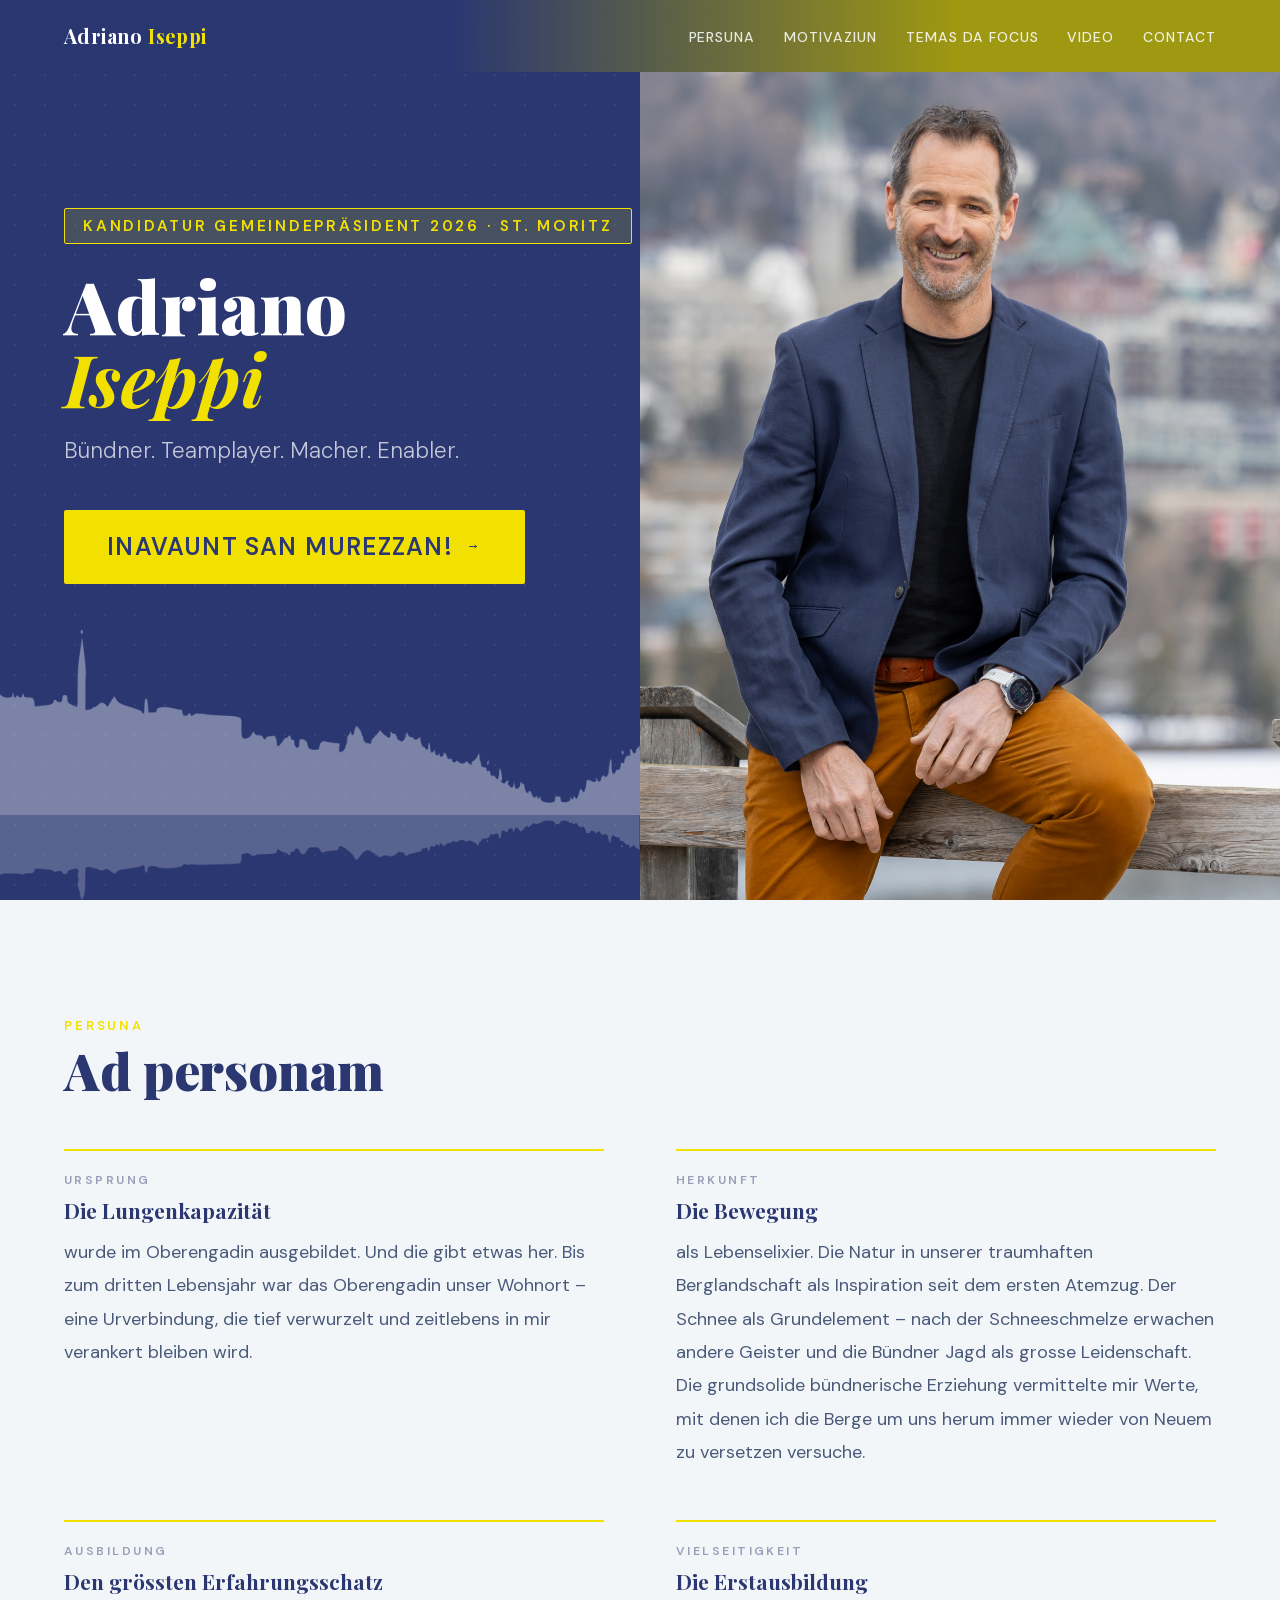
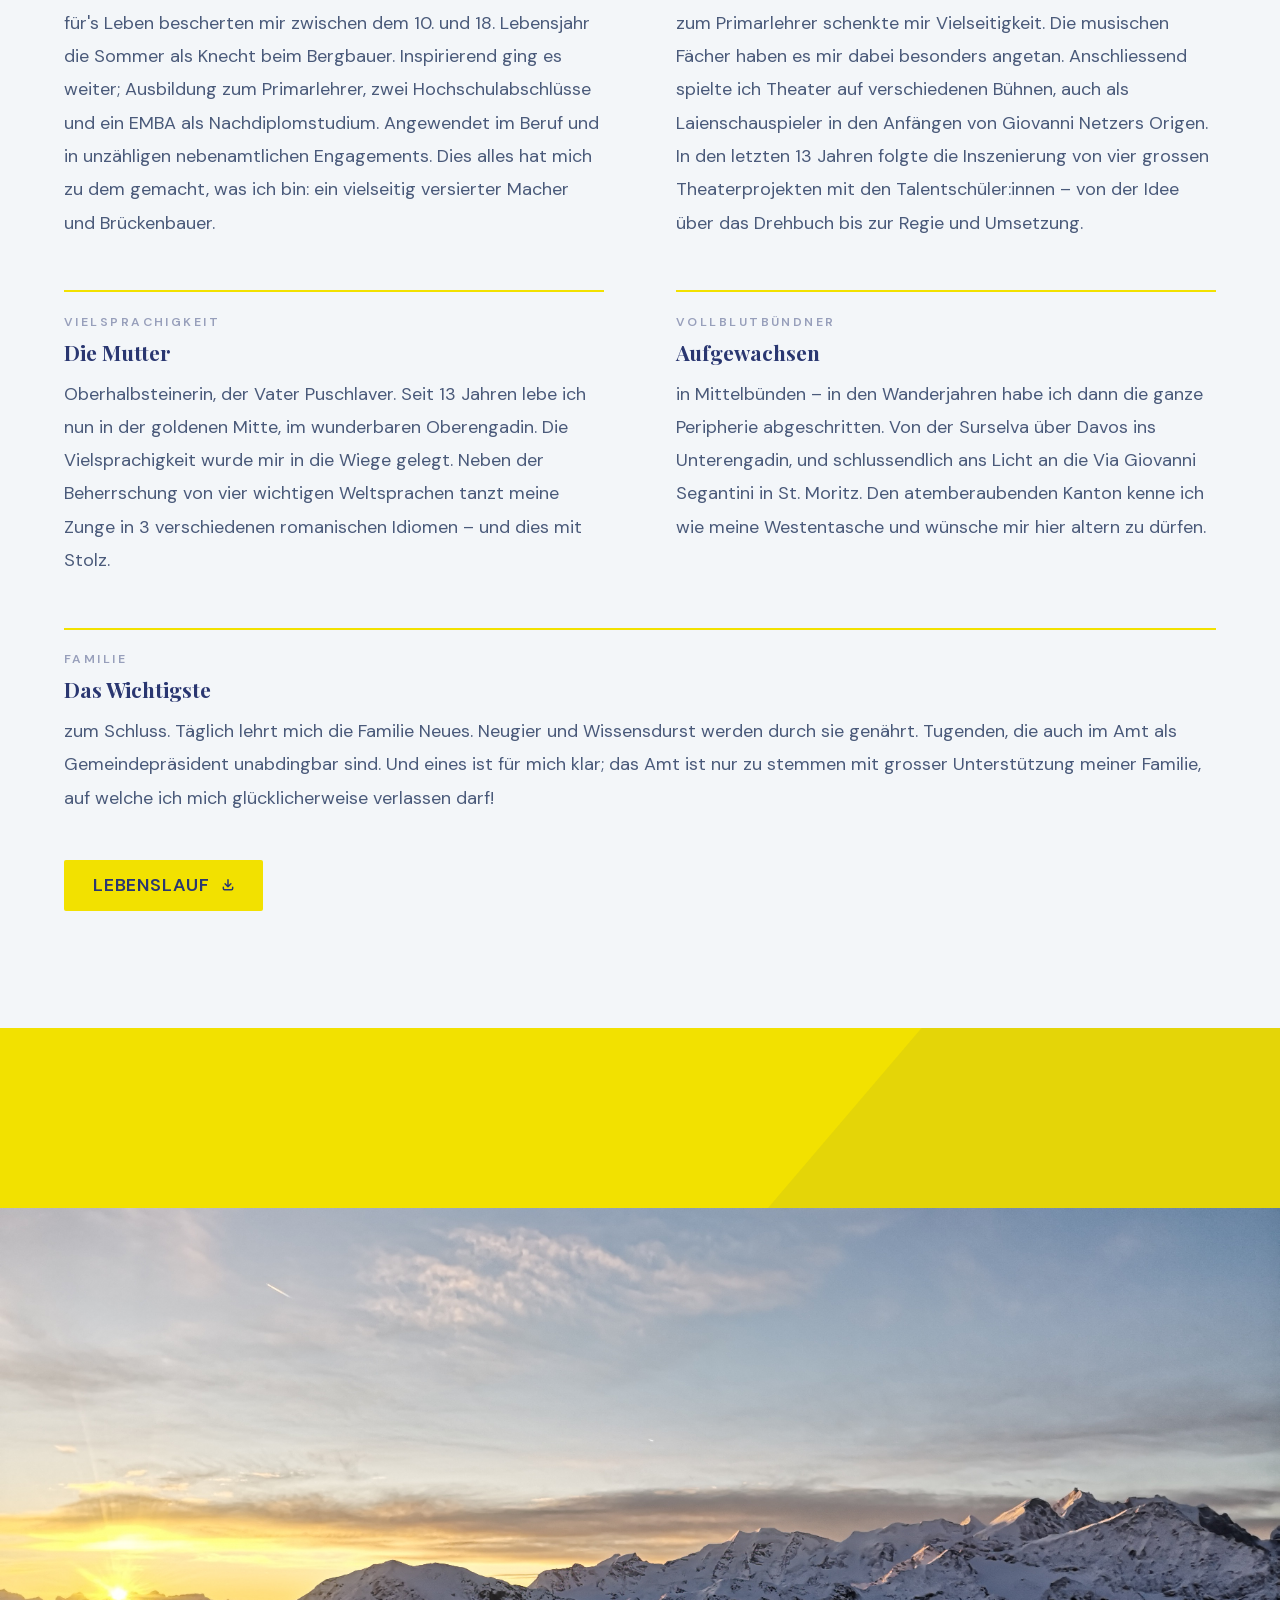
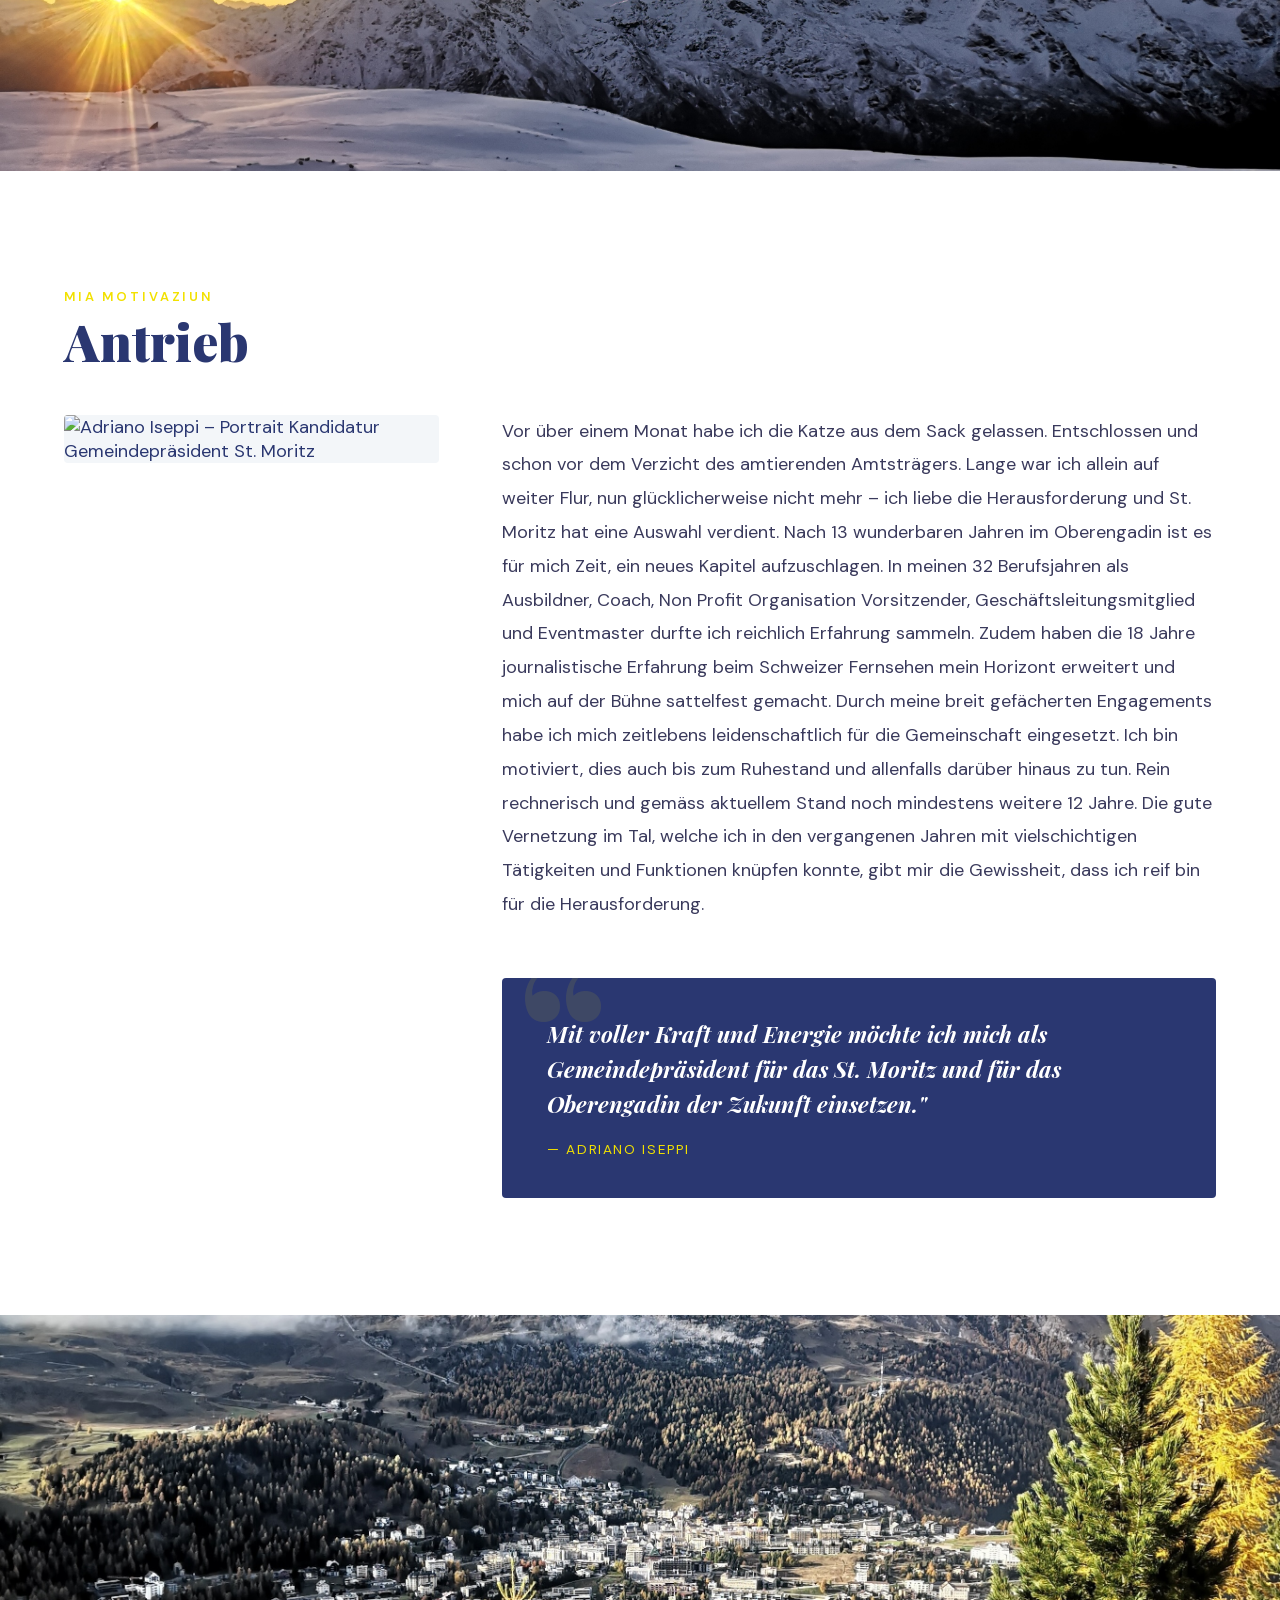
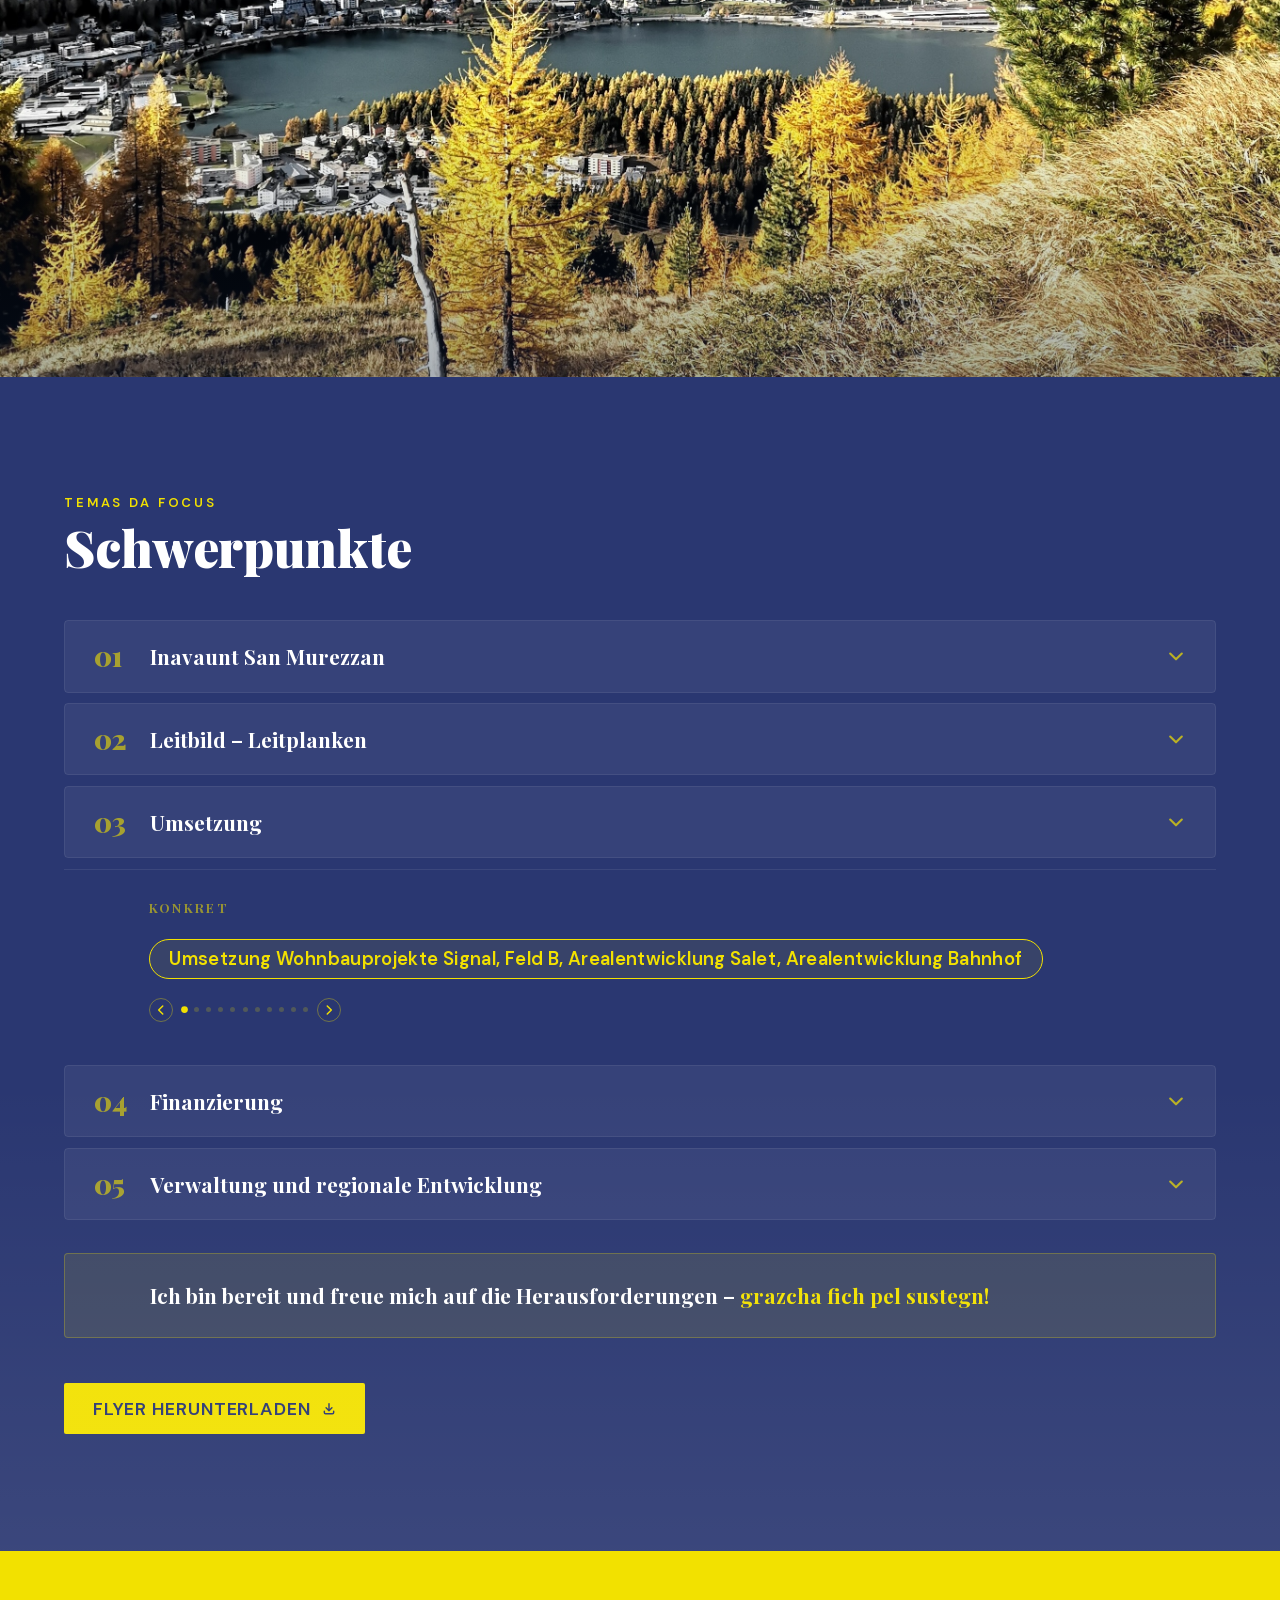
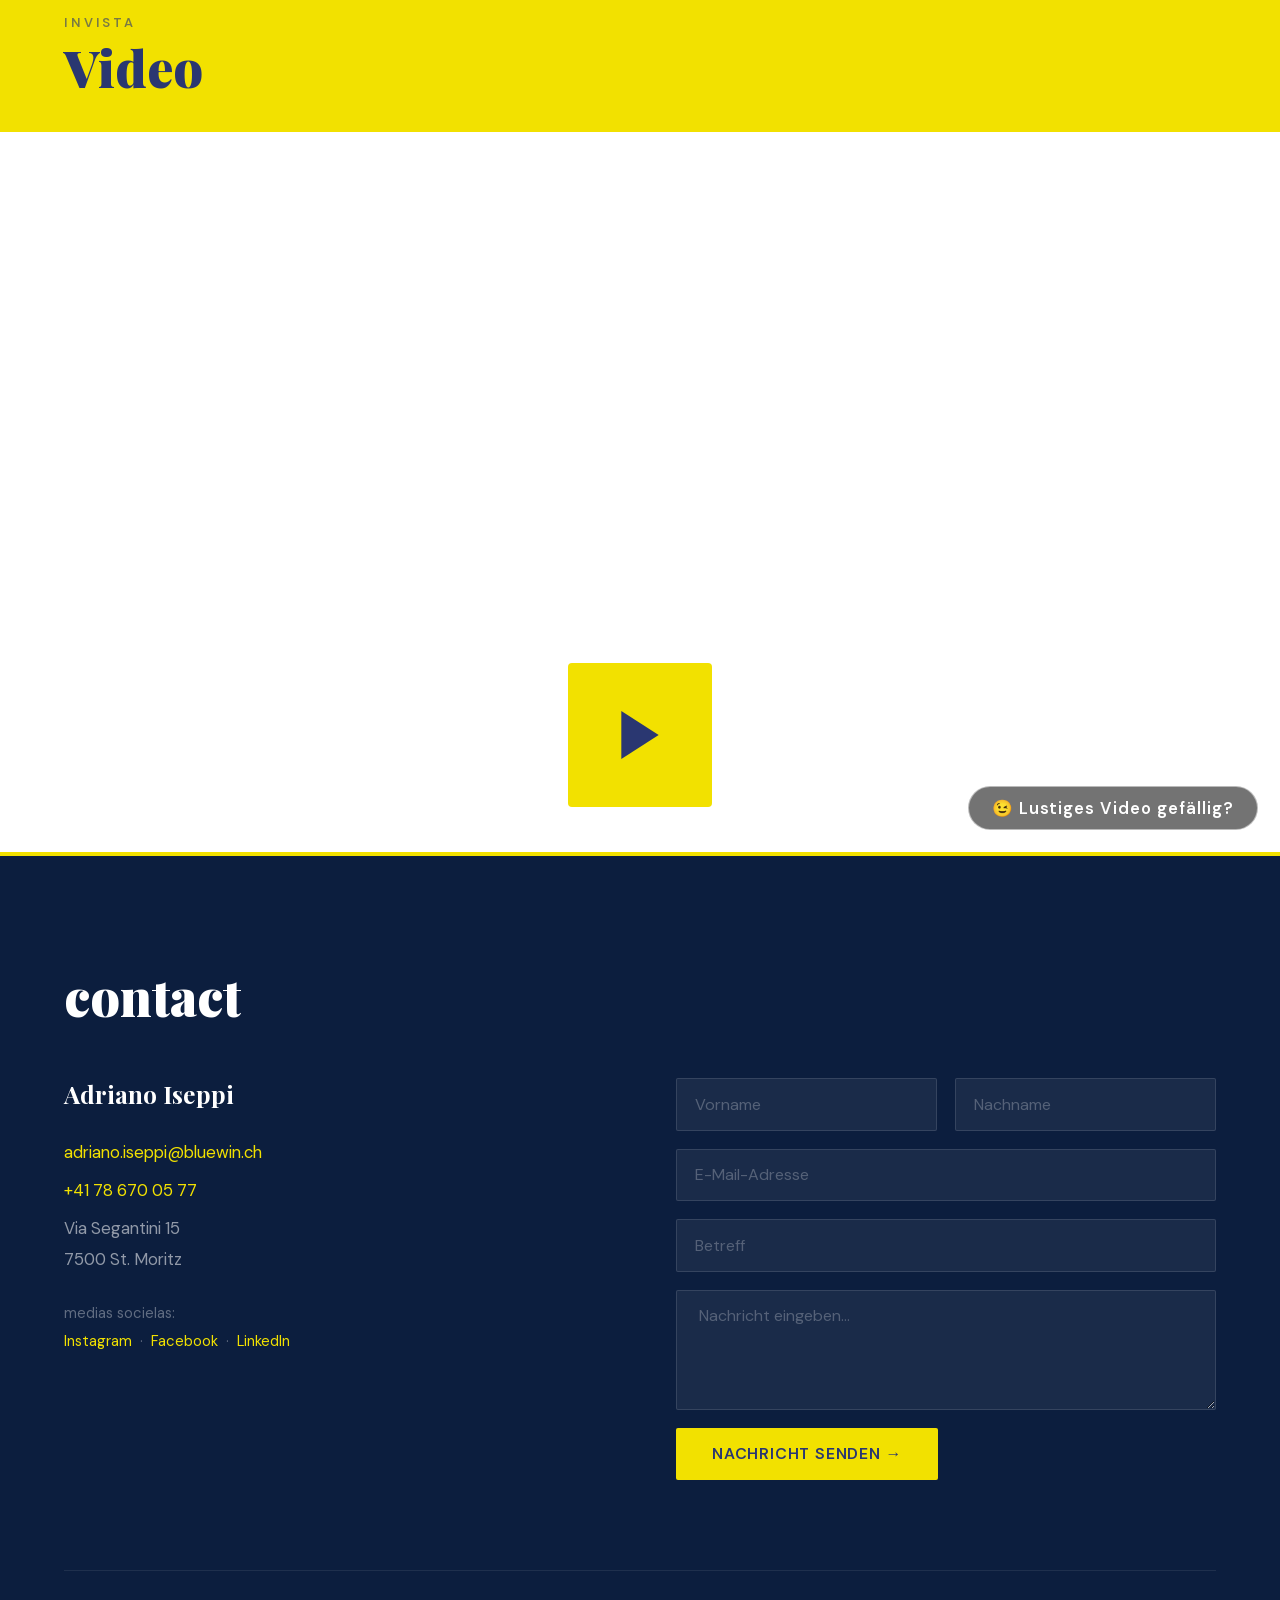
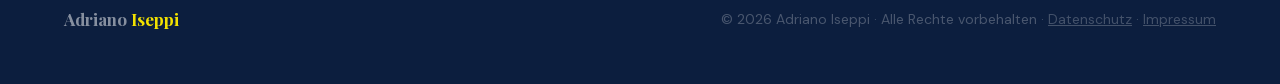
==== index.html @ b0c992b4 "Add SEO text to H1 to reinforce Google title Co-Authored-By: Claude Sonnet 4.6 <noreply@anthropic.co" ====
<!DOCTYPE html>
<html lang="de">
<head>
  <meta charset="UTF-8" />
  <meta name="viewport" content="width=device-width, initial-scale=1.0, viewport-fit=cover" />
  <meta name="theme-color" content="#2A3771">
  <title>Adriano Iseppi – Kandidat Gemeindepräsident St. Moritz</title>
  <meta name="description" content="Adriano Iseppi kandidiert als Gemeindepräsident St. Moritz 2026. Bündner, Teamplayer, Macher. Inavaunt San Murezzan!">
  <meta name="robots" content="index, follow">
  <link rel="canonical" href="https://adrianoiseppi.ch/">
  <!-- Open Graph -->
  <meta property="og:type" content="website">
  <meta property="og:url" content="https://adrianoiseppi.ch/">
  <meta property="og:title" content="Adriano Iseppi – Kandidat Gemeindepräsident St. Moritz 2026">
  <meta property="og:description" content="Adriano Iseppi kandidiert als Gemeindepräsident St. Moritz 2026. Bündner, Teamplayer, Macher. Inavaunt San Murezzan!">
  <meta property="og:image" content="https://adrianoiseppi.ch/IMG_9830_2.jpg">
  <meta name="twitter:card" content="summary_large_image">
  <link rel="icon" href="favicon.ico" sizes="any">
  <link rel="icon" href="favicon-32.png" type="image/png" sizes="32x32">
  <link rel="icon" href="favicon-192.png" type="image/png" sizes="192x192">
  <link rel="apple-touch-icon" href="apple-touch-icon.png">
  <link rel="icon" href="favicon.svg" type="image/svg+xml">
  <script type="application/ld+json">
  {
    "@context": "https://schema.org",
    "@type": "Person",
    "name": "Adriano Iseppi",
    "url": "https://adrianoiseppi.ch",
    "image": "https://adrianoiseppi.ch/IMG_9830_2.jpg",
    "jobTitle": "Kandidat Gemeindepräsident St. Moritz 2026",
    "description": "Adriano Iseppi kandidiert als Gemeindepräsident der Gemeinde St. Moritz im Kanton Graubünden, Schweiz.",
    "address": {
      "@type": "PostalAddress",
      "streetAddress": "Via Segantini 15",
      "postalCode": "7500",
      "addressLocality": "St. Moritz",
      "addressCountry": "CH"
    },
    "email": "adriano.iseppi@bluewin.ch",
    "telephone": "+41786700577",
    "sameAs": [
      "https://www.instagram.com/iseppiadriano/",
      "https://www.facebook.com/adriano.iseppi",
      "https://ch.linkedin.com/in/adriano-iseppi-3020b26a"
    ]
  }
  </script>
  <link rel="stylesheet" href="style.css">
</head>
<body>

<!-- NAV -->
<nav id="mainNav">
  <div class="container nav-inner">
    <a href="#hero" class="nav-logo">Adriano <span>Iseppi</span></a>
    <button class="nav-burger" id="navBurger" aria-label="Menü öffnen">
      <span></span><span></span><span></span>
    </button>
    <ul class="nav-links" id="navLinks">
      <li><a href="#person"     onclick="closeMenu()">persuna</a></li>
      <li><a href="#motivation" onclick="closeMenu()">motivaziun</a></li>
      <li><a href="#fokus"      onclick="closeMenu()">temas da focus</a></li>
      <li><a href="#media"      onclick="closeMenu()">video</a></li>
      <li><a href="#kontakt"    onclick="closeMenu()">contact</a></li>
    </ul>
  </div>
</nav>

<!-- HERO — Video anstelle Portrait -->
<section id="hero">
  <div class="container hero-content">
    <div class="hero-text reveal">
      <div class="hero-badge">Kandidatur Gemeindepräsident<br class="mobile-br"> 2026 · St. Moritz</div>
      <h1 class="hero-name">Adriano<br><em>Iseppi</em><span class="hero-name-seo"> – Kandidat Gemeindepräsident St. Moritz</span></h1>
      <p class="hero-subtitle">
        Bündner. Teamplayer. Macher. Enabler.
      </p>
      <a href="#fokus" class="hero-cta">
        Inavaunt San Murezzan!
        <svg width="16" height="9" fill="none" viewBox="0 0 24 24" stroke="currentColor" stroke-width="2.5">
          <path stroke-linecap="round" stroke-linejoin="round" d="M17 8l4 4m0 0l-4 4m4-4H3"/>
        </svg>
      </a>
    </div>
  </div>

  <!-- Portrait — direkt in #hero, hinter Silhouette -->
  <div class="hero-portrait-box">
    <img src="IMG_9830_2.jpg" alt="Adriano Iseppi – Kandidat Gemeindepräsident St. Moritz 2026">
  </div>

  <!-- CTA nach Portrait nur mobile -->
  <div class="container hero-cta-mobile-wrap">
    <a href="#fokus" class="hero-cta">
      Inavaunt San Murezzan!
      <svg width="16" height="9" fill="none" viewBox="0 0 24 24" stroke="currentColor" stroke-width="2.5">
        <path stroke-linecap="round" stroke-linejoin="round" d="M17 8l4 4m0 0l-4 4m4-4H3"/>
      </svg>
    </a>
  </div>

  <!-- Silhouette Dekoration unten -->
  <div class="hero-skyline-bar">
    <img src="skyline1.png" alt="" class="skyline-top">
    <img src="skyline2.png" alt="" class="skyline-bottom">
  </div>
</section>

<!-- ZUR PERSON -->
<section id="person">
  <div class="container">
    <p class="section-label reveal">persuna</p>
    <h2 class="section-title reveal reveal-delay-1">Ad personam</h2>
    <div class="person-categories">

      <div class="person-cat reveal">
        <span class="person-cat-label">Ursprung</span> <!--bigger-->
        <h3 class="person-cat-key">Die Lungenkapazität</h3>
        <p>wurde im Oberengadin ausgebildet. Und die gibt etwas her. Bis zum dritten Lebensjahr war das Oberengadin unser Wohnort – eine Urverbindung, die tief verwurzelt und zeitlebens in mir verankert bleiben wird.</p>
      </div>

      <div class="person-cat reveal reveal-delay-1">
        <span class="person-cat-label">Herkunft</span>
        <h3 class="person-cat-key">Die Bewegung</h3>
        <p>als Lebenselixier. Die Natur in unserer traumhaften Berglandschaft als Inspiration seit dem ersten Atemzug. Der Schnee als Grundelement – nach der Schneeschmelze erwachen andere Geister und die Bündner Jagd als grosse Leidenschaft. Die grundsolide bündnerische Erziehung vermittelte mir Werte, mit denen ich die Berge um uns herum immer wieder von Neuem zu versetzen versuche.</p>
      </div>

      <div class="person-cat reveal">
        <span class="person-cat-label">Ausbildung</span>
        <h3 class="person-cat-key">Den grössten Erfahrungsschatz</h3>
        <p>für's Leben bescherten mir zwischen dem 10. und 18. Lebensjahr die Sommer als Knecht beim Bergbauer. Inspirierend ging es weiter; Ausbildung zum Primarlehrer, zwei Hochschulabschlüsse und ein EMBA als Nachdiplomstudium. Angewendet im Beruf und in unzähligen nebenamtlichen Engagements. Dies alles hat mich zu dem gemacht, was ich bin: ein vielseitig versierter Macher und Brückenbauer.</p>
      </div>

      <div class="person-cat reveal reveal-delay-1">
        <span class="person-cat-label">Vielseitigkeit</span>
        <h3 class="person-cat-key">Die Erstausbildung</h3>
        <p>zum Primarlehrer schenkte mir Vielseitigkeit. Die musischen Fächer haben es mir dabei besonders angetan. Anschliessend spielte ich Theater auf verschiedenen Bühnen, auch als Laienschauspieler in den Anfängen von Giovanni Netzers Origen. In den letzten 13 Jahren folgte die Inszenierung von vier grossen Theaterprojekten mit den Talentschüler:innen – von der Idee über das Drehbuch bis zur Regie und Umsetzung.</p>
      </div>

      <div class="person-cat reveal">
        <span class="person-cat-label">Vielsprachigkeit</span>
        <h3 class="person-cat-key">Die Mutter</h3>
        <p>Oberhalbsteinerin, der Vater Puschlaver. Seit 13 Jahren lebe ich nun in der goldenen Mitte, im wunderbaren Oberengadin. Die Vielsprachigkeit wurde mir in die Wiege gelegt. Neben der Beherrschung von vier wichtigen Weltsprachen tanzt meine Zunge in 3 verschiedenen romanischen Idiomen – und dies mit Stolz.</p>
      </div>

      <div class="person-cat reveal reveal-delay-1">
        <span class="person-cat-label">Vollblutbündner</span>
        <h3 class="person-cat-key">Aufgewachsen</h3>
        <p>in Mittelbünden – in den Wanderjahren habe ich dann die ganze Peripherie abgeschritten. Von der Surselva über Davos ins Unterengadin, und schlussendlich ans Licht an die Via Giovanni Segantini in St. Moritz. Den atemberaubenden Kanton kenne ich wie meine Westentasche und wünsche mir hier altern zu dürfen.</p>
      </div>

      <div class="person-cat person-cat--full reveal">
        <span class="person-cat-label">Familie</span>
        <h3 class="person-cat-key">Das Wichtigste</h3>
        <p>zum Schluss. Täglich lehrt mich die Familie Neues. Neugier und Wissensdurst werden durch sie genährt. Tugenden, die auch im Amt als Gemeindepräsident unabdingbar sind. Und eines ist für mich klar; das Amt ist nur zu stemmen mit grosser Unterstützung meiner Familie, auf welche ich mich glücklicherweise verlassen darf!</p>
      </div>

    </div>
    <div class="person-cv-link reveal reveal-delay-1">
      <a href="CV Adriano Iseppi.pdf" target="_blank" class="cta-secondary">
        Lebenslauf
        <svg width="14" height="14" fill="none" viewBox="0 0 24 24" stroke="currentColor" stroke-width="2.5"><path stroke-linecap="round" stroke-linejoin="round" d="M4 16v2a2 2 0 002 2h12a2 2 0 002-2v-2M7 10l5 5 5-5M12 15V3"/></svg>
      </a>
    </div>
  </div>
</section>

<!-- ZITAT BANNER -->
<div class="quote-banner">
  <div class="container">
    <div class="quote-banner-inner reveal">
      <!--<svg class="quote-mark" viewBox="0 0 52 40" fill="none" aria-hidden="true">
        <path d="M0 40V24C0 10.2 7.5 2.7 22.5 0L25 4.4C19 5.7 15 9.3 14 15H22.5V40H0ZM29.5 40V24C29.5 10.2 37 2.7 52 0L54.5 4.4C48.5 5.7 44.5 9.3 43.5 15H52V40H29.5Z" fill="currentColor"/>
      </svg>
      <blockquote class="quote-banner-text">
        „Lorem ipsum dolor sit amet, consectetur adipiscing elit, sed do eiusmod tempor incididunt ut labore et dolore magna aliqua."
      </blockquote>
      <cite class="quote-banner-cite">— Person</cite>-->
    </div>
  </div>
</div>

<!-- INLINE FOTO BANNER -->
<div class="inline-photo-banner">
  <img src="Piz Mezdi 5.jpg" alt="Panorama Piz Mezdi – Oberengadin Graubünden" id="bannerPhoto" class="banner-img">
  <!--<div class="photo-banner-placeholder">
    <span class="ph-icon">📷</span>
    <span>Panoramafoto<br><small>Querformat, min. 1400 × 600 px</small></span>
  </div>
  <div class="photo-banner-overlay">
    <div class="container">
      <p class="photo-banner-caption">Adriano Iseppi · Engadin</p>
    </div>
  </div>-->
</div>


<!-- MOTIVATION -->
<section id="motivation">
  <div class="container">
    <p class="section-label reveal">Mia motivaziun</p>
    <h2 class="section-title reveal reveal-delay-1">Antrieb</h2>

    <div class="motivation-main reveal">
      <!-- Grosses Portraitfoto links -->
      <div class="motivation-portrait">
        <!-- src="fotos/portrait.jpg" einfügen -->
        <img src="IMG_9864_2_1.jpg" alt="Adriano Iseppi – Portrait Kandidatur Gemeindepräsident St. Moritz" id="motivPortrait">
        <!--<div class="ph-placeholder">
          <span class="ph-icon">🖼</span>
          <span>Portraitfoto hier einfügen</span>
        </div>-->
      </div>

      <!-- Text + Zitat rechts -->
      <div class="motivation-right">
        <div class="motivation-text">
          <p>Vor über einem Monat habe ich die Katze aus dem Sack gelassen. Entschlossen und schon vor dem Verzicht des amtierenden Amtsträgers. Lange war ich allein auf weiter Flur, nun glücklicherweise nicht mehr – ich liebe die Herausforderung und St. Moritz hat eine Auswahl verdient. 
            Nach 13 wunderbaren Jahren im Oberengadin ist es für mich Zeit, ein neues Kapitel aufzuschlagen. 
            In meinen 32 Berufsjahren als Ausbildner, Coach, Non Profit Organisation Vorsitzender, Geschäftsleitungsmitglied und Eventmaster durfte ich reichlich Erfahrung sammeln. Zudem haben die 18 Jahre journalistische Erfahrung beim Schweizer Fernsehen mein Horizont erweitert und mich auf der Bühne sattelfest gemacht. 
            Durch meine breit gefächerten Engagements habe ich mich zeitlebens leidenschaftlich für die Gemeinschaft eingesetzt. 
            Ich bin motiviert, dies auch bis zum Ruhestand und allenfalls darüber hinaus zu tun. Rein rechnerisch und gemäss aktuellem Stand noch mindestens weitere 12 Jahre. 
            Die gute Vernetzung im Tal, welche ich in den vergangenen Jahren mit vielschichtigen Tätigkeiten und Funktionen knüpfen konnte, gibt mir die Gewissheit, dass ich reif bin für die Herausforderung.
        </p>
        </div>
        <div class="motivation-quote">
          <blockquote>Mit voller Kraft und Energie möchte ich mich als Gemeindepräsident für das St. Moritz und für das Oberengadin der Zukunft einsetzen."</blockquote>
          <cite>— Adriano Iseppi</cite>
        </div>
      </div>
    </div>
  </div>
</section>


<!-- EINZELFOTO -->
<section class="single-photo-section">
  <div class="single-photo-wrap reveal reveal-delay-2">
    <picture>
      <source media="(min-width:768px)" srcset="St.Moritz2.jpg">
      <img src="St.Moritz.jpg" alt="St. Moritz – Gemeinde im Oberengadin, Graubünden" id="singlePhoto">
    </picture>
    <div class="single-photo-overlay"></div>
  </div>
</section>

<!-- FOKUSGEBIETE -->
<section id="fokus">
  <div class="container">
    <p class="section-label reveal">temas da focus</p>
    <h2 class="section-title white reveal reveal-delay-1">Schwerpunkte</h2>
    <div class="fokus-accordion reveal">

      <div class="akk-item">
        <button class="akk-header" aria-expanded="false">
          <span class="akk-num">01</span>
          <span class="akk-title">Inavaunt San Murezzan</span>
          <svg class="akk-icon" viewBox="0 0 24 24" fill="none" stroke="currentColor" stroke-width="2.5"><path stroke-linecap="round" stroke-linejoin="round" d="M19 9l-7 7-7-7"/></svg>
        </button>
        <div class="akk-body">
          <p><strong>St. Moritz hat einen guten Drive.</strong> Angestossene Projekte müssen jetzt umgesetzt und finanziert werden. Weiteres sollen folgen. St. Moritz ist gefordert, um <mark>als Wohn- und Lebensort für die einheimische Bevölkerung und für die Gäste noch attraktiver zu werden.</mark> Mit Leadership, Leidenschaft und Teamwork stehe ich engagiert dafür ein!</p>
        </div>
      </div>

      <div class="akk-item">
        <button class="akk-header" aria-expanded="false">
          <span class="akk-num">02</span>
          <span class="akk-title">Leitbild – Leitplanken</span>
          <svg class="akk-icon" viewBox="0 0 24 24" fill="none" stroke="currentColor" stroke-width="2.5"><path stroke-linecap="round" stroke-linejoin="round" d="M19 9l-7 7-7-7"/></svg>
        </button>
        <div class="akk-body">
          <p><strong>Das kommunale räumliche Leitbild gibt den möglichen Wirkungsbereich der Gemeinde vor.</strong> Darauf basierend muss in den nächsten Jahren nun zuerst die Gesamtrevision der Ortsplanung in trockene Tücher gebracht werden. Nicht mehr, aber vor allem auch nicht weniger. Die Möglichkeiten im klar abgesteckten Bereich müssen ausgeschöpft werden. <mark>Für einen prosperierenden Tourismus und einen starken Wirtschaftsstandort.</mark></p>
        </div>
      </div>

      <div class="akk-item">
        <button class="akk-header" aria-expanded="false">
          <span class="akk-num">03</span>
          <span class="akk-title">Umsetzung</span>
          <svg class="akk-icon" viewBox="0 0 24 24" fill="none" stroke="currentColor" stroke-width="2.5"><path stroke-linecap="round" stroke-linejoin="round" d="M19 9l-7 7-7-7"/></svg>
        </button>
        <div class="akk-body">
          <p>Mit dem <strong>Projekt St. Moritz 2030</strong> hat bereits die vorletzte „Generation" von Legislative und Exekutive mit Mitwirkung von Bevölkerung und Gästen die Stossrichtung definiert. Primär gilt es nun die dort festgelegten Ziele mit Akribie weiterzuverfolgen. <mark>Es wurde einiges angestossen, bestimmte Aufgaben und Visionen aus dem Strategiepapier werden aber noch nicht abschliessend umgesetzt.</mark> Andere liegen noch völlig brach. Es gibt noch sehr viel zu tun.</p>
        </div>
      </div>

      <!-- KONKRET SLIDE CAROUSEL -->
      <div class="konkret-block">
        <p class="konkret-label">Konkret</p>
        <div class="fc-stage" id="fcStage">
          <div class="fc-track" id="fcTrack">
            <div class="fc-slide"><span class="fc-pill">Umsetzung Wohnbauprojekte Signal, Feld B, Arealentwicklung Salet, Arealentwicklung Bahnhof</span></div>
            <div class="fc-slide"><span class="fc-pill">Umsetzung Arealentwicklung Islas</span></div>
            <div class="fc-slide"><span class="fc-pill">Verkehrsberuhigung Via Tinus, Schaffung Aussenparkplätze bei Grossveranstaltungen</span></div>
            <div class="fc-slide"><span class="fc-pill">Entscheid Schule Grevas; Neubau vs. Sanierung</span></div>
            <div class="fc-slide"><span class="fc-pill">Wichtige Events stärken</span></div>
            <div class="fc-slide"><span class="fc-pill">Gestaltung See bis und mit Arealentwicklung Ludains</span></div>
            <div class="fc-slide"><span class="fc-pill">Terrestrische Verlegung Starkstromleitung, Wander-/Bikewege und Loipen (Anbindung Stazerwald)</span></div>
            <div class="fc-slide"><span class="fc-pill">Hotellerie stärken (Hotelzonen), Gewerbe(zonen) ermöglichen</span></div>
            <div class="fc-slide"><span class="fc-pill">Starke Region fördern und unterstützen; Gesundheitswesen/Spital, Flughafen, Entwicklung reg. Deponien</span></div>
            <div class="fc-slide"><span class="fc-pill">St. Moritz Tourismus AG und deren Kooperation mit Engadin Tourismus unterstützen</span></div>
            <div class="fc-slide"><span class="fc-pill">Kultur, Vereine und Zusammenleben in der Gemeinde nachhaltig fördern</span></div>
          </div>
        </div>
        <div class="fc-controls">
          <button class="fc-arrow" id="fcPrev" aria-label="Zurück">
            <svg width="14" height="14" viewBox="0 0 24 24" fill="none" stroke="currentColor" stroke-width="2.5"><path stroke-linecap="round" stroke-linejoin="round" d="M15 19l-7-7 7-7"/></svg>
          </button>
          <div class="sld-dots" id="fcDots"></div>
          <button class="fc-arrow" id="fcNext" aria-label="Weiter">
            <svg width="14" height="14" viewBox="0 0 24 24" fill="none" stroke="currentColor" stroke-width="2.5"><path stroke-linecap="round" stroke-linejoin="round" d="M9 5l7 7-7 7"/></svg>
          </button>
        </div>
      </div>

      <div class="akk-item">
        <button class="akk-header" aria-expanded="false">
          <span class="akk-num">04</span>
          <span class="akk-title">Finanzierung</span>
          <svg class="akk-icon" viewBox="0 0 24 24" fill="none" stroke="currentColor" stroke-width="2.5"><path stroke-linecap="round" stroke-linejoin="round" d="M19 9l-7 7-7-7"/></svg>
        </button>
        <div class="akk-body">
          <p><strong>Sehr grosse Investitionen stehen an.</strong> Es gilt nun, die Projekte mit Umsicht zu realisieren. Mit Weitsicht, um auch nächste Projekte zu ermöglichen. <mark>Um all diese grossen Kisten finanzieren zu können, ist St. Moritz in den nächsten Jahren sehr gefordert.</mark> Luftschlösser sollen andere bauen. <strong>St. Moritz hat gute Voraussetzungen und darf sich mit viel Selbstbewusstsein an die Umsetzung machen.</strong></p>
        </div>
      </div>

      <div class="akk-item">
        <button class="akk-header" aria-expanded="false">
          <span class="akk-num">05</span>
          <span class="akk-title">Verwaltung und regionale Entwicklung</span>
          <svg class="akk-icon" viewBox="0 0 24 24" fill="none" stroke="currentColor" stroke-width="2.5"><path stroke-linecap="round" stroke-linejoin="round" d="M19 9l-7 7-7-7"/></svg>
        </button>
        <div class="akk-body">
          <p>St. Moritz ist gut aufgestellt. <mark>Eine effiziente Gemeindeverwaltung bildet das Fundament für die weitere, erfolgreiche Entwicklung.</mark> Die operative Organisationsstruktur soll weiter optimiert werden. Mit meiner verbindenden Art setze ich mich im Team dafür ein.</p>
          <p>And last, but not least: <mark>In den wichtigen, regionalen Themen muss St. Moritz Verantwortung übernehmen und die Zusammenarbeit fördern!</mark></p>
        </div>
      </div>
      <div class="akk-closing reveal">
        Ich bin bereit und freue mich auf die Herausforderungen – <em>grazcha fich pel sustegn!</em>
      </div>

    </div>


    <div class="person-cv-link reveal reveal-delay-1">
      <a href="Flyer Adriano.pdf" target="_blank" class="cta-secondary">
        Flyer herunterladen
        <svg width="14" height="14" fill="none" viewBox="0 0 24 24" stroke="currentColor" stroke-width="2.5"><path stroke-linecap="round" stroke-linejoin="round" d="M4 16v2a2 2 0 002 2h12a2 2 0 002-2v-2M7 10l5 5 5-5M12 15V3"/></svg>
      </a>
    </div>
  </div>
</section>

<!-- VIDEO SEKTION (Adriano im Gespräch) -->
<section class="video-section" id="media">
  <div class="container">
    <p class="section-label reveal">invista</p>
    <h2 class="section-title reveal reveal-delay-1">Video</h2>
  </div>

  <!-- Video-Bühne: politisch + spassig übereinander, slide-Transition -->
  <div class="video-stage reveal reveal-delay-2">

    <!-- Politisches Video (default sichtbar) -->
    <div class="video-panel" id="panelPolitik">
      <div class="video-wrap video-wrap--bunny">
        <video id="heroVideo"
          src="https://vz-d82cdf0a-23c.b-cdn.net/da1656bb-ef6c-49cc-a04a-54eaffc18ccf/play_720p.mp4"
          muted playsinline loop preload="metadata"></video>
        <iframe id="heroFrame" src="" style="display:none;"
          data-src="https://iframe.mediadelivery.net/embed/642467/da1656bb-ef6c-49cc-a04a-54eaffc18ccf?autoplay=true&loop=false&muted=false&preload=true&responsive=true"
          allow="accelerometer;gyroscope;autoplay;encrypted-media;picture-in-picture;"
          allowfullscreen="true"
          title="Adriano Iseppi – Video"></iframe>
        <div class="video-shield" id="videoShield"></div>
        <button class="video-play-overlay" id="videoPlayBtn" aria-label="Mit Ton abspielen">
          <svg width="32" height="32" viewBox="0 0 24 24" fill="currentColor"><polygon points="5 3 19 12 5 21 5 3"/></svg>
        </button>
      </div>
      <button class="egg-btn" id="eggBtn" title="Lustiges Video gefällig?">
        😉 Lustiges Video gefällig?
      </button>
    </div>

    <!-- Spassvideo (anfangs versteckt) -->
    <div class="video-panel video-panel--fun" id="panelFun">
      <div class="video-wrap video-wrap--fun">
        <video id="funVideo"
          src="https://vz-d82cdf0a-23c.b-cdn.net/777dc199-786b-42d8-b640-aa51d773caea/play_720p.mp4"
          controls playsinline preload="metadata"></video>
      </div>
      <button class="back-btn" id="backBtn">
        ← Zurück zur Politik
      </button>
    </div>

  </div>
</section>



<!-- KONTAKT -->
<section id="kontakt">
  <div class="container">
    <!--<p class="section-label reveal" style="color:var(--stm-yellow)">Nehmen Sie Kontakt auf</p>-->
    <h2 class="section-title white reveal reveal-delay-1">contact</h2>
    <div class="kontakt-inner">
      <div class="kontakt-info reveal">
        <h3>Adriano Iseppi</h3>
        
        <p style="margin-top:1.5rem"><a href="mailto:adriano.iseppi@bluewin.ch">adriano.iseppi@bluewin.ch</a></p>
        <p><a href="tel:+41000000000">+41 78 670 05 77</a></p>
        <p>Via Segantini 15 <br>7500 St. Moritz</p>
        <p class="social-row">
          medias socielas:<br>
          <a href="https://www.instagram.com/iseppiadriano/" target="_blank">Instagram</a> &nbsp;·&nbsp;
          <a href="https://www.facebook.com/adriano.iseppi" target="_blank">Facebook</a> &nbsp;·&nbsp;
          <a href="https://ch.linkedin.com/in/adriano-iseppi-3020b26a" target="_blank">LinkedIn</a>
        </p>
      </div>
      <div class="reveal reveal-delay-2">
        <form class="kontakt-form" id="kontaktForm">
          <div class="form-row">
            <input type="text" id="f-vorname" placeholder="Vorname" required>
            <input type="text" id="f-nachname" placeholder="Nachname" required>
          </div>
          <input type="email" id="f-email" placeholder="E-Mail-Adresse" required>
          <input type="text" id="f-betreff" placeholder="Betreff">
          <textarea id="f-nachricht" placeholder=" Nachricht eingeben…"></textarea>
          <button type="submit" class="btn-submit">Nachricht senden →</button>
        </form>
      </div>
    </div>
    <footer>
      <div class="footer-logo">Adriano <span>Iseppi</span></div>
      <div>© 2026 Adriano Iseppi · Alle Rechte vorbehalten · <a href="datenschutz.html" style="opacity: 0.9;text-decoration:underline;">Datenschutz</a> · <a href="impressum.html" style="opacity:0.9;text-decoration:underline;">Impressum</a></div>
    </footer>
  </div>
</section>

<script>
  const nav = document.getElementById('mainNav');
  window.addEventListener('scroll', () => nav.classList.toggle('scrolled', window.scrollY > 80));

  const burger = document.getElementById('navBurger');
  const navLinks = document.getElementById('navLinks');
  burger.addEventListener('click', () => { navLinks.classList.toggle('open'); burger.classList.toggle('active'); });
  function closeMenu() { navLinks.classList.remove('open'); burger.classList.remove('active'); }
  document.addEventListener('click', (e) => { if (!nav.contains(e.target)) closeMenu(); });

  // Accordion
  document.querySelectorAll('.akk-header').forEach(btn => {
    btn.addEventListener('click', () => {
      const item = btn.closest('.akk-item');
      const isOpen = item.classList.contains('open');
      document.querySelectorAll('.akk-item.open').forEach(el => el.classList.remove('open'));
      document.querySelectorAll('.akk-header').forEach(el => el.setAttribute('aria-expanded','false'));
      if (!isOpen) { item.classList.add('open'); btn.setAttribute('aria-expanded','true'); }
    });
  });

  // Konkret Slide Carousel
  (function() {
    const track  = document.getElementById('fcTrack');
    const stage  = document.getElementById('fcStage');
    const dotsEl = document.getElementById('fcDots');
    const btnPrev = document.getElementById('fcPrev');
    const btnNext = document.getElementById('fcNext');
    if (!track) return;

    const slides = track.querySelectorAll('.fc-slide');
    const total  = slides.length;
    let current  = 0, timer;

    dotsEl.innerHTML = '';
    slides.forEach((_, i) => {
      const d = document.createElement('button');
      d.className = 'sld-dot' + (i === 0 ? ' active' : '');
      d.setAttribute('aria-label', 'Punkt ' + (i + 1));
      d.addEventListener('click', () => goTo(i));
      dotsEl.appendChild(d);
    });

    function goTo(idx) {
      current = (idx + total) % total;
      track.style.transform = `translateX(-${current * 100}%)`;
      dotsEl.querySelectorAll('.sld-dot').forEach((d, i) => d.classList.toggle('active', i === current));
      resetTimer();
    }

    function durationFor(idx) {
      const text = slides[idx].querySelector('.fc-pill').textContent.length;
      return Math.max(3600, text * 120);
    }

    function resetTimer() {
      clearInterval(timer);
      timer = setTimeout(() => { goTo(current + 1); }, durationFor(current));
    }

    btnPrev.addEventListener('click', () => goTo(current - 1));
    btnNext.addEventListener('click', () => goTo(current + 1));

    let tx = 0;
    stage.addEventListener('touchstart', e => { tx = e.touches[0].clientX; }, { passive: true });
    stage.addEventListener('touchend', e => {
      const dx = e.changedTouches[0].clientX - tx;
      if (Math.abs(dx) > 40) goTo(dx < 0 ? current + 1 : current - 1);
    });

    resetTimer();
  })();

  // Kontaktformular → mailto
  document.getElementById('kontaktForm').addEventListener('submit', function(e) {
    e.preventDefault();
    const vorname  = document.getElementById('f-vorname').value.trim();
    const nachname = document.getElementById('f-nachname').value.trim();
    const email    = document.getElementById('f-email').value.trim();
    const betreff  = document.getElementById('f-betreff').value.trim();
    const nachricht= document.getElementById('f-nachricht').value.trim();
    const body = `Von: ${vorname} ${nachname}\nE-Mail: ${email}\n\n${nachricht}`;
    window.location.href = `mailto:adriano.iseppi@bluewin.ch?subject=${encodeURIComponent(betreff || 'Kontaktanfrage')}&body=${encodeURIComponent(body)}`;
  });

  const io = new IntersectionObserver((entries) => {
    entries.forEach(e => { if (e.isIntersecting) { e.target.classList.add('visible'); io.unobserve(e.target); } });
  }, { threshold: 0.08 });
  document.querySelectorAll('.reveal').forEach(el => io.observe(el));

  (function() {
    const heroVideo = document.getElementById('heroVideo');
    const heroFrame = document.getElementById('heroFrame');
    const shield    = document.getElementById('videoShield');
    const btn       = document.getElementById('videoPlayBtn');
    const stage     = document.querySelector('.video-stage');
    const eggBtn    = document.getElementById('eggBtn');
    const backBtn   = document.getElementById('backBtn');
    const funVideo  = document.getElementById('funVideo');
    if (!heroVideo) return;

    const SOUND_SRC = heroFrame ? heroFrame.dataset.src : '';

    // Autoplay stumm wenn Sektion sichtbar, pause wenn nicht
    const section = document.querySelector('.video-section');
    if (section) {
      const obs = new IntersectionObserver(function(entries) {
        entries[0].isIntersecting ? heroVideo.play().catch(function(){}) : heroVideo.pause();
      }, { threshold: 0.25 });
      obs.observe(section);
    }

    // Shield-Klick: im Normal-Zustand → Play mit Ton; nach Zurück → Loop fortsetzen
    if (shield) {
      shield.addEventListener('click', function() {
        if (btn && btn.style.display !== 'none') {
          btn.click();
        } else {
          heroVideo.play().catch(function(){});
          shield.style.display = 'none';
          if (btn) btn.style.display = '';
        }
      });
    }

    // Play-Button: Ton, von vorne
    if (btn) {
      btn.addEventListener('click', function() {
        btn.style.display = 'none';
        if (shield) shield.style.display = 'none';
        heroVideo.pause();
        if (heroFrame) { heroFrame.src = SOUND_SRC; heroFrame.style.display = 'block'; }
      });
    }

    // Egg: Politik einfrieren (aktueller Frame), Fun starten
    if (eggBtn && stage) {
      eggBtn.addEventListener('click', function() {
        heroVideo.pause();
        if (heroFrame) { heroFrame.src = ''; heroFrame.style.display = 'none'; }
        if (btn) btn.style.display = 'none';
        if (shield) shield.style.display = 'none';
        stage.classList.add('show-fun');
        if (funVideo) { funVideo.currentTime = 0; funVideo.play().catch(function(){}); }
      });
    }

    // Zurück: Fun stoppen, Politik mit Ton starten (wie Play-Button)
    if (backBtn && stage) {
      backBtn.addEventListener('click', function() {
        if (funVideo) { funVideo.pause(); funVideo.currentTime = 0; }
        stage.classList.remove('show-fun');
        heroVideo.pause();
        if (heroFrame) { heroFrame.src = SOUND_SRC; heroFrame.style.display = 'block'; }
        if (btn) btn.style.display = 'none';
        if (shield) shield.style.display = 'none';
      });
    }
  })();

  // Show real images / hide placeholder when src is set
  document.querySelectorAll('img').forEach(img => {
    const src = img.getAttribute('src');
    if (src && src !== '' && !src.startsWith('data:')) {
      img.style.display = 'block';
      const next = img.nextElementSibling;
      if (next) next.style.display = 'none';
    }
  });
</script>
<div class="safe-area-bottom"></div>
</body>
</html>
---- style.css ----
/* ══════════════════════════════════════════════════
   Adriano Iseppi – Gemeindepräsident St. Moritz
   style.css  v4
   ══════════════════════════════════════════════════ */

@font-face { font-family:'DM Sans'; font-style:normal; font-weight:300 600; font-display:swap; src:url('fonts/dmsans.woff2') format('woff2'); }
@font-face { font-family:'Playfair Display'; font-style:normal; font-weight:700 900; font-display:swap; src:url('fonts/playfair-normal.woff2') format('woff2'); }
@font-face { font-family:'Playfair Display'; font-style:italic; font-weight:700; font-display:swap; src:url('fonts/playfair-italic.woff2') format('woff2'); }

:root {
  --stm-yellow:     #F2E100;
  --stm-blue:       #2A3771;
  --stm-white:      #ffffff;
  --stm-light-gray: #f3f6f9;
  --stm-dark:       #0c1e3e;
  --font-display:   'Playfair Display', Georgia, serif;
  --font-body:      'DM Sans', sans-serif;
  --max-w:          1320px;
  --nav-h:          72px;
  --tr:             0.35s cubic-bezier(.25,.8,.25,1);
}

*, *::before, *::after { box-sizing: border-box; margin: 0; padding: 0; }
html { scroll-behavior: smooth; font-size: 18px; }
body { font-family: var(--font-body); background: var(--stm-white); color: var(--stm-blue); overflow-x: hidden; }
p, h1, h2, h3, h4, li, blockquote, .fc-pill, .akk-title, .person-cat-key, .hero-subtitle { hyphens: auto; -webkit-hyphens: auto; overflow-wrap: break-word; hyphenate-limit-chars: 12 5 5; hyphenate-limit-lines: 2; }
.fokus-accordion p, .fokus-accordion .akk-title, .fokus-accordion .akk-body { hyphens: none; -webkit-hyphens: none; }
img, video, iframe { display: block; max-width: 100%; }
a { color: inherit; text-decoration: none; }

.container { width: 90%; max-width: var(--max-w); margin-inline: auto; }
.section-label { font-size:.72rem; font-weight:600; letter-spacing:.22em; text-transform:uppercase; color:var(--stm-yellow); }
.section-title { font-family:var(--font-display); font-size:clamp(1.9rem,4vw,2.9rem); font-weight:900; line-height:1.1; color:var(--stm-blue); margin-top:.45rem; }
.section-title.white { color:var(--stm-white); }

.reveal { opacity:0; transform:translateY(24px); transition:opacity .65s ease,transform .65s ease; }
.reveal.visible { opacity:1; transform:translateY(0); }
.reveal-delay-1 { transition-delay:.12s; }
.reveal-delay-2 { transition-delay:.22s; }
.reveal-delay-3 { transition-delay:.34s; }

/* ════ NAV ═══════════════════════════════════════════ */
nav {
  position:fixed; top:0; left:0; right:0; z-index:200;
  height:var(--nav-h);
  background:linear-gradient(to right, rgba(42,55,113,.92) 0%, rgba(42,55,113,.6) 35%, rgba(180,170,0,.85) 75%);
  backdrop-filter:blur(10px);
  -webkit-backdrop-filter:blur(10px);
  transition:background var(--tr), box-shadow var(--tr);
}
nav.scrolled {
  background:linear-gradient(to right, var(--stm-blue) 0%, #36468a 30%, #c8bc00 70%);
  box-shadow:0 4px 24px rgba(0,0,0,.35);
  backdrop-filter:none;
}
.nav-inner { display:flex; align-items:center; justify-content:space-between; height:100%; position:relative; z-index:2; }
.nav-logo { font-family:var(--font-display); font-size:1.1rem; font-weight:700; color:#fff; letter-spacing:.02em; white-space:nowrap; flex-shrink:0; }
.nav-logo span { color:var(--stm-yellow); }

.nav-links { display:flex; gap:1.6rem; list-style:none; position:relative; z-index:2; flex-shrink:0; }
.nav-links a { color:rgba(255,255,255,.85); font-size:.78rem; font-weight:500; letter-spacing:.07em; text-transform:uppercase; transition:color var(--tr); }
.nav-links a:hover { color:var(--stm-yellow); }

.nav-burger { display:none; flex-direction:column; gap:5px; background:none; border:none; cursor:pointer; padding:4px; position:relative; z-index:2; }
.nav-burger span { display:block; width:26px; height:2px; background:#fff; border-radius:2px; transition:transform var(--tr),opacity var(--tr); }
.nav-burger.active span:nth-child(1) { transform:translateY(7px) rotate(45deg); }
.nav-burger.active span:nth-child(2) { opacity:0; }
.nav-burger.active span:nth-child(3) { transform:translateY(-7px) rotate(-45deg); }

/* ════ HERO ══════════════════════════════════════════ */
#hero { min-height:100svh; background:var(--stm-blue); position:relative; display:flex; align-items:center; overflow:hidden; }
#hero::before {
  content:''; position:absolute; inset:0;
  background-image:radial-gradient(circle,rgba(255,255,255,.06) 1px,transparent 1px);
  background-size:30px 30px; z-index:0;
}
.hero-content {
  position:relative; z-index:2;
  display:block;
  padding:calc(var(--nav-h) + 4rem) 0 14rem;
}
.hero-text { color:#fff; max-width:50%; }
.hero-badge {
  display:inline-block; background:rgba(242,225,0,.15);
  border:1px solid var(--stm-yellow); color:var(--stm-yellow);
  font-size:.85rem; font-weight:600; letter-spacing:.18em;
  text-transform:uppercase; padding:.38rem 1rem; border-radius:2px; margin-bottom:1.4rem;
}
.mobile-br { display:none; }
.hero-name { font-family:var(--font-display); font-size:clamp(2.69rem,5.7vw,4.76rem); font-weight:900; line-height:1.0; margin-bottom:.9rem; }
.hero-name-seo { position:absolute; width:1px; height:1px; overflow:hidden; clip:rect(0,0,0,0); white-space:nowrap; }
.hero-name em { font-style:italic; color:var(--stm-yellow); }
.hero-subtitle { font-size:1.23rem; font-weight:300; line-height:1.78; color:rgba(255,255,255,.72); max-width:400px; margin-bottom:2.2rem; }
.hero-cta-mobile-wrap { display:none; }
.hero-cta {
  display:inline-flex; align-items:center; gap:.7rem;
  background:var(--stm-yellow); color:var(--stm-blue);
  font-weight:700; font-size:1.34rem; letter-spacing:.05em;
  text-transform:uppercase; padding:1.2rem 2.4rem; border-radius:2px;
  transition:transform var(--tr),box-shadow var(--tr);
}
.hero-cta:hover { transform:translateY(-2px); box-shadow:0 8px 28px rgba(242,225,0,.4); }
.hero-cta svg { transition:transform var(--tr); }
.hero-cta:hover svg { transform:translateX(4px); }
.cta-secondary {
  display:inline-flex; align-items:center; gap:.6rem;
  background:var(--stm-yellow); color:var(--stm-blue);
  font-weight:700; font-size:1rem; letter-spacing:.05em;
  text-transform:uppercase; padding:.75rem 1.6rem; border-radius:2px;
  transition:transform var(--tr),box-shadow var(--tr);
}
.cta-secondary:hover { transform:translateY(-2px); box-shadow:0 8px 28px rgba(242,225,0,.4); }
.person-cv-link { margin-top:2.5rem; }

/* Portrait — von Bildschirmmitte bis rechter Rand, hinter Silhouette */
.hero-portrait-box {
  position:absolute; top:var(--nav-h); right:0; bottom:0; z-index:0;
  width:50%; overflow:hidden;
}
.hero-portrait-box img { width:100%; height:100%; object-fit:cover; object-position:top center; display:block; min-height:0; }

/* Silhouette strip at bottom of hero */
.hero-skyline-bar { position:absolute; bottom:0; left:0; right:50%; z-index:1; line-height:0; pointer-events:none; }
.hero-skyline-bar img { width:100%; height:auto; filter:brightness(0) invert(1); display:block !important; }
.hero-skyline-bar .skyline-top    { opacity:.38; }
.hero-skyline-bar .skyline-bottom { opacity:.22; }

/* ════ MOTIVATION ════════════════════════════════════ */
#motivation { padding:6.5rem 0; background:var(--stm-white); }
.motivation-main {
  display:grid; grid-template-columns:375px 1fr;
  gap:3.5rem; align-items:start; margin-top:2.5rem;
}
.motivation-portrait {
  position:relative; border-radius:4px; overflow:hidden;
  background:var(--stm-light-gray);
   flex-shrink:0;
}
.motivation-portrait::after {
  content:''; position:absolute; bottom:-10px; right:-10px;
  width:44%; height:5px; background:var(--stm-yellow);
}
.motivation-portrait img { width:100%; height:auto; display:block; }
.motivation-portrait .ph-placeholder {
  position:absolute; inset:0; display:flex; flex-direction:column;
  align-items:center; justify-content:center; gap:.6rem;
  color:#8a9ab5; font-size:.82rem; text-align:center;
}
.motivation-right { display:flex; flex-direction:column; gap:2rem; }
.motivation-text p { font-size:1rem; line-height:1.88; color:#3a3a5c; margin-bottom:1.1rem; }
.motivation-quote { background:var(--stm-blue); color:#fff; padding:2.2rem 2.5rem; border-radius:4px; position:relative; overflow:hidden; }
.motivation-quote::before {
  content:'\201C'; font-family:var(--font-display); font-size:11rem;
  line-height:.65; color:rgba(242,225,0,.1); position:absolute;
  top:-.7rem; left:.8rem; pointer-events:none;
}
.motivation-quote blockquote { font-family:var(--font-display); font-size:1.25rem; font-style:italic; line-height:1.55; position:relative; z-index:1; }
.motivation-quote cite { display:block; margin-top:1rem; font-size:.76rem; font-style:normal; letter-spacing:.12em; text-transform:uppercase; color:var(--stm-yellow); }

/* ════ PHOTO BANNER ══════════════════════════════════ */
.inline-photo-banner { position:relative; width:100%; height:clamp(220px,44vw,780px); background:var(--stm-blue); overflow:hidden; }
.banner-img { position:absolute; inset:0; width:100%; height:100%; object-fit:cover; object-position:left center; }
.photo-banner-placeholder {
  position:absolute; inset:0; display:flex; flex-direction:column;
  align-items:center; justify-content:center; gap:.75rem;
  color:rgba(255,255,255,.3); font-size:.85rem; text-align:center;
  border:2px dashed rgba(255,255,255,.12);
}
.photo-banner-placeholder .ph-icon { font-size:2.5rem; }
.photo-banner-overlay { position:absolute; bottom:0; left:0; right:0; background:linear-gradient(transparent,rgba(12,30,62,.65)); padding:3rem 0 1rem; }
.photo-banner-caption { color:rgba(255,255,255,.6); font-size:.73rem; font-weight:500; letter-spacing:.14em; text-transform:uppercase; }

/* ════ ZUR PERSON ════════════════════════════════════ */
#person { padding:6.5rem 0; background:var(--stm-light-gray); }
.person-categories { display:grid; grid-template-columns:1fr 1fr; gap:2.8rem 4rem; margin-top:2.8rem; }
.person-cat { border-top:2px solid var(--stm-yellow); padding-top:1.2rem; }
.person-cat--full { grid-column:1 / -1; }
.person-cat-label { display:block; font-size:.68rem; font-weight:700; letter-spacing:.2em; text-transform:uppercase; color:var(--stm-blue); opacity:.45; margin-bottom:.5rem; }
.person-cat-key { font-family:var(--font-display); font-size:1.15rem; font-weight:700; color:var(--stm-blue); margin-bottom:.65rem; }
.person-cat p { font-size:1rem; line-height:1.85; color:#4a5a7a; }

/* ════ ZITAT BANNER ══════════════════════════════════ */
.quote-banner { background:var(--stm-yellow); padding:5rem 0; position:relative; overflow:hidden; }
.quote-banner::before { content:''; position:absolute; top:0; right:0; width:40%; height:100%; background:rgba(42,55,113,.07); clip-path:polygon(30% 0%,100% 0%,100% 100%,0% 100%); }
.quote-banner-inner { position:relative; max-width:780px; }
.quote-mark { width:38px; height:auto; color:var(--stm-blue); opacity:.2; margin-bottom:1.25rem; }
.quote-banner-text { font-family:var(--font-display); font-size:clamp(1.45rem,3vw,2.1rem); font-weight:700; font-style:italic; line-height:1.35; color:var(--stm-blue); }
.quote-banner-cite { display:block; margin-top:1.5rem; font-size:.78rem; font-style:normal; font-weight:600; letter-spacing:.14em; text-transform:uppercase; color:var(--stm-blue); opacity:.55; }

/* ════ FOKUS ═════════════════════════════════════════ */
#fokus { padding:6.5rem 0; background:var(--stm-blue); position:relative; overflow:hidden; }
#fokus::after { content:''; position:absolute; bottom:0; left:0; right:0; height:40%; background:linear-gradient(to top,rgba(255,255,255,.08),transparent); pointer-events:none; }

/* Accordion */
.fokus-accordion { margin-top:2.5rem; display:flex; flex-direction:column; gap:.6rem; }
.akk-item { border:1px solid rgba(255,255,255,.12); border-radius:4px; overflow:hidden; }
.akk-header { width:100%; display:flex; align-items:center; gap:1.1rem; background:rgba(255,255,255,.055); border:none; cursor:pointer; padding:1.2rem 1.6rem; color:#fff; text-align:left; transition:background var(--tr); }
.akk-header:hover { background:rgba(242,225,0,.08); }
.akk-item.open .akk-header { background:rgba(242,225,0,.12); border-bottom:1px solid rgba(255,255,255,.1); }
.akk-num { font-family:var(--font-display); font-size:1.5rem; font-weight:900; color:var(--stm-yellow); opacity:.6; min-width:36px; line-height:1; }
.akk-title { font-family:var(--font-display); font-size:1.15rem; font-weight:700; flex:1; }
.akk-icon { width:20px; height:20px; color:var(--stm-yellow); opacity:.7; flex-shrink:0; transition:transform var(--tr); }
.akk-item.open .akk-icon { transform:rotate(180deg); }
.akk-body { display:none; padding:1.5rem 1.6rem 1.5rem calc(36px + 1.1rem + 1.6rem); }
.akk-item.open .akk-body { display:block; }
.akk-body p { font-size:1rem; line-height:1.85; color:rgba(255,255,255,.72); margin-bottom:.9rem; }
.akk-body p:last-child { margin-bottom:0; }
.akk-body strong { color:#fff; font-weight:600; }
.akk-body mark { background:none; color:var(--stm-yellow); font-weight:600; }
.akk-list { list-style:none; margin:0; padding:0; }
.akk-list li { font-size:1rem; line-height:1.75; color:rgba(255,255,255,.72); padding:.45rem 0 .45rem 1.4rem; border-bottom:1px solid rgba(255,255,255,.08); position:relative; }
.akk-list li:last-child { border-bottom:none; }
.akk-list li::before { content:"—"; position:absolute; left:0; color:var(--stm-yellow); opacity:.7; }
.akk-item--konkret { border-top:1px solid rgba(242,225,0,.35); margin-top:.5rem; }
.akk-item--konkret .akk-header { opacity:1; }
.akk-item--konkret .akk-num { opacity:1; color:var(--stm-yellow); }
.akk-item--konkret .akk-title { color:var(--stm-yellow); letter-spacing:.04em; }
.akk-body--tags { padding:1.2rem 1.6rem 1.6rem 1.6rem; }
.akk-tags { display:flex; flex-wrap:wrap; gap:.55rem; }
.akk-tag { display:inline-block; padding:.35rem .85rem; border:1.5px solid var(--stm-yellow); border-radius:999px; font-size:.82rem; font-weight:600; color:var(--stm-yellow); letter-spacing:.03em; background:rgba(242,225,0,.07); transition:background .2s, color .2s; cursor:default; }
.akk-tag:hover { background:var(--stm-yellow); color:#0d1117; }

/* ── Konkret Slide Carousel ──────────────────────────── */
.konkret-block { margin-top:0; border-top:1px solid rgba(255,255,255,.08); padding:1.6rem 1.6rem 1.8rem calc(36px + 1.1rem + 1.6rem); }
.konkret-label { font-family:var(--font-display); font-size:.72rem; font-weight:700; letter-spacing:.18em; text-transform:uppercase; color:var(--stm-yellow); opacity:.55; margin-bottom:1rem; }
.fc-stage { overflow:hidden; }
.fc-track { display:flex; transition:transform .52s cubic-bezier(.4,0,.2,1); }
.fc-slide { flex:0 0 100%; display:flex; align-items:center; min-height:2.8rem; }
.fc-pill { display:inline-block; padding:.4rem 1.1rem; border:1.5px solid var(--stm-yellow); border-radius:999px; font-size:1.02rem; font-weight:600; color:var(--stm-yellow); background:rgba(242,225,0,.07); letter-spacing:.02em; }
.fc-controls { display:flex; align-items:center; gap:.5rem; margin-top:.75rem; }
.fc-arrow { flex-shrink:0; width:24px; height:24px; border-radius:50%; border:1.5px solid rgba(242,225,0,.35); background:transparent; color:var(--stm-yellow); display:flex; align-items:center; justify-content:center; cursor:pointer; transition:border-color .2s, background .2s; padding:0; }
.fc-arrow:hover { border-color:var(--stm-yellow); background:rgba(242,225,0,.1); }
.sld-dots { display:flex; gap:.4rem; align-items:center; }
.sld-dot { width:5px; height:5px; border-radius:50%; background:rgba(242,225,0,.2); border:none; cursor:pointer; padding:0; transition:background .25s, transform .25s; }
.sld-dot.active { background:var(--stm-yellow); transform:scale(1.35); }
@media (max-width:767px) { .konkret-block { padding:1.4rem 1.2rem 1.6rem 1.2rem; } }

.akk-closing { margin-top:1.2rem; padding:1.4rem 1.6rem 1.4rem calc(36px + 1.1rem + 1.6rem); background:rgba(242,225,0,.1); border:1px solid rgba(242,225,0,.25); border-radius:4px; font-family:var(--font-display); font-size:1.15rem; font-weight:600; color:#fff; line-height:1.6; }
.akk-closing em { color:var(--stm-yellow); font-style:normal; }

/* ════ VIDEO SEKTION ═════════════════════════════════ */
.video-section { padding:3.5rem 0 0; background:var(--stm-yellow); }
.video-section .section-title { color:var(--stm-blue); }
.video-section .section-label { color:var(--stm-blue); opacity:.6; }

/* Stage hält beide Panels nebeneinander, overflow versteckt das rechte */
.video-stage { margin-top:2rem; width:100%; overflow:hidden; position:relative; }
.video-panel { width:100%; background:#fff; display:flex; justify-content:center; position:relative; transition:transform .55s cubic-bezier(.4,0,.2,1); }
.video-panel--fun { position:absolute; top:0; left:100%; width:100%; height:100%; }

/* Aktiver Zustand: beide verschieben sich nach links */
.video-stage.show-fun .video-panel:not(.video-panel--fun) { transform:translateX(-100%); }
.video-stage.show-fun .video-panel--fun { transform:translateX(-100%); }

/* Quadratischer Container – schneidet 16:9-Letterbox links/rechts weg */
.video-wrap--bunny {
  position:relative; overflow:hidden; background:#fff; margin:0 auto;
  height:min(56.25vw, 780px); width:min(56.25vw, 780px);
}
.video-wrap--bunny > video {
  position:absolute; top:0; left:50%; transform:translateX(-50%);
  height:100%; width:auto; display:block;
}
.video-wrap--bunny > iframe {
  position:absolute; top:0; left:50%; transform:translateX(-50%);
  height:100%; width:calc(100% * 16 / 9); border:none;
}
.video-shield { position:absolute; inset:0; z-index:2; background:transparent; cursor:pointer; }

/* Fun video: 16:9 normal */
.video-panel--fun { display:flex; align-items:center; flex-direction:column; justify-content:center; }
.video-wrap--fun { width:100%; display:block; }
.video-wrap--fun video { width:100%; height:56.25vw; max-height:780px; display:block; }

/* Easter-egg & Back Buttons */
.egg-btn {
  position:absolute; bottom:1.2rem; right:1.2rem;
  background:rgba(0,0,0,.55); color:#fff;
  border:1.5px solid rgba(255,255,255,.5); border-radius:999px;
  font-family:var(--font-body); font-size:.92rem; font-weight:600;
  letter-spacing:.06em; padding:.58rem 1.28rem; cursor:pointer;
  backdrop-filter:blur(6px); -webkit-backdrop-filter:blur(6px);
  transition:background var(--tr), transform var(--tr);
}
.egg-btn:hover { background:rgba(0,0,0,.75); transform:translateY(-2px); }
.back-btn {
  position:absolute; bottom:1.2rem; left:1.2rem;
  background:var(--stm-blue); color:#fff;
  border:none; border-radius:2px;
  font-family:var(--font-body); font-size:.92rem; font-weight:700;
  letter-spacing:.07em; text-transform:uppercase; padding:.7rem 1.4rem; cursor:pointer;
  transition:background var(--tr), transform var(--tr);
}
.back-btn:hover { background:#36468a; transform:translateY(-2px); }
.video-play-overlay {
  position:absolute; bottom:2.5rem; left:50%; transform:translateX(-50%);
  width:144px; height:144px; z-index:3;
  display:flex; align-items:center; justify-content:center;
  background:var(--stm-yellow); color:var(--stm-blue);
  border:none; border-radius:4px; cursor:pointer;
  transition:transform var(--tr), box-shadow var(--tr);
}
.video-play-overlay:hover { transform:translateX(-50%) translateY(-3px); box-shadow:0 8px 28px rgba(242,225,0,.5); }
.video-play-overlay svg { width:64px; height:64px; }
.vp-play-btn svg { width:70px; height:70px; opacity:.7; }

/* ════ EINZELFOTO ════════════════════════════════════ */
.single-photo-section { padding:0; background:var(--stm-dark); display:flex; justify-content:center; }
.single-photo-wrap { position:relative; display:block; width:100%; }
.single-photo-wrap img { width:100%; height:auto; max-height:780px; object-fit:contain; display:block; }
.single-photo-overlay { position:absolute; inset:0; background:linear-gradient(to top,rgba(12,30,62,.35) 0%,transparent 40%); pointer-events:none; }

/* ════ KONTAKT ═══════════════════════════════════════ */
#kontakt { padding:6rem 0 calc(3rem + env(safe-area-inset-bottom)); background:var(--stm-dark); position:relative; }
#kontakt::before { content:''; position:absolute; top:0; left:0; right:0; height:4px; background:var(--stm-yellow); }
.kontakt-inner { display:grid; grid-template-columns:1fr 1fr; gap:4rem; align-items:start; margin-top:3rem; }
.kontakt-info h3 { font-family:var(--font-display); font-size:1.35rem; color:#fff; margin-bottom:.9rem; }
.kontakt-info p { color:rgba(255,255,255,.55); line-height:1.85; font-size:.93rem; margin-bottom:.4rem; }
.kontakt-info a { color:var(--stm-yellow); }
.social-row { margin-top:1.4rem !important; color:rgba(255,255,255,.35) !important; font-size:.82rem !important; }
.social-row a { color:var(--stm-yellow); }
.kontakt-form { display:flex; flex-direction:column; gap:1rem; }
.form-row { display:grid; grid-template-columns:1fr 1fr; gap:1rem; }
.kontakt-form input, .kontakt-form textarea { width:100%; background:rgba(255,255,255,.06); border:1px solid rgba(255,255,255,.12); border-radius:2px; padding:.82rem 1rem; color:#fff; font-family:var(--font-body); font-size:.9rem; outline:none; transition:border-color var(--tr); }
.kontakt-form input:focus, .kontakt-form textarea:focus { border-color:var(--stm-yellow); }
.kontakt-form textarea { resize:vertical; min-height:120px; }
.kontakt-form ::placeholder { color:rgba(255,255,255,.26); }
.btn-submit { background:var(--stm-yellow); color:var(--stm-blue); border:none; padding:.88rem 2rem; font-family:var(--font-body); font-weight:700; font-size:.88rem; letter-spacing:.05em; text-transform:uppercase; cursor:pointer; border-radius:2px; align-self:flex-start; transition:transform var(--tr),box-shadow var(--tr); }
.btn-submit:hover { transform:translateY(-2px); box-shadow:0 6px 18px rgba(242,225,0,.38); }
footer { margin-top:5rem; padding-top:2rem; border-top:1px solid rgba(255,255,255,.08); display:flex; flex-wrap:wrap; justify-content:space-between; align-items:center; gap:1rem; color:rgba(255,255,255,.25); font-size:.78rem; }
.footer-logo { font-family:var(--font-display); font-size:.95rem; font-weight:700; color:rgba(255,255,255,.5); }
.footer-logo span { color:var(--stm-yellow); }

/* ════ RESPONSIVE TABLET ≤900px ══════════════════════ */
@media (max-width:900px) {
  .nav-burger { display:flex; }
  .nav-links { display:none; flex-direction:column; gap:0; position:fixed; top:0; right:0; bottom:0; width:min(280px,80vw); background:var(--stm-dark); padding:5rem 2rem 2rem; box-shadow:-8px 0 32px rgba(0,0,0,.4); z-index:5; }
  .nav-links.open { display:flex; }
  .nav-links li { border-bottom:1px solid rgba(255,255,255,.07); }
  .nav-links a { display:block; padding:1rem 0; font-size:.95rem; }
  #hero { display:block; }
  .hero-content { max-width:100%; padding:calc(var(--nav-h) + 3rem) 0 2.5rem; }
  .hero-text { max-width:100%; }
  .hero-portrait-box { position:relative; top:auto; right:auto; bottom:auto; width:100%; height:auto; margin-bottom:0; }
  .hero-portrait-box img { height:auto; object-fit:unset; }
  .hero-cta-mobile-wrap { padding-top:2rem; padding-bottom:2rem; }
  .hero-skyline-bar { position:relative; bottom:auto; left:auto; right:auto; width:100%; margin-top:1.5rem; }
  .motivation-main { grid-template-columns:1fr; }
  .motivation-portrait { max-width:100%; margin-left:1.5rem; margin-right:1.5rem; width:calc(100% - 3rem); }
  .motivation-portrait::after { display:none; }
  .person-categories { grid-template-columns:1fr; gap:2rem; }
  .person-cat--full { grid-column:1; }
  .akk-body { padding:1.2rem 1.2rem 1.2rem 1.2rem; }
  .akk-closing { padding-left:1.2rem; padding-right:1.2rem; }
  .kontakt-inner { grid-template-columns:1fr; gap:2.5rem; }
}

/* ════ RESPONSIVE MOBILE ≤560px ═════════════════════ */
@media (max-width:560px) {
  :root { --nav-h:60px; }
  .form-row { grid-template-columns:1fr; }
  .quote-banner { padding:3.5rem 0; }
  .quote-banner-text { font-size:1.3rem; }
  .hero-content { padding:7rem 0 4rem; }
  .inline-photo-banner { height:55vw; }
  .single-photo-section { padding:0; }
  .single-photo-wrap { max-width:100%; width:100%; }
  .section-title { font-size:1.7rem; }
  .timeline { padding-left:1.4rem; }
}

/* ════ MOBILE PHONE ≤768px ═══════════════════════════ */
@media (max-width:768px) {
  /* Notch oben: Nav solid + Pseudo-Element füllt Safe Area */
  nav {
    padding-top:env(safe-area-inset-top);
    height:calc(var(--nav-h) + env(safe-area-inset-top));
    background:var(--stm-blue);
    backdrop-filter:none;
    -webkit-backdrop-filter:none;
  }
  nav::after {
    content:'';
    position:absolute;
    top:env(safe-area-inset-top);
    left:0; right:0; bottom:0;
    background:linear-gradient(to right, #2A3771 0%, #36468a 30%, #c8bc00 70%);
    z-index:0;
  }
  .nav-inner { z-index:1; }
  nav.scrolled { background:var(--stm-blue); backdrop-filter:none; -webkit-backdrop-filter:none; }
  /* Unten: Home Indicator Bereich dunkel */
  #kontakt { padding-bottom:calc(3rem + env(safe-area-inset-bottom)); }
  html, body { background:var(--stm-dark); }
  .safe-area-bottom { position:fixed; bottom:0; left:0; right:0; height:env(safe-area-inset-bottom); background:var(--stm-dark); z-index:9999; pointer-events:none; }

  /* Hero-Text kleiner */
  .hero-content { padding-top:calc(var(--nav-h) + env(safe-area-inset-top) + 2rem); padding-bottom:0.3rem; }
  .hero-name { font-size:clamp(2rem,10vw,2.8rem); }
  .hero-subtitle { font-size:1rem; margin-bottom:1.6rem; }
  .hero-badge { font-size:.62rem; }
  .fc-pill { font-size:.85rem; }
  .video-wrap--bunny { width:100vw; height:100vw; max-height:none; }
  .video-wrap--fun video { height:56.25vw; max-height:none; }
  .video-play-overlay { width:72px; height:72px; bottom:1.5rem; }
  .video-play-overlay svg { width:32px; height:32px; }
  /* Buttons unter Video auf gelbem Hintergrund, klein */
  .video-panel { flex-wrap:wrap; background:var(--stm-yellow); }
  .egg-btn, .back-btn {
    position:static;
    font-size:.72rem; padding:.45rem 1rem;
    margin:.8rem 1rem .8rem auto;
  }
  .back-btn { margin-left:1rem; margin-right:auto; padding:.55rem 1.1rem; }

  /* Spassvideo: kein Slide auf Mobile, einfach show/hide damit Höhe passt */
  .video-panel--fun { position:static; transform:none !important; display:none;
    flex-direction:column; height:auto; padding:1.5rem 0; }
  .video-stage.show-fun .video-panel:not(.video-panel--fun) { display:none; transform:none !important; }
  .video-stage.show-fun .video-panel--fun { display:flex; }
  .video-wrap--fun { order:0; }
  .back-btn { order:1; }
  .mobile-br { display:block; }
  .hero-cta { font-size:.9rem; padding:.95rem 1.6rem; gap:.5rem; }
  .hero-text .hero-cta { display:none; }
  .hero-cta-mobile-wrap { display:block; padding-top:2rem; padding-bottom:2rem; }

  /* Weniger vertikaler Abstand */
  #person, #motivation, #fokus, #kontakt, .video-section { padding-top:4rem; padding-bottom:4rem; }
  .video-section { padding-top:1rem; padding-bottom:1rem; }
  .quote-banner { padding:2.5rem 0; }

  /* Menü: unter Navbar, volle Breite, halbtransparent blau */
  .nav-links {
    position:fixed;
    top:calc(var(--nav-h) + env(safe-area-inset-top));
    left:0; right:0; bottom:auto;
    width:100%;
    background:rgba(42,55,113,.93);
    backdrop-filter:blur(12px);
    -webkit-backdrop-filter:blur(12px);
    padding:0.5rem 0 1rem;
    box-shadow:0 8px 24px rgba(0,0,0,.3);
  }
  .nav-links li { border-bottom:1px solid rgba(255,255,255,.07); }
  .nav-links a { padding:.85rem 1.4rem; font-size:.9rem; }
}
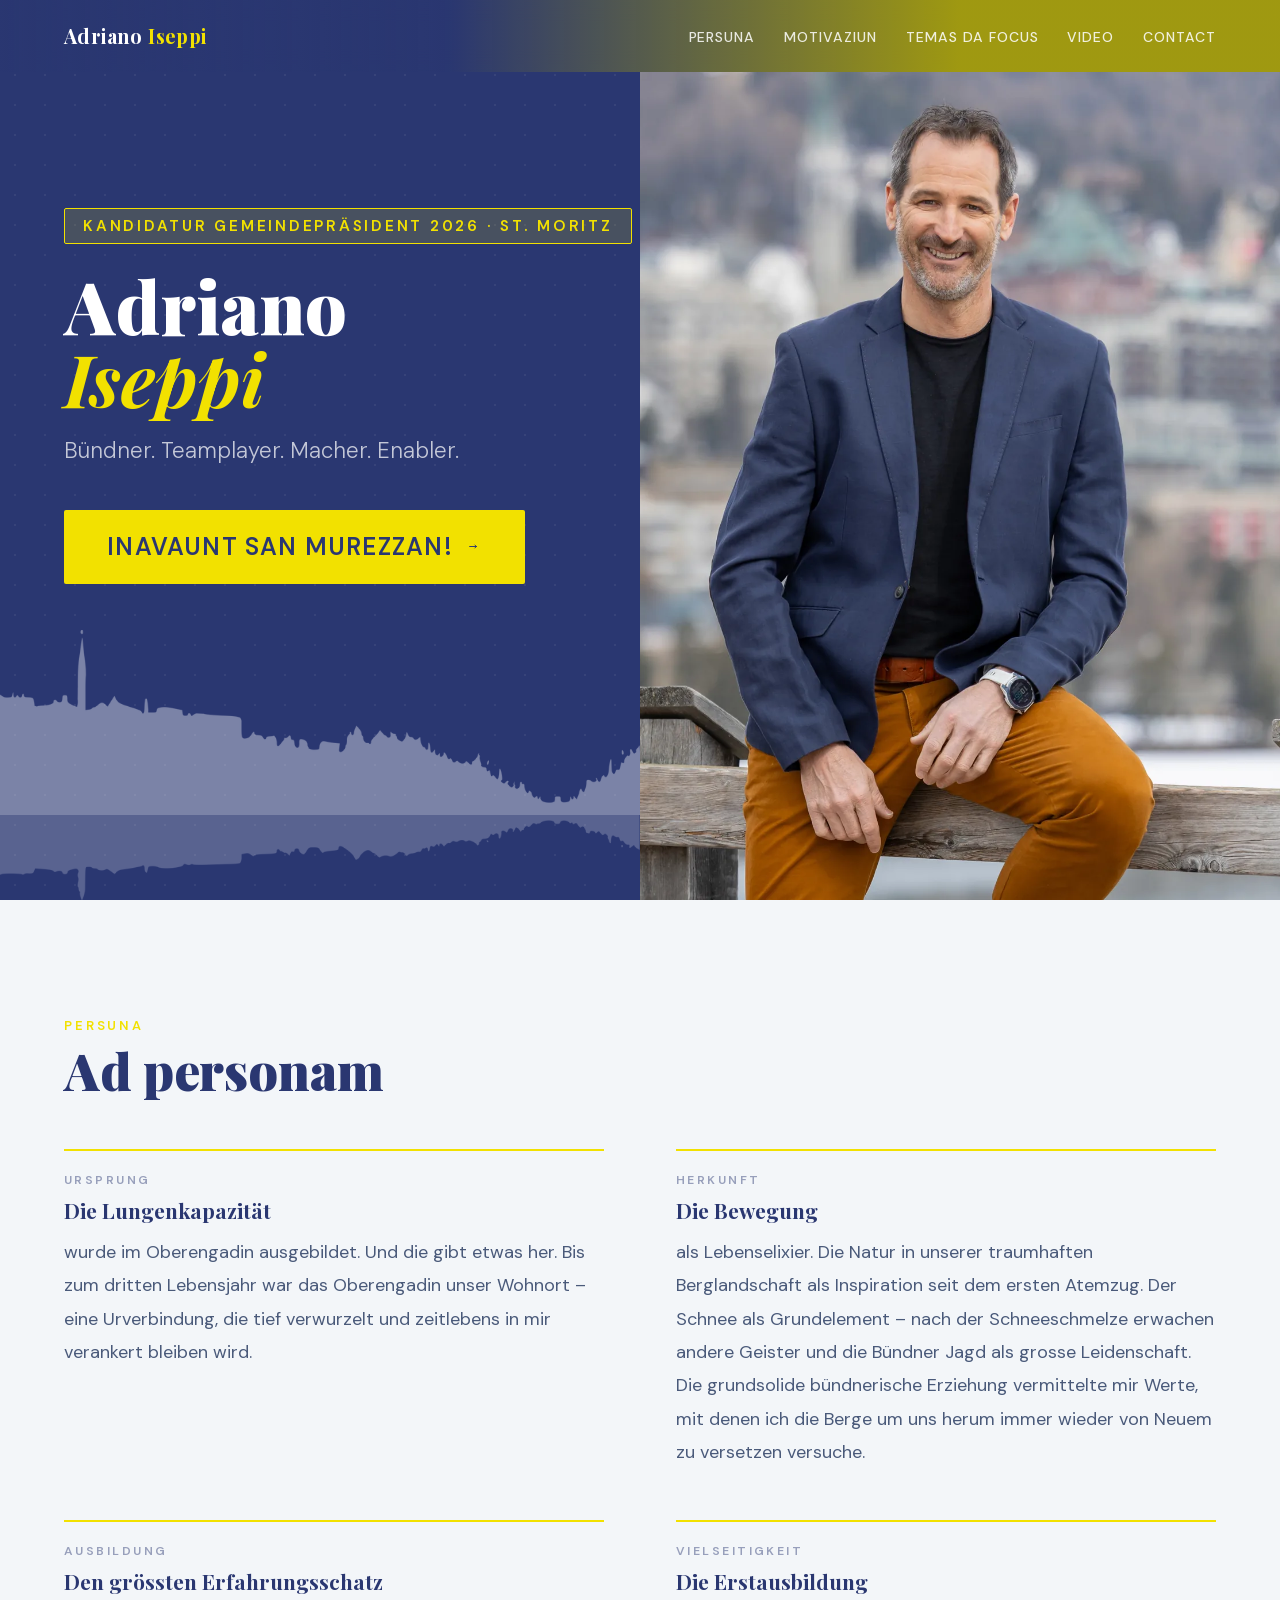
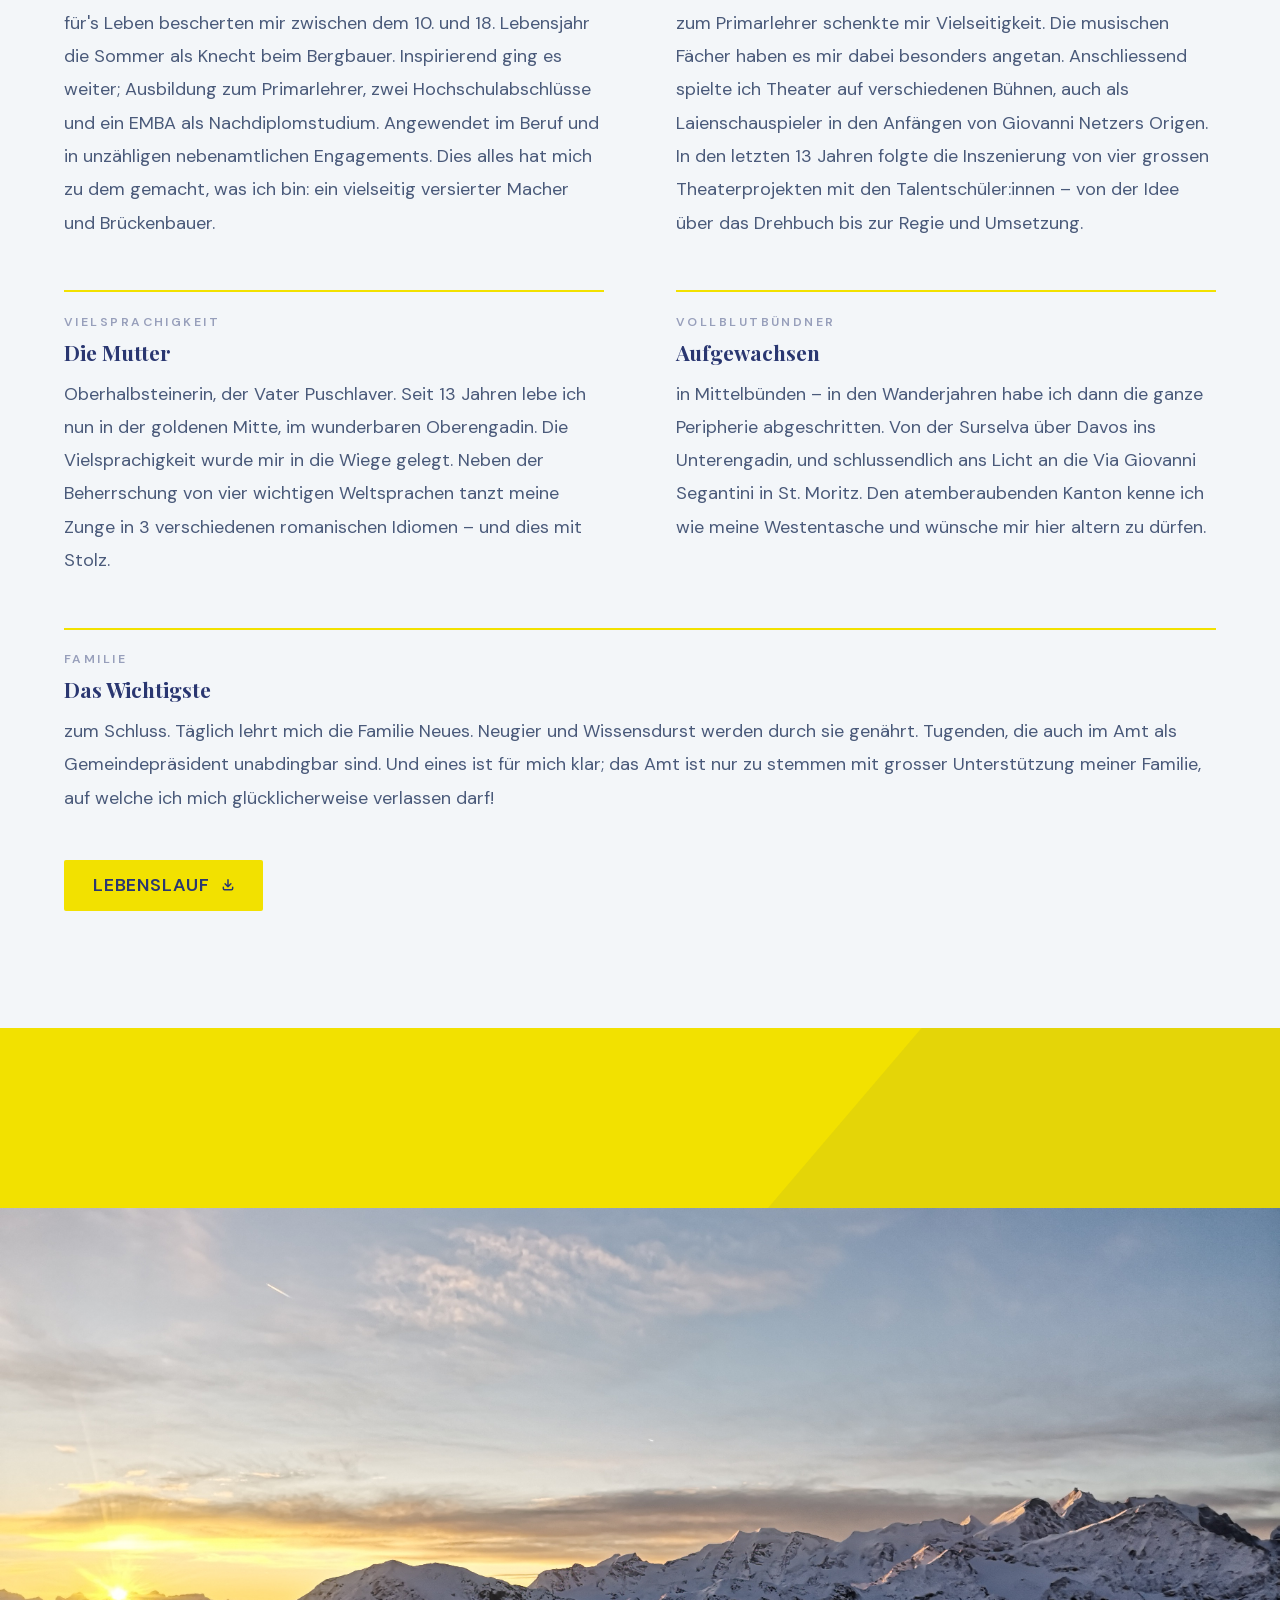
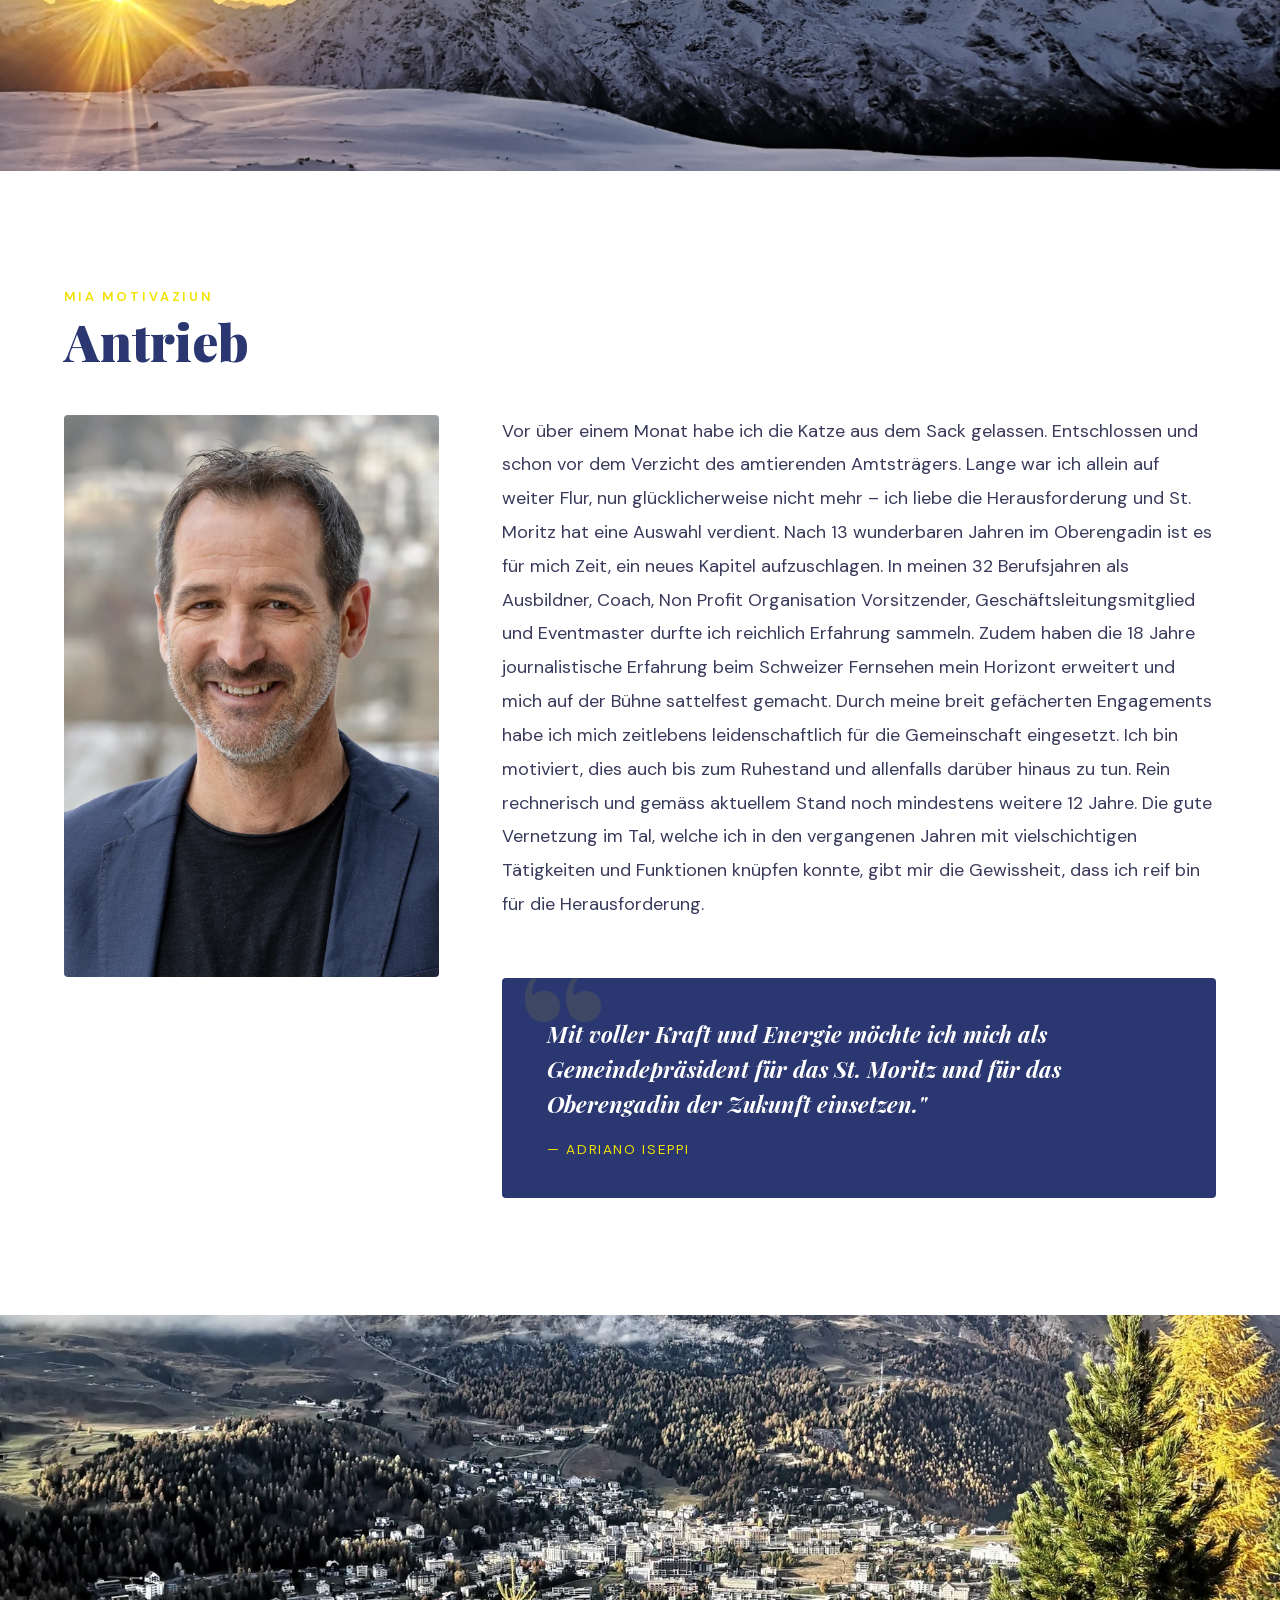
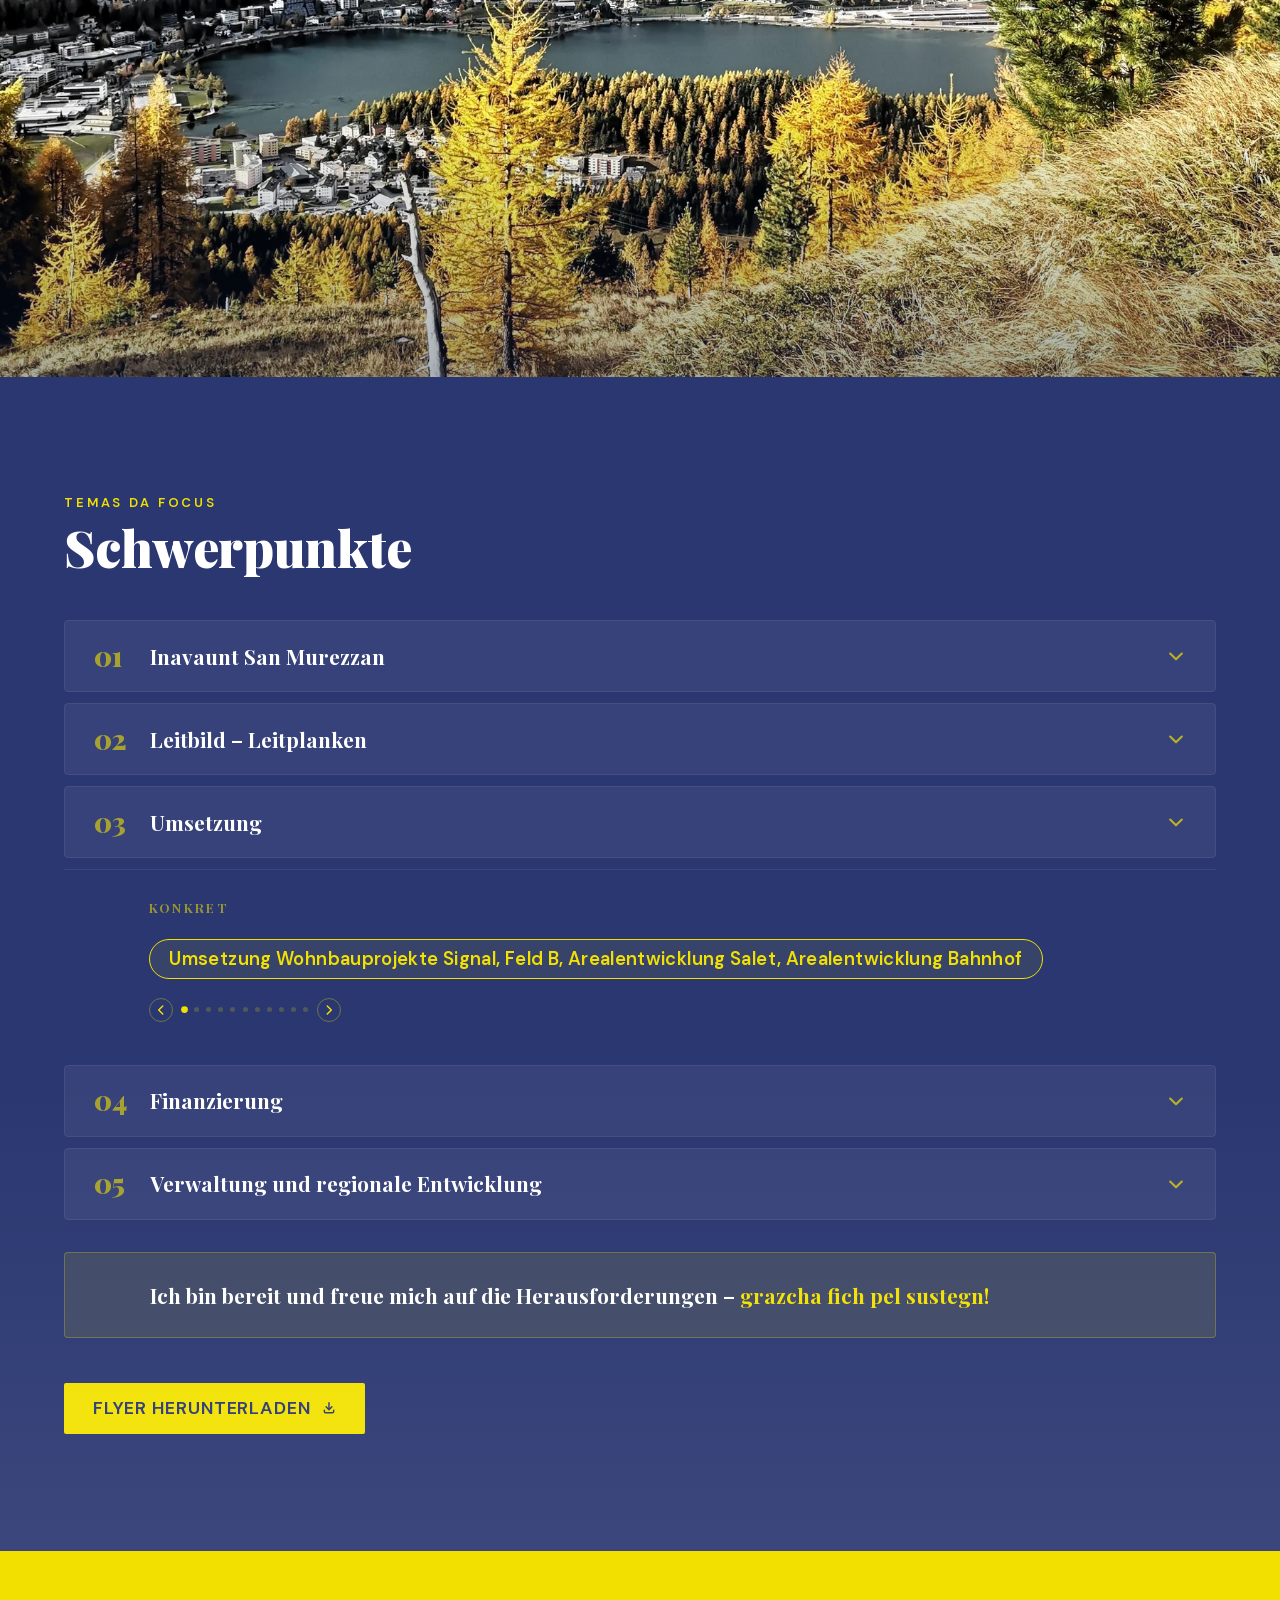
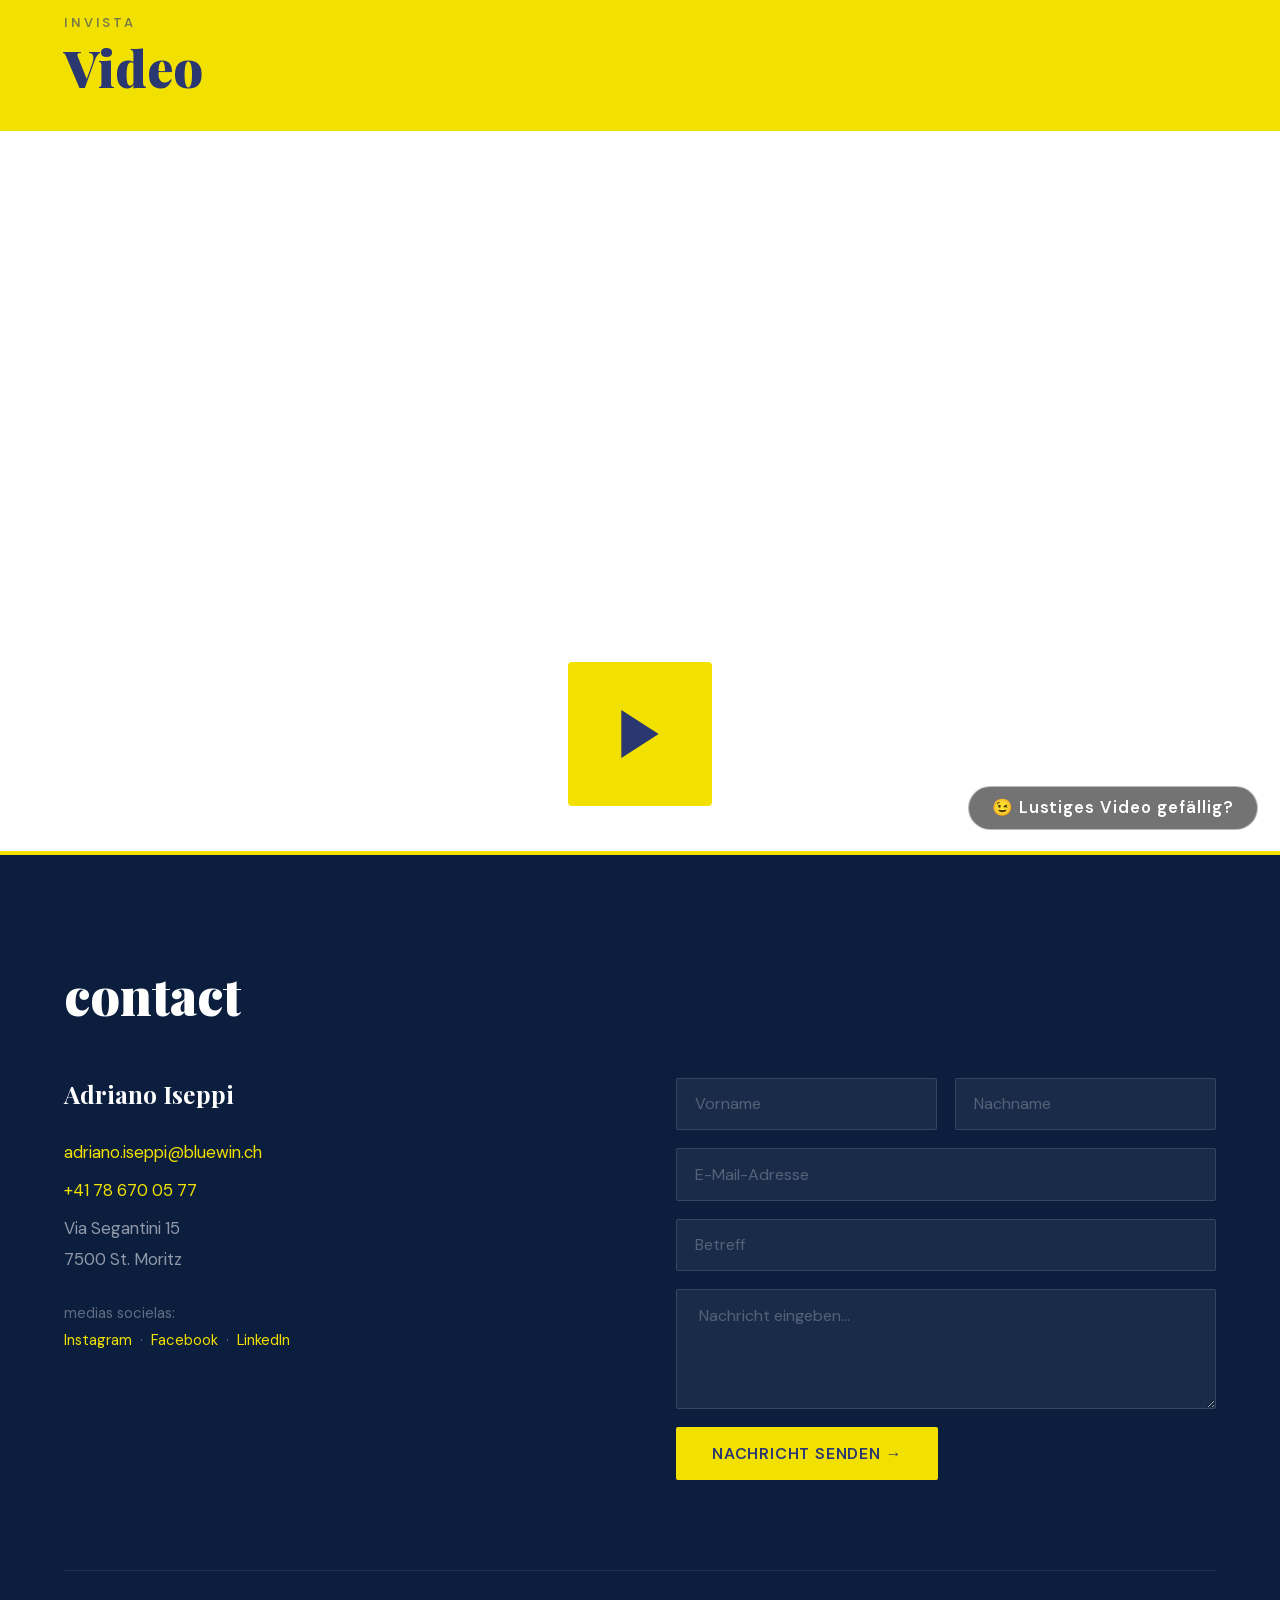
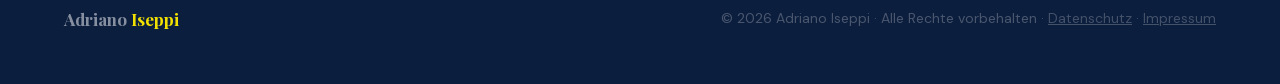
==== commit 96f98ff7: "Optimize images: convert to WebP, add fetchpriority/lazy loading, preload fonts - Convert all 4 phot" ====
--- a/index.html
+++ b/index.html
@@ -20,6 +20,8 @@
   <link rel="icon" href="favicon-192.png" type="image/png" sizes="192x192">
   <link rel="apple-touch-icon" href="apple-touch-icon.png">
   <link rel="icon" href="favicon.svg" type="image/svg+xml">
+  <link rel="preload" href="fonts/dmsans.woff2" as="font" type="font/woff2" crossorigin>
+  <link rel="preload" href="fonts/playfair-normal.woff2" as="font" type="font/woff2" crossorigin>
   <script type="application/ld+json">
   {
     "@context": "https://schema.org",
@@ -86,7 +88,10 @@
 
   <!-- Portrait — direkt in #hero, hinter Silhouette -->
   <div class="hero-portrait-box">
-    <img src="IMG_9830_2.jpg" alt="Adriano Iseppi – Kandidat Gemeindepräsident St. Moritz 2026">
+    <picture>
+      <source srcset="IMG_9830_2.webp" type="image/webp">
+      <img src="IMG_9830_2.jpg" alt="Adriano Iseppi – Kandidat Gemeindepräsident St. Moritz 2026" width="1440" height="1440" fetchpriority="high">
+    </picture>
   </div>
 
   <!-- CTA nach Portrait nur mobile -->
@@ -101,8 +106,14 @@
 
   <!-- Silhouette Dekoration unten -->
   <div class="hero-skyline-bar">
-    <img src="skyline1.png" alt="" class="skyline-top">
-    <img src="skyline2.png" alt="" class="skyline-bottom">
+    <picture>
+      <source srcset="skyline1.webp" type="image/webp">
+      <img src="skyline1.png" alt="" class="skyline-top" width="898" height="260">
+    </picture>
+    <picture>
+      <source srcset="skyline2.webp" type="image/webp">
+      <img src="skyline2.png" alt="" class="skyline-bottom" width="900" height="119">
+    </picture>
   </div>
 </section>
 
@@ -182,7 +193,10 @@
 
 <!-- INLINE FOTO BANNER -->
 <div class="inline-photo-banner">
-  <img src="Piz Mezdi 5.jpg" alt="Panorama Piz Mezdi – Oberengadin Graubünden" id="bannerPhoto" class="banner-img">
+  <picture>
+    <source srcset="Piz Mezdi 5.webp" type="image/webp">
+    <img src="Piz Mezdi 5.jpg" alt="Panorama Piz Mezdi – Oberengadin Graubünden" id="bannerPhoto" class="banner-img" width="1600" height="1200" loading="lazy">
+  </picture>
   <!--<div class="photo-banner-placeholder">
     <span class="ph-icon">📷</span>
     <span>Panoramafoto<br><small>Querformat, min. 1400 × 600 px</small></span>
@@ -205,7 +219,10 @@
       <!-- Grosses Portraitfoto links -->
       <div class="motivation-portrait">
         <!-- src="fotos/portrait.jpg" einfügen -->
-        <img src="IMG_9864_2_1.jpg" alt="Adriano Iseppi – Portrait Kandidatur Gemeindepräsident St. Moritz" id="motivPortrait">
+        <picture>
+          <source srcset="IMG_9864_2_1.webp" type="image/webp">
+          <img src="IMG_9864_2_1.jpg" alt="Adriano Iseppi – Portrait Kandidatur Gemeindepräsident St. Moritz" id="motivPortrait" width="1100" height="1650" loading="lazy">
+        </picture>
         <!--<div class="ph-placeholder">
           <span class="ph-icon">🖼</span>
           <span>Portraitfoto hier einfügen</span>
@@ -237,8 +254,10 @@
 <section class="single-photo-section">
   <div class="single-photo-wrap reveal reveal-delay-2">
     <picture>
+      <source media="(min-width:768px)" srcset="St.Moritz2.webp" type="image/webp">
       <source media="(min-width:768px)" srcset="St.Moritz2.jpg">
-      <img src="St.Moritz.jpg" alt="St. Moritz – Gemeinde im Oberengadin, Graubünden" id="singlePhoto">
+      <source srcset="St.Moritz.webp" type="image/webp">
+      <img src="St.Moritz.jpg" alt="St. Moritz – Gemeinde im Oberengadin, Graubünden" id="singlePhoto" width="1440" height="1430" loading="lazy">
     </picture>
     <div class="single-photo-overlay"></div>
   </div>
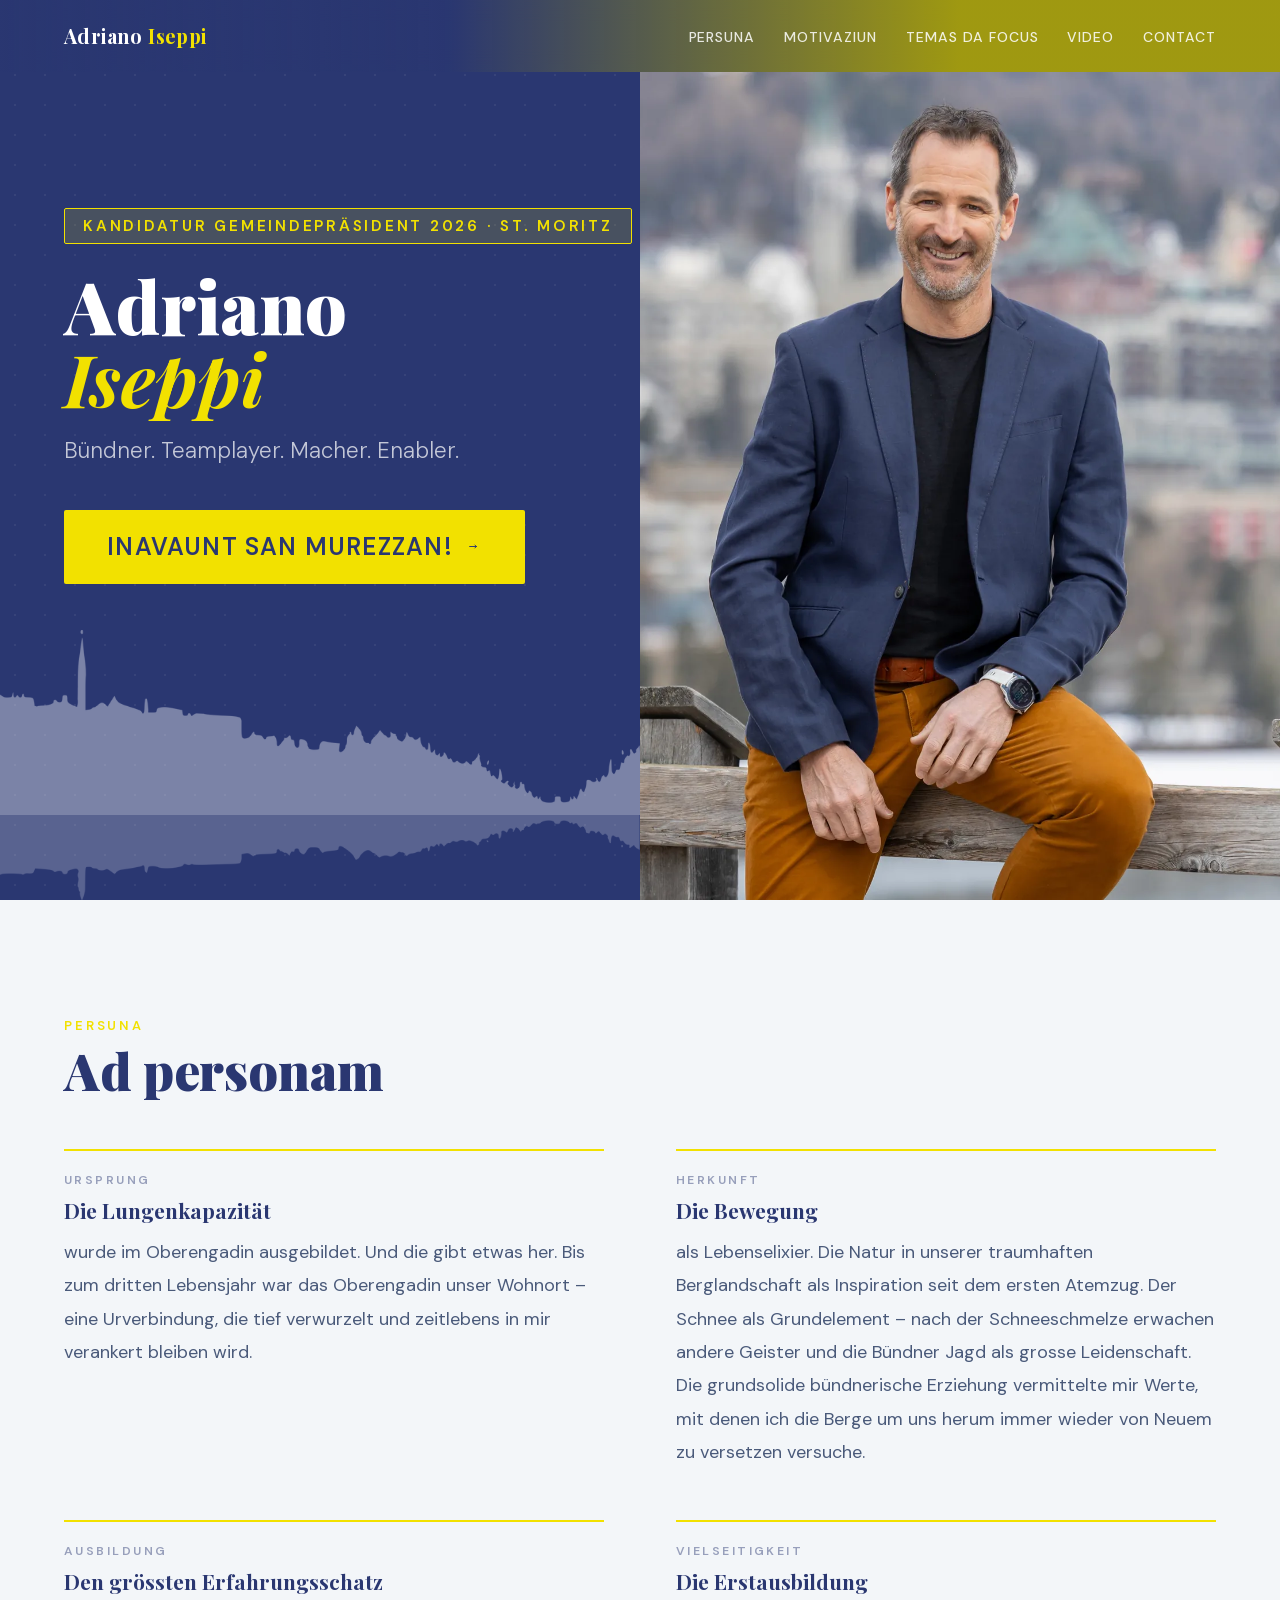
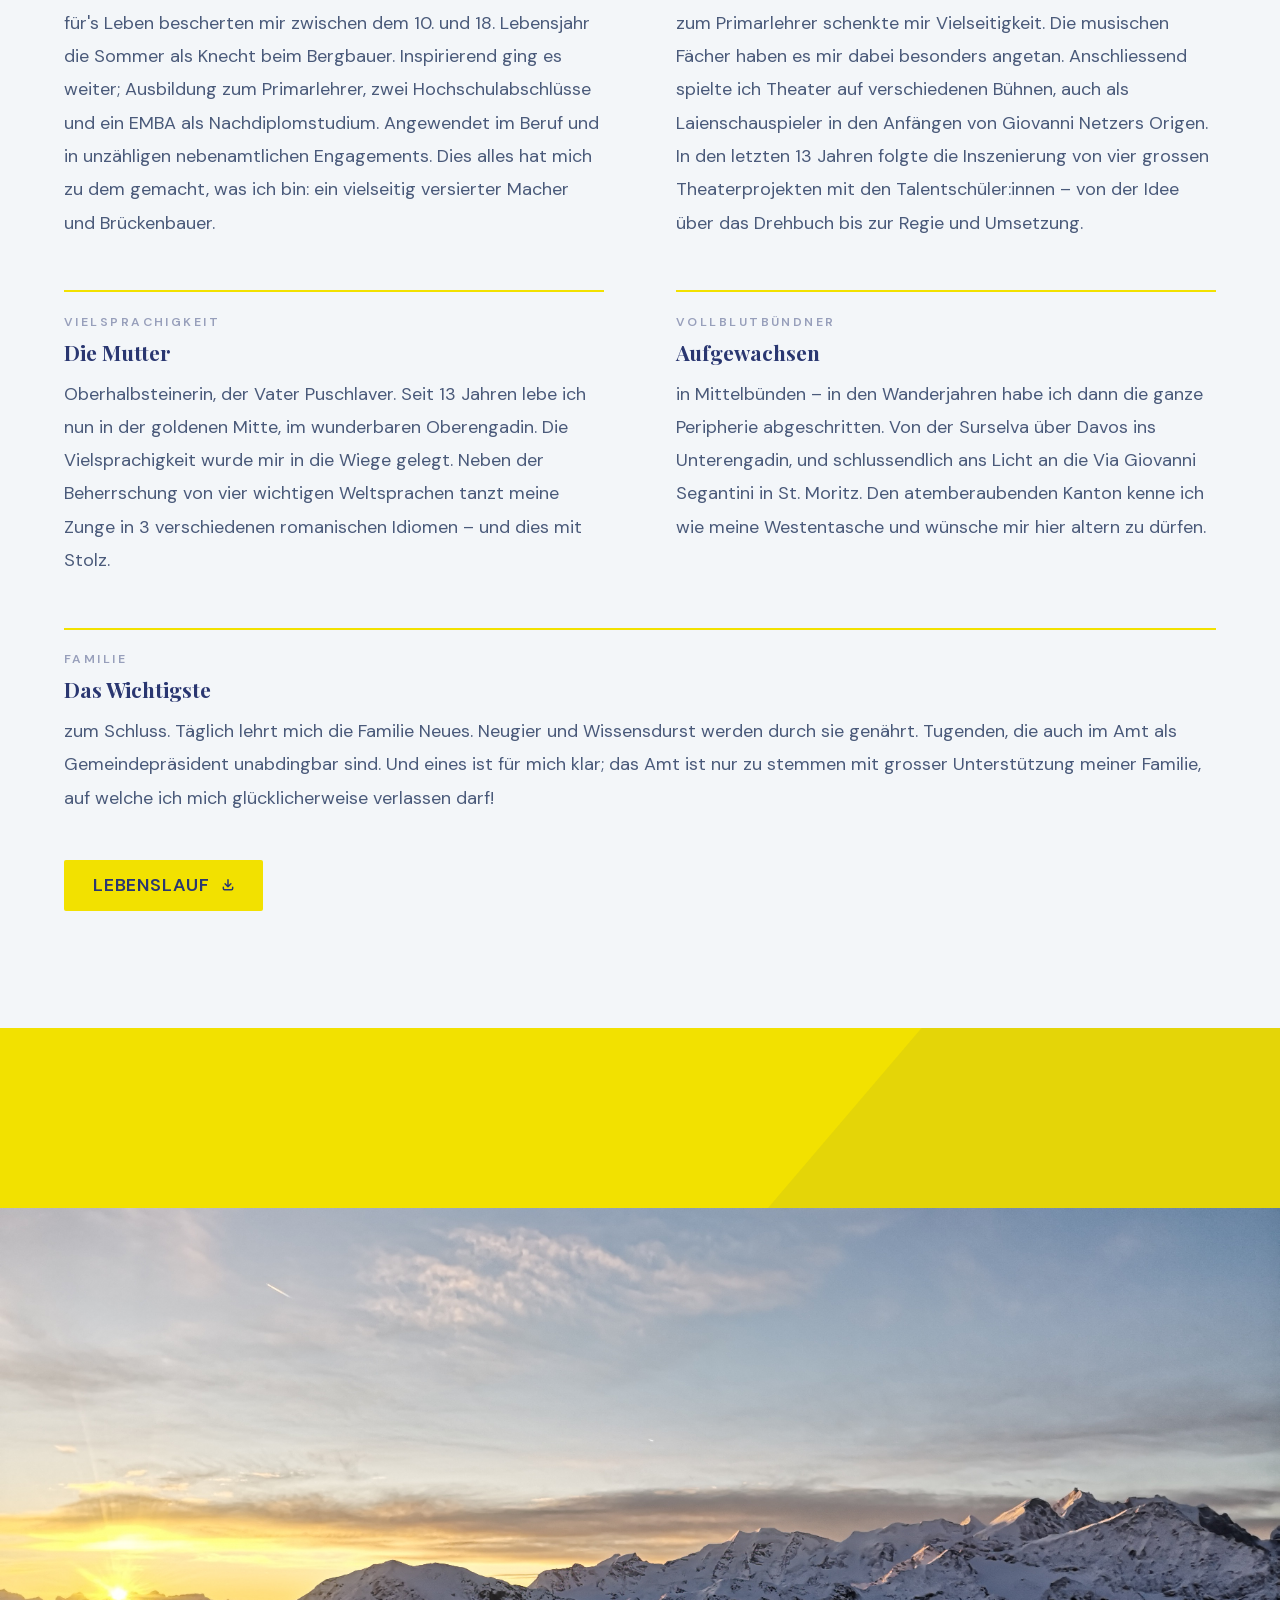
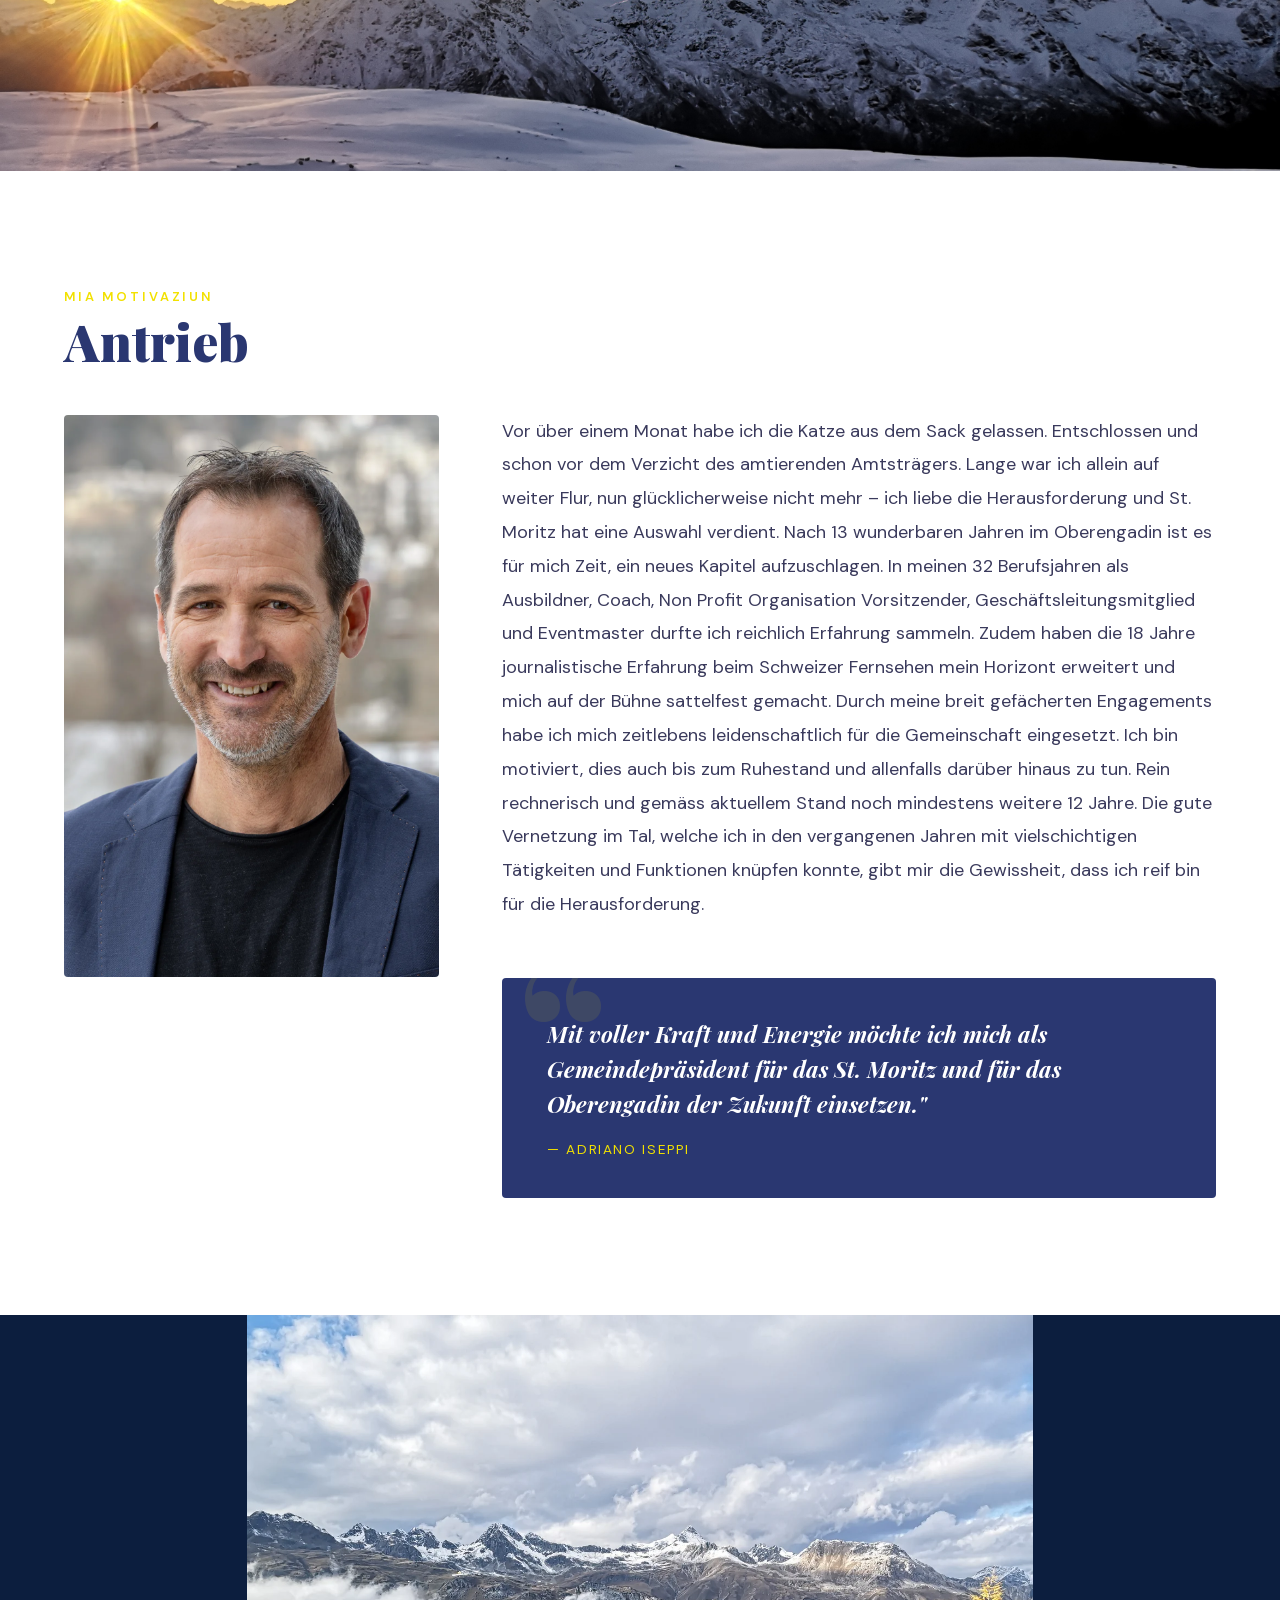
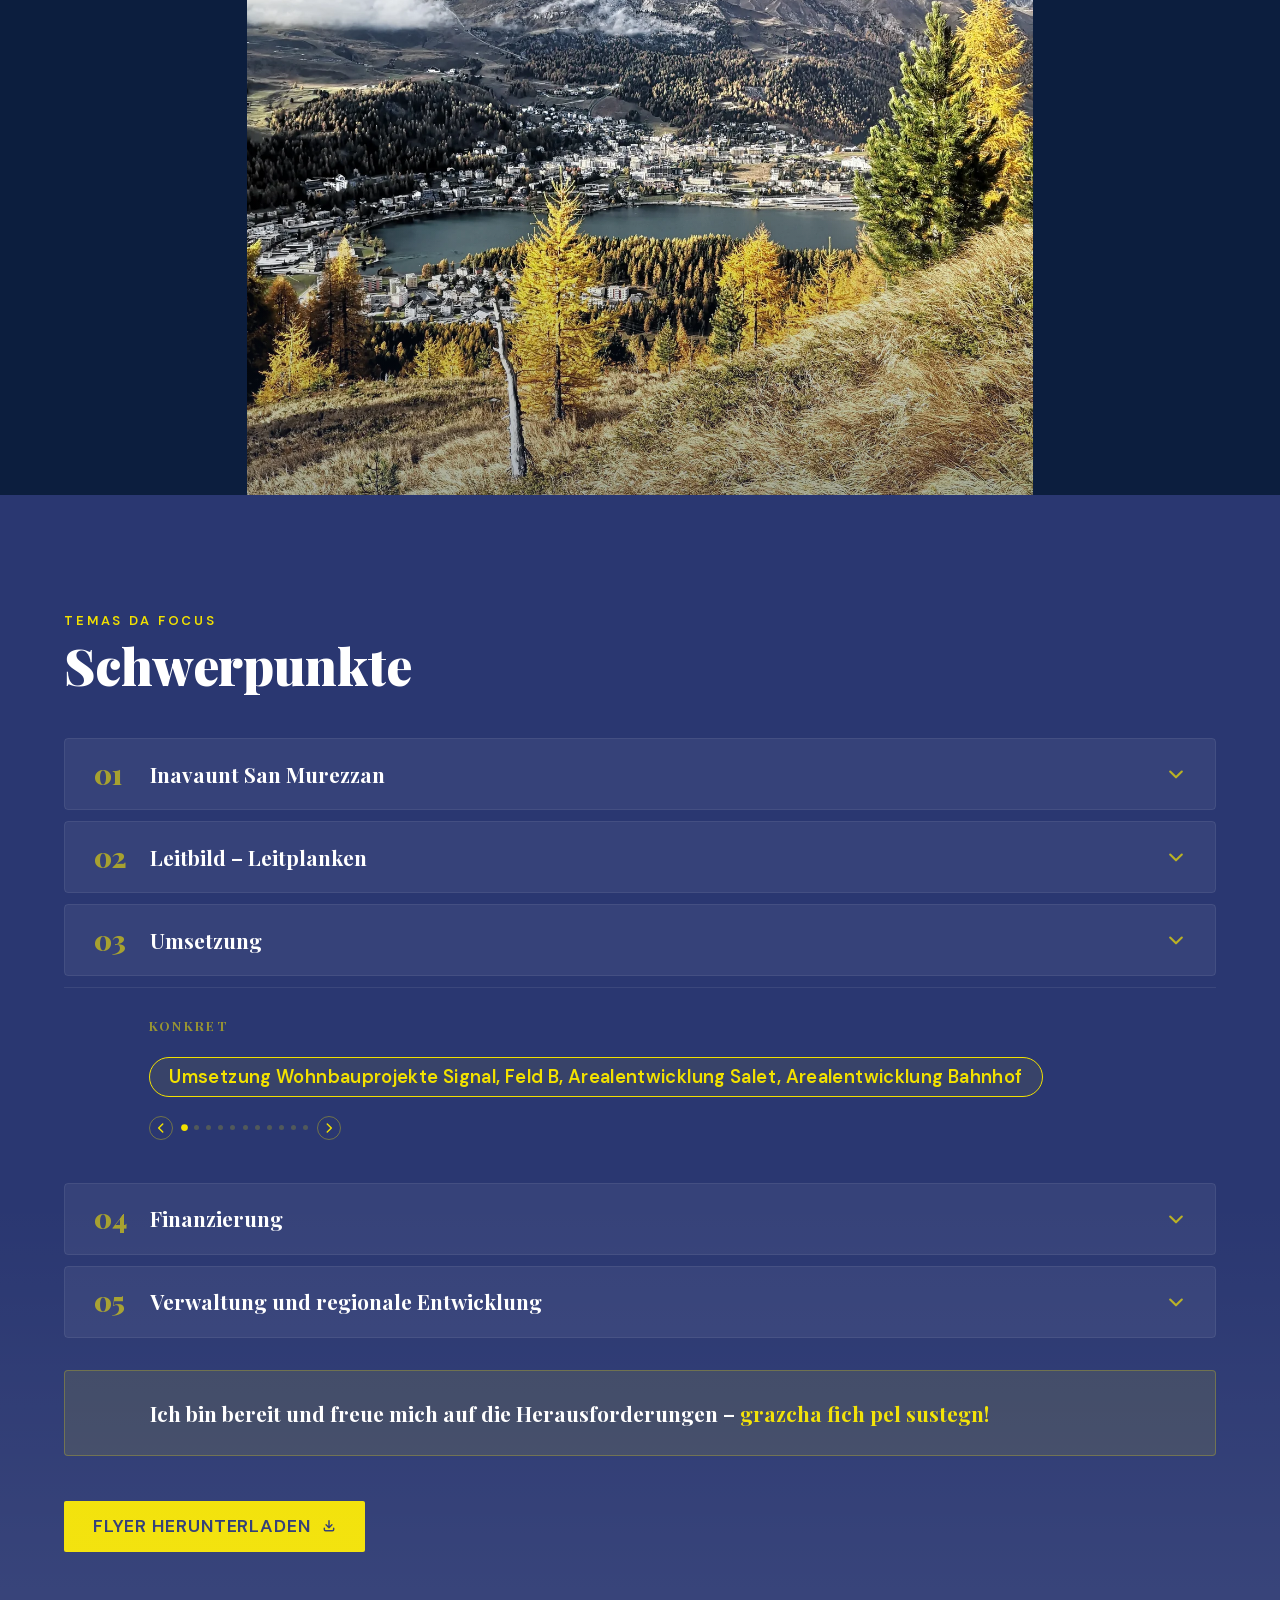
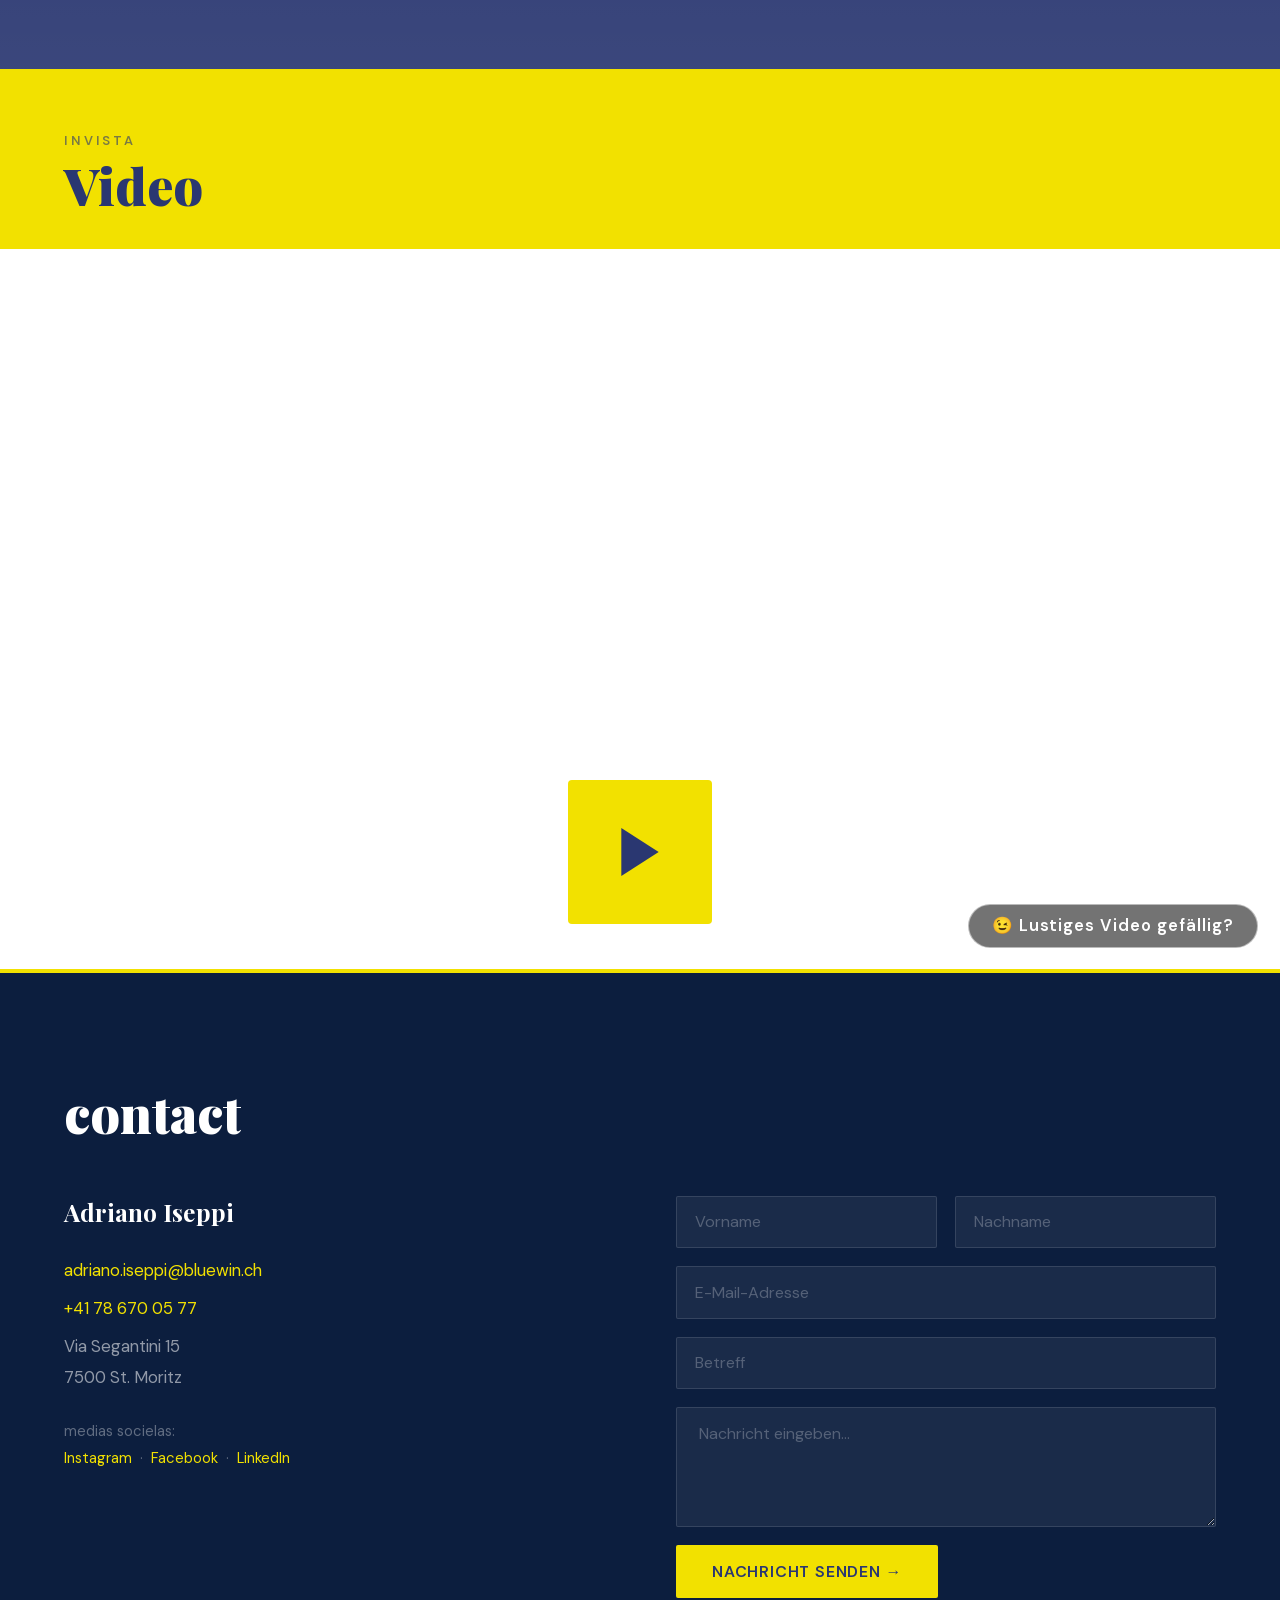
==== commit 8e090896: "Fix typo in paragraph about St. Moritz" ====
--- a/index.html
+++ b/index.html
@@ -68,6 +68,7 @@
   </div>
 </nav>
 
+<main>
 <!-- HERO — Video anstelle Portrait -->
 <section id="hero">
   <div class="container hero-content">
@@ -277,7 +278,7 @@
           <svg class="akk-icon" viewBox="0 0 24 24" fill="none" stroke="currentColor" stroke-width="2.5"><path stroke-linecap="round" stroke-linejoin="round" d="M19 9l-7 7-7-7"/></svg>
         </button>
         <div class="akk-body">
-          <p><strong>St. Moritz hat einen guten Drive.</strong> Angestossene Projekte müssen jetzt umgesetzt und finanziert werden. Weiteres sollen folgen. St. Moritz ist gefordert, um <mark>als Wohn- und Lebensort für die einheimische Bevölkerung und für die Gäste noch attraktiver zu werden.</mark> Mit Leadership, Leidenschaft und Teamwork stehe ich engagiert dafür ein!</p>
+          <p><strong>St. Moritz hat einen guten Drive.</strong> Angestossene Projekte müssen jetzt umgesetzt und finanziert werden. Weitere sollen folgen. St. Moritz ist gefordert, um <mark>als Wohn- und Lebensort für die einheimische Bevölkerung und für die Gäste noch attraktiver zu werden.</mark> Mit Leadership, Leidenschaft und Teamwork stehe ich engagiert dafür ein!</p>
         </div>
       </div>
 
@@ -386,11 +387,9 @@
         <video id="heroVideo"
           src="https://vz-d82cdf0a-23c.b-cdn.net/da1656bb-ef6c-49cc-a04a-54eaffc18ccf/play_720p.mp4"
           muted playsinline loop preload="metadata"></video>
-        <iframe id="heroFrame" src="" style="display:none;"
-          data-src="https://iframe.mediadelivery.net/embed/642467/da1656bb-ef6c-49cc-a04a-54eaffc18ccf?autoplay=true&loop=false&muted=false&preload=true&responsive=true"
-          allow="accelerometer;gyroscope;autoplay;encrypted-media;picture-in-picture;"
-          allowfullscreen="true"
-          title="Adriano Iseppi – Video"></iframe>
+        <video id="heroVideoSound"
+          src="https://vz-d82cdf0a-23c.b-cdn.net/da1656bb-ef6c-49cc-a04a-54eaffc18ccf/play_720p.mp4"
+          playsinline controls preload="none" style="display:none;"></video>
         <div class="video-shield" id="videoShield"></div>
         <button class="video-play-overlay" id="videoPlayBtn" aria-label="Mit Ton abspielen">
           <svg width="32" height="32" viewBox="0 0 24 24" fill="currentColor"><polygon points="5 3 19 12 5 21 5 3"/></svg>
@@ -457,6 +456,7 @@
   </div>
 </section>
 
+</main>
 <script>
   const nav = document.getElementById('mainNav');
   window.addEventListener('scroll', () => nav.classList.toggle('scrolled', window.scrollY > 80));
@@ -548,55 +548,64 @@
   document.querySelectorAll('.reveal').forEach(el => io.observe(el));
 
   (function() {
-    const heroVideo = document.getElementById('heroVideo');
-    const heroFrame = document.getElementById('heroFrame');
-    const shield    = document.getElementById('videoShield');
-    const btn       = document.getElementById('videoPlayBtn');
-    const stage     = document.querySelector('.video-stage');
-    const eggBtn    = document.getElementById('eggBtn');
-    const backBtn   = document.getElementById('backBtn');
-    const funVideo  = document.getElementById('funVideo');
+    const heroVideo      = document.getElementById('heroVideo');
+    const heroVideoSound = document.getElementById('heroVideoSound');
+    const shield         = document.getElementById('videoShield');
+    const btn            = document.getElementById('videoPlayBtn');
+    const stage          = document.querySelector('.video-stage');
+    const eggBtn         = document.getElementById('eggBtn');
+    const backBtn        = document.getElementById('backBtn');
+    const funVideo       = document.getElementById('funVideo');
     if (!heroVideo) return;
 
-    const SOUND_SRC = heroFrame ? heroFrame.dataset.src : '';
-
-    // Autoplay stumm wenn Sektion sichtbar, pause wenn nicht
+    let soundActive = false;
+
     const section = document.querySelector('.video-section');
     if (section) {
       const obs = new IntersectionObserver(function(entries) {
-        entries[0].isIntersecting ? heroVideo.play().catch(function(){}) : heroVideo.pause();
+        if (entries[0].isIntersecting) {
+          if (!soundActive) heroVideo.play().catch(function(){});
+        } else {
+          heroVideo.pause();
+          if (heroVideoSound) heroVideoSound.pause();
+        }
       }, { threshold: 0.25 });
       obs.observe(section);
     }
 
-    // Shield-Klick: im Normal-Zustand → Play mit Ton; nach Zurück → Loop fortsetzen
+    function playWithSound() {
+      soundActive = true;
+      if (btn) btn.style.display = 'none';
+      if (shield) shield.style.display = 'none';
+      heroVideo.pause();
+      heroVideo.style.display = 'none';
+      if (heroVideoSound) {
+        heroVideoSound.style.display = 'block';
+        heroVideoSound.currentTime = 0;
+        heroVideoSound.play().catch(function(){});
+      }
+    }
+
+    function resetToMuted() {
+      soundActive = false;
+      if (heroVideoSound) { heroVideoSound.pause(); heroVideoSound.style.display = 'none'; }
+      heroVideo.style.display = '';
+      heroVideo.muted = true;
+    }
+
     if (shield) {
       shield.addEventListener('click', function() {
-        if (btn && btn.style.display !== 'none') {
-          btn.click();
-        } else {
-          heroVideo.play().catch(function(){});
-          shield.style.display = 'none';
-          if (btn) btn.style.display = '';
-        }
+        if (btn && btn.style.display !== 'none') { btn.click(); }
       });
     }
 
-    // Play-Button: Ton, von vorne
     if (btn) {
-      btn.addEventListener('click', function() {
-        btn.style.display = 'none';
-        if (shield) shield.style.display = 'none';
-        heroVideo.pause();
-        if (heroFrame) { heroFrame.src = SOUND_SRC; heroFrame.style.display = 'block'; }
-      });
-    }
-
-    // Egg: Politik einfrieren (aktueller Frame), Fun starten
+      btn.addEventListener('click', playWithSound);
+    }
+
     if (eggBtn && stage) {
       eggBtn.addEventListener('click', function() {
-        heroVideo.pause();
-        if (heroFrame) { heroFrame.src = ''; heroFrame.style.display = 'none'; }
+        resetToMuted();
         if (btn) btn.style.display = 'none';
         if (shield) shield.style.display = 'none';
         stage.classList.add('show-fun');
@@ -604,15 +613,11 @@
       });
     }
 
-    // Zurück: Fun stoppen, Politik mit Ton starten (wie Play-Button)
     if (backBtn && stage) {
       backBtn.addEventListener('click', function() {
         if (funVideo) { funVideo.pause(); funVideo.currentTime = 0; }
         stage.classList.remove('show-fun');
-        heroVideo.pause();
-        if (heroFrame) { heroFrame.src = SOUND_SRC; heroFrame.style.display = 'block'; }
-        if (btn) btn.style.display = 'none';
-        if (shield) shield.style.display = 'none';
+        playWithSound();
       });
     }
   })();
@@ -629,4 +634,4 @@
 </script>
 <div class="safe-area-bottom"></div>
 </body>
-</html>+</html>
--- a/style.css
+++ b/style.css
@@ -394,6 +394,9 @@
   html, body { background:var(--stm-dark); }
   .safe-area-bottom { position:fixed; bottom:0; left:0; right:0; height:env(safe-area-inset-bottom); background:var(--stm-dark); z-index:9999; pointer-events:none; }
 
+  /* Hero overflow aufheben – iOS Safari clippt sonst den mobilen CTA */
+  #hero { overflow:visible; }
+  .hero-cta-mobile-wrap { position:relative; z-index:2; }
   /* Hero-Text kleiner */
   .hero-content { padding-top:calc(var(--nav-h) + env(safe-area-inset-top) + 2rem); padding-bottom:0.3rem; }
   .hero-name { font-size:clamp(2rem,10vw,2.8rem); }
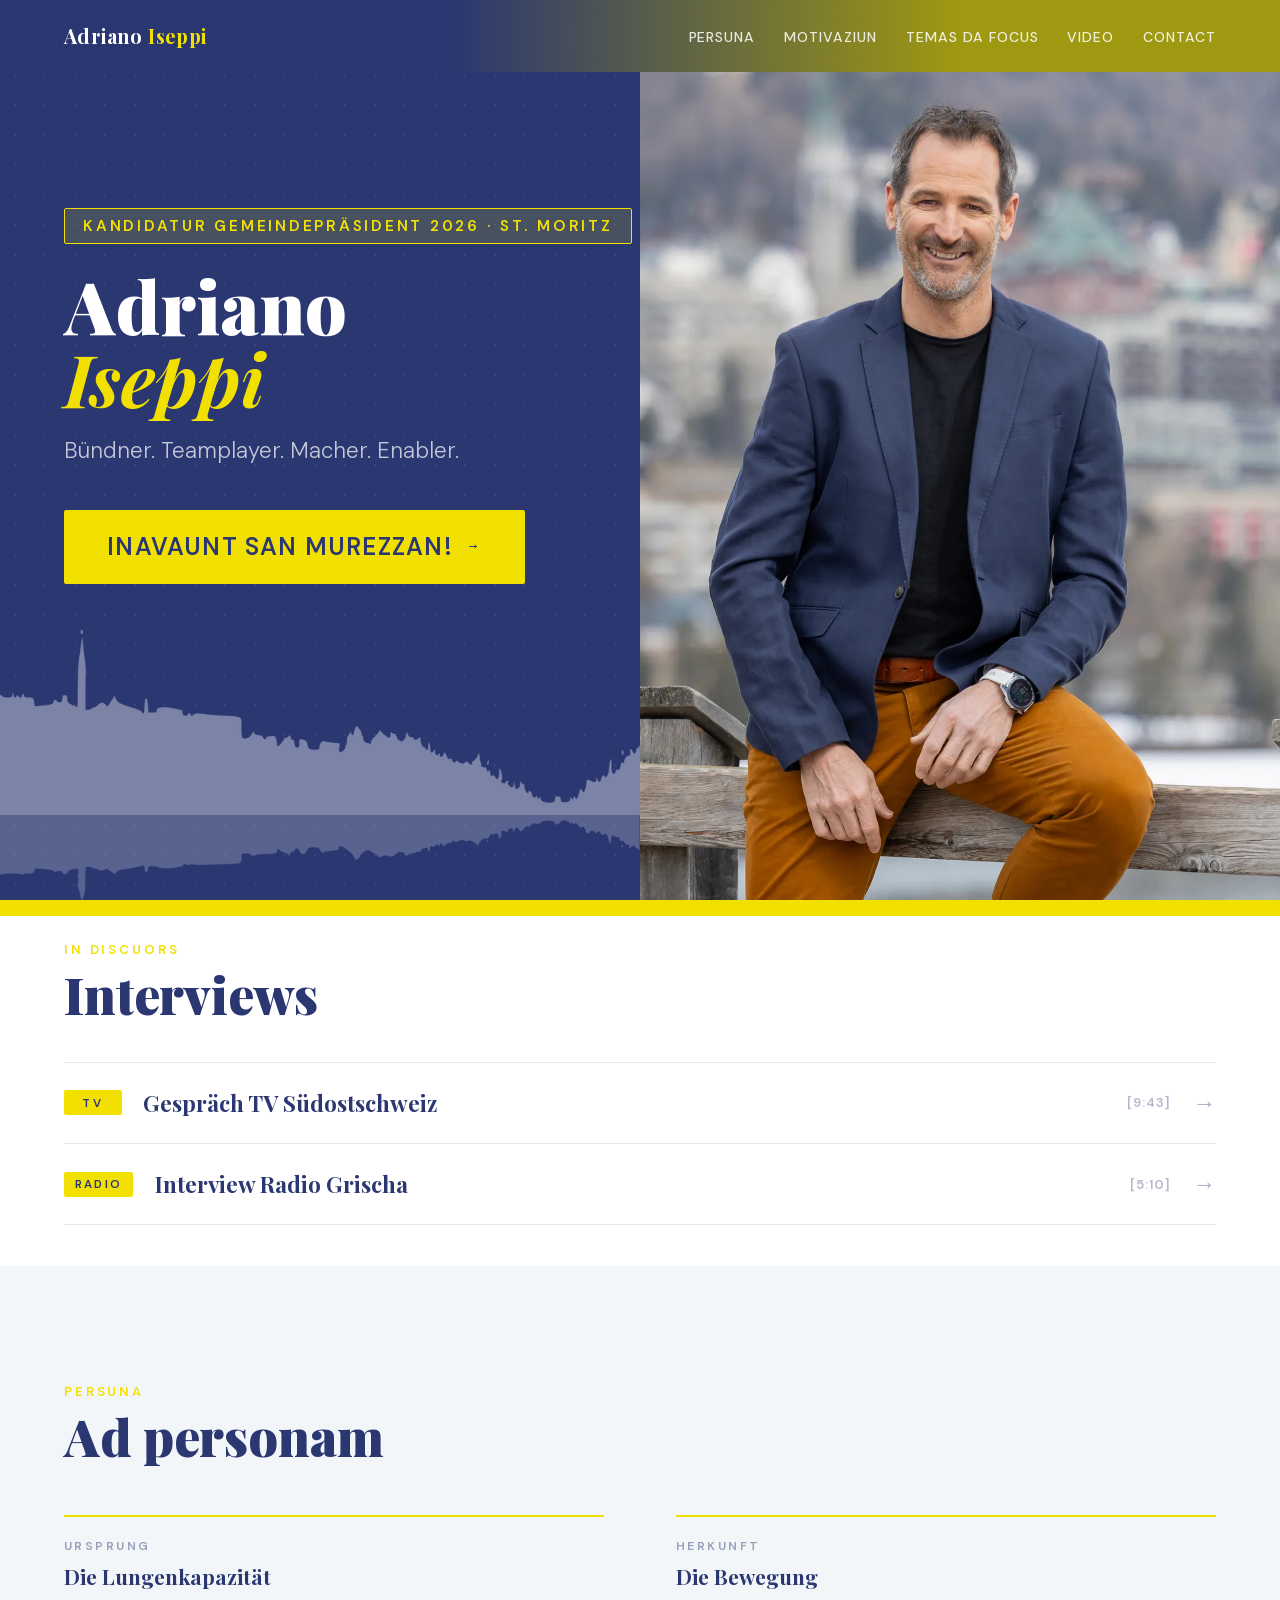
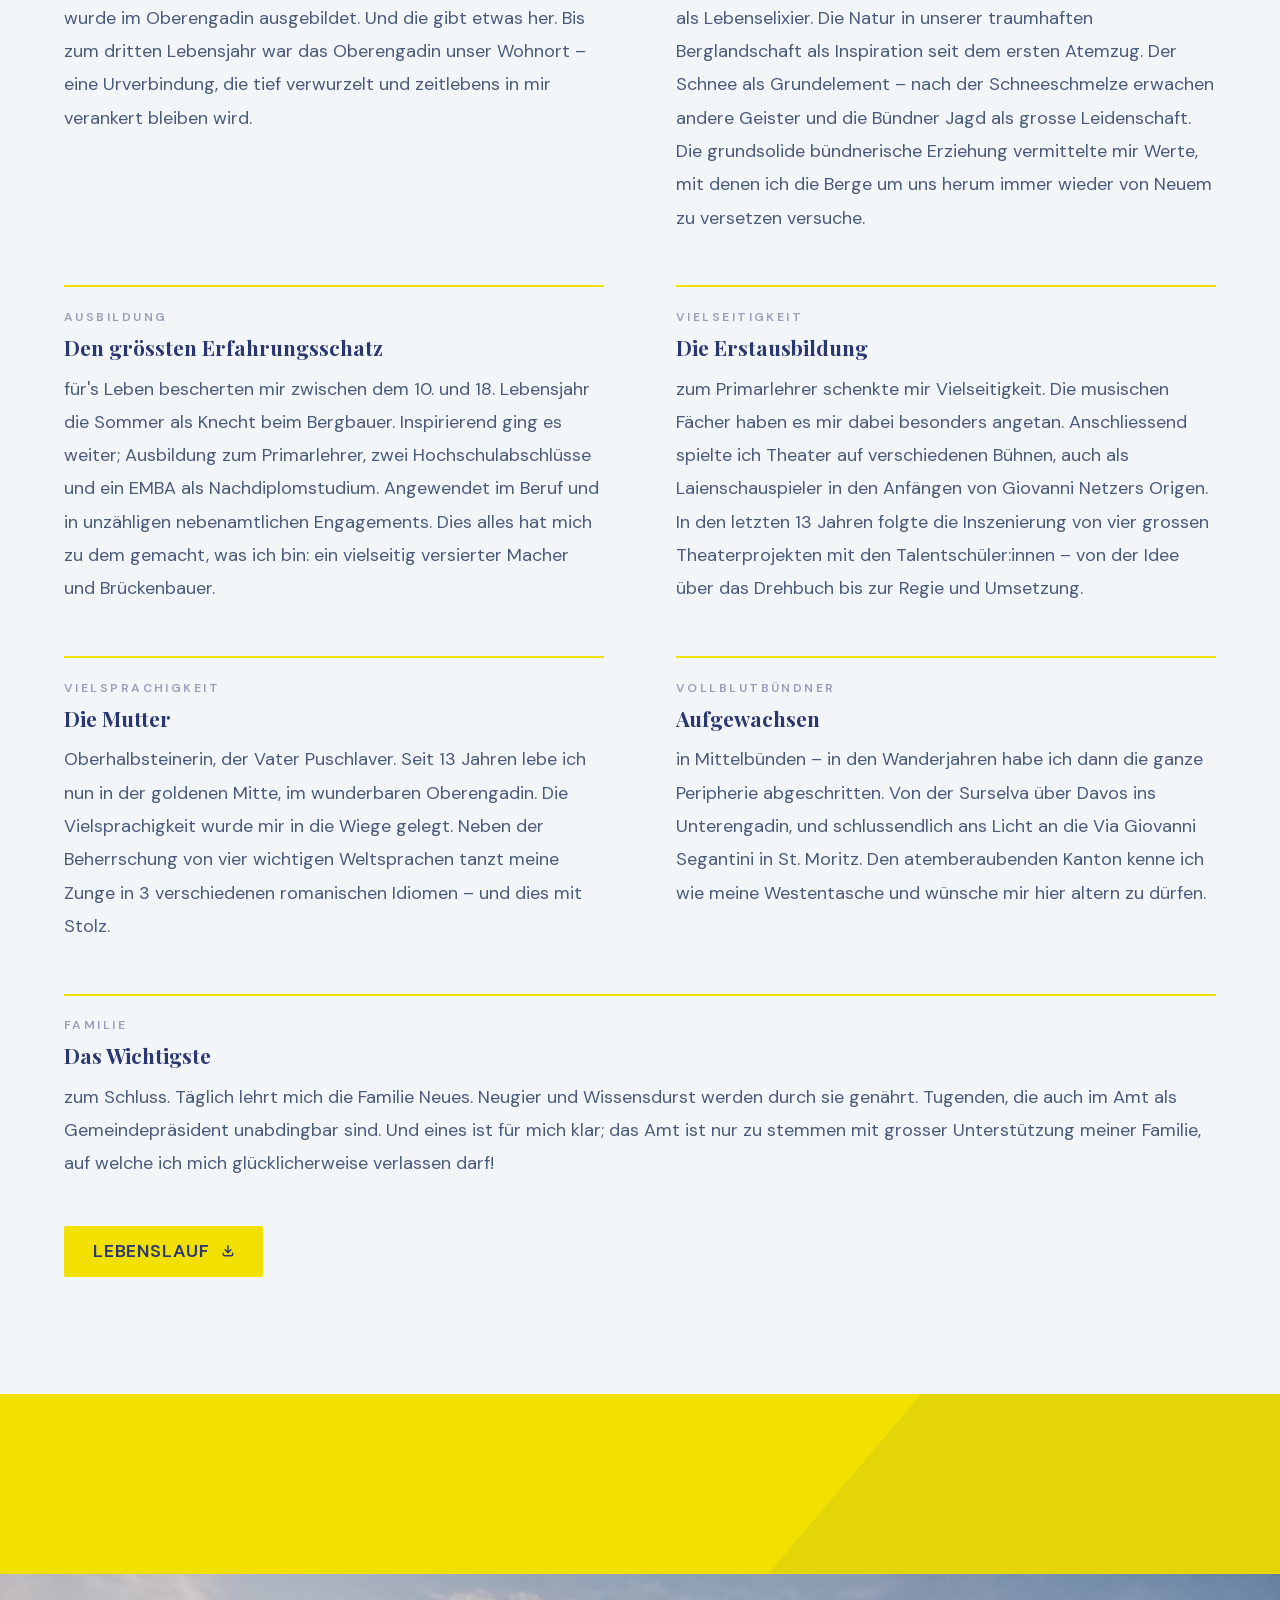
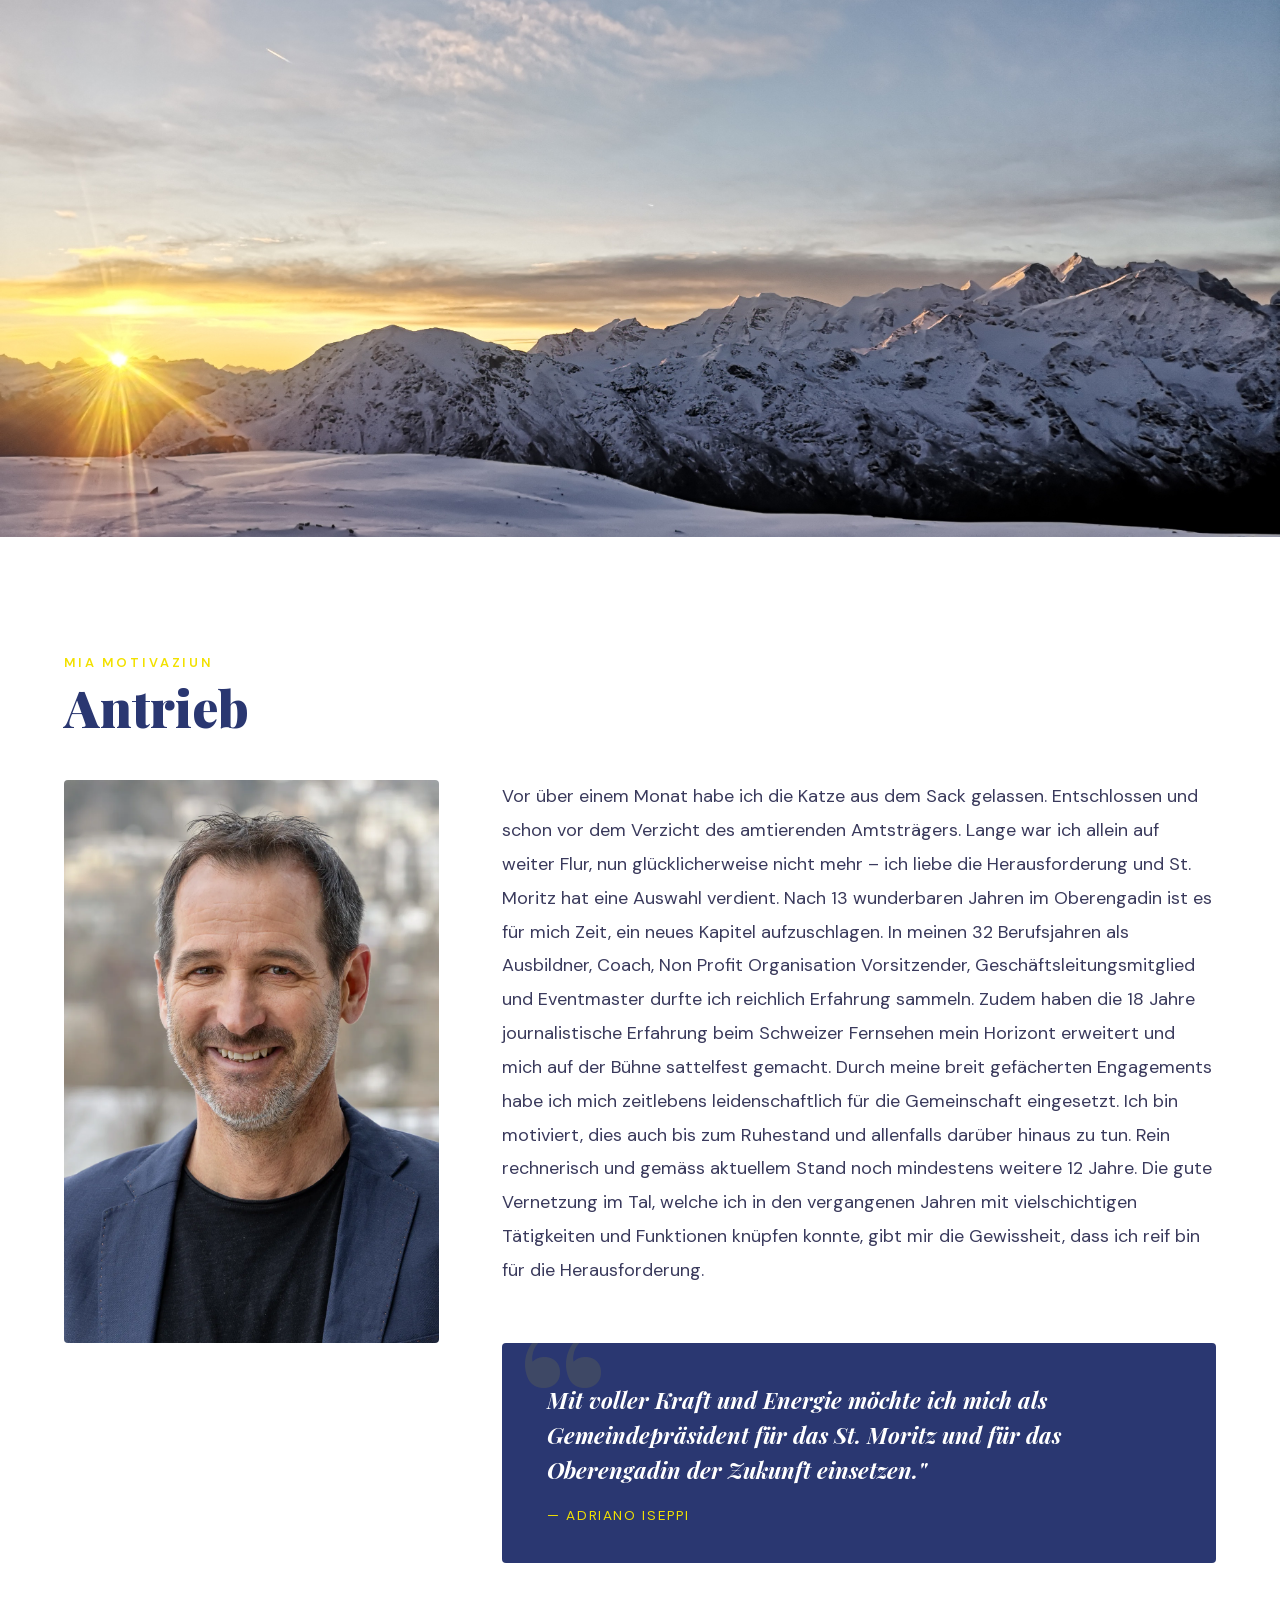
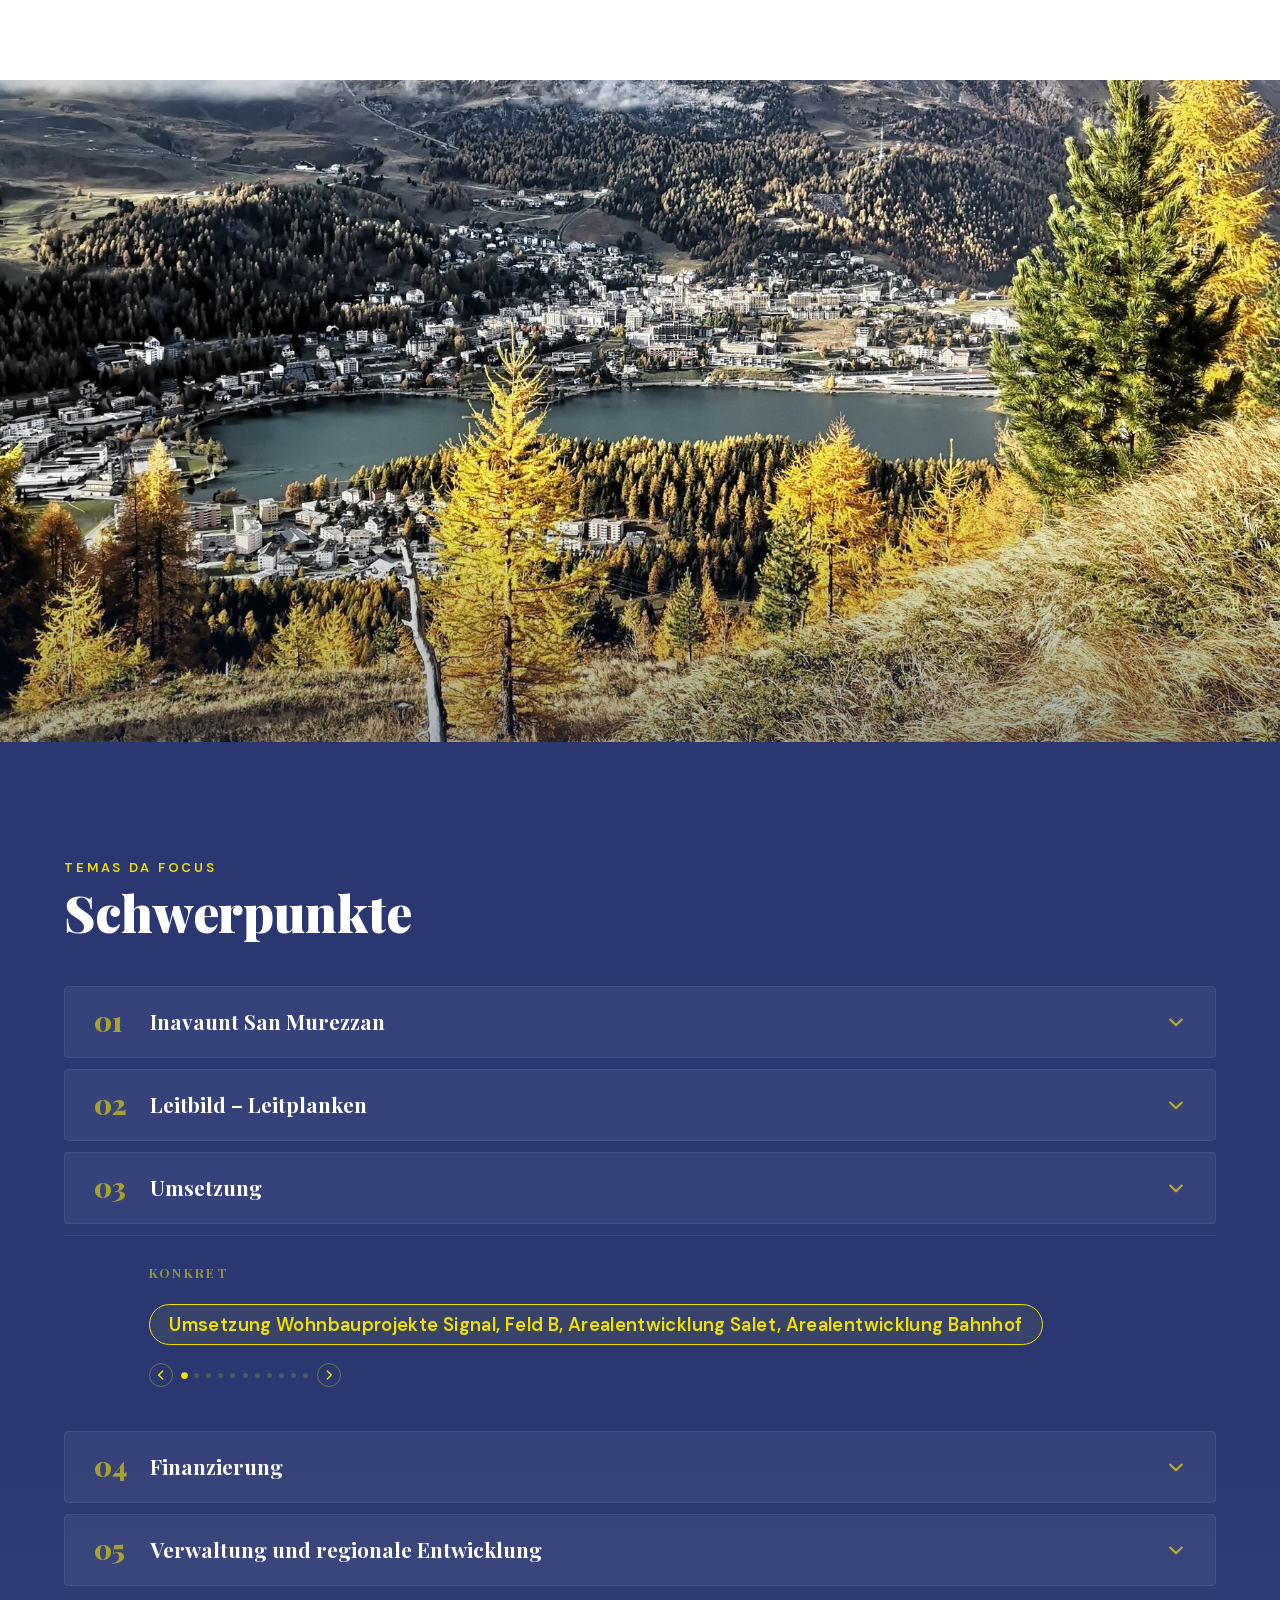
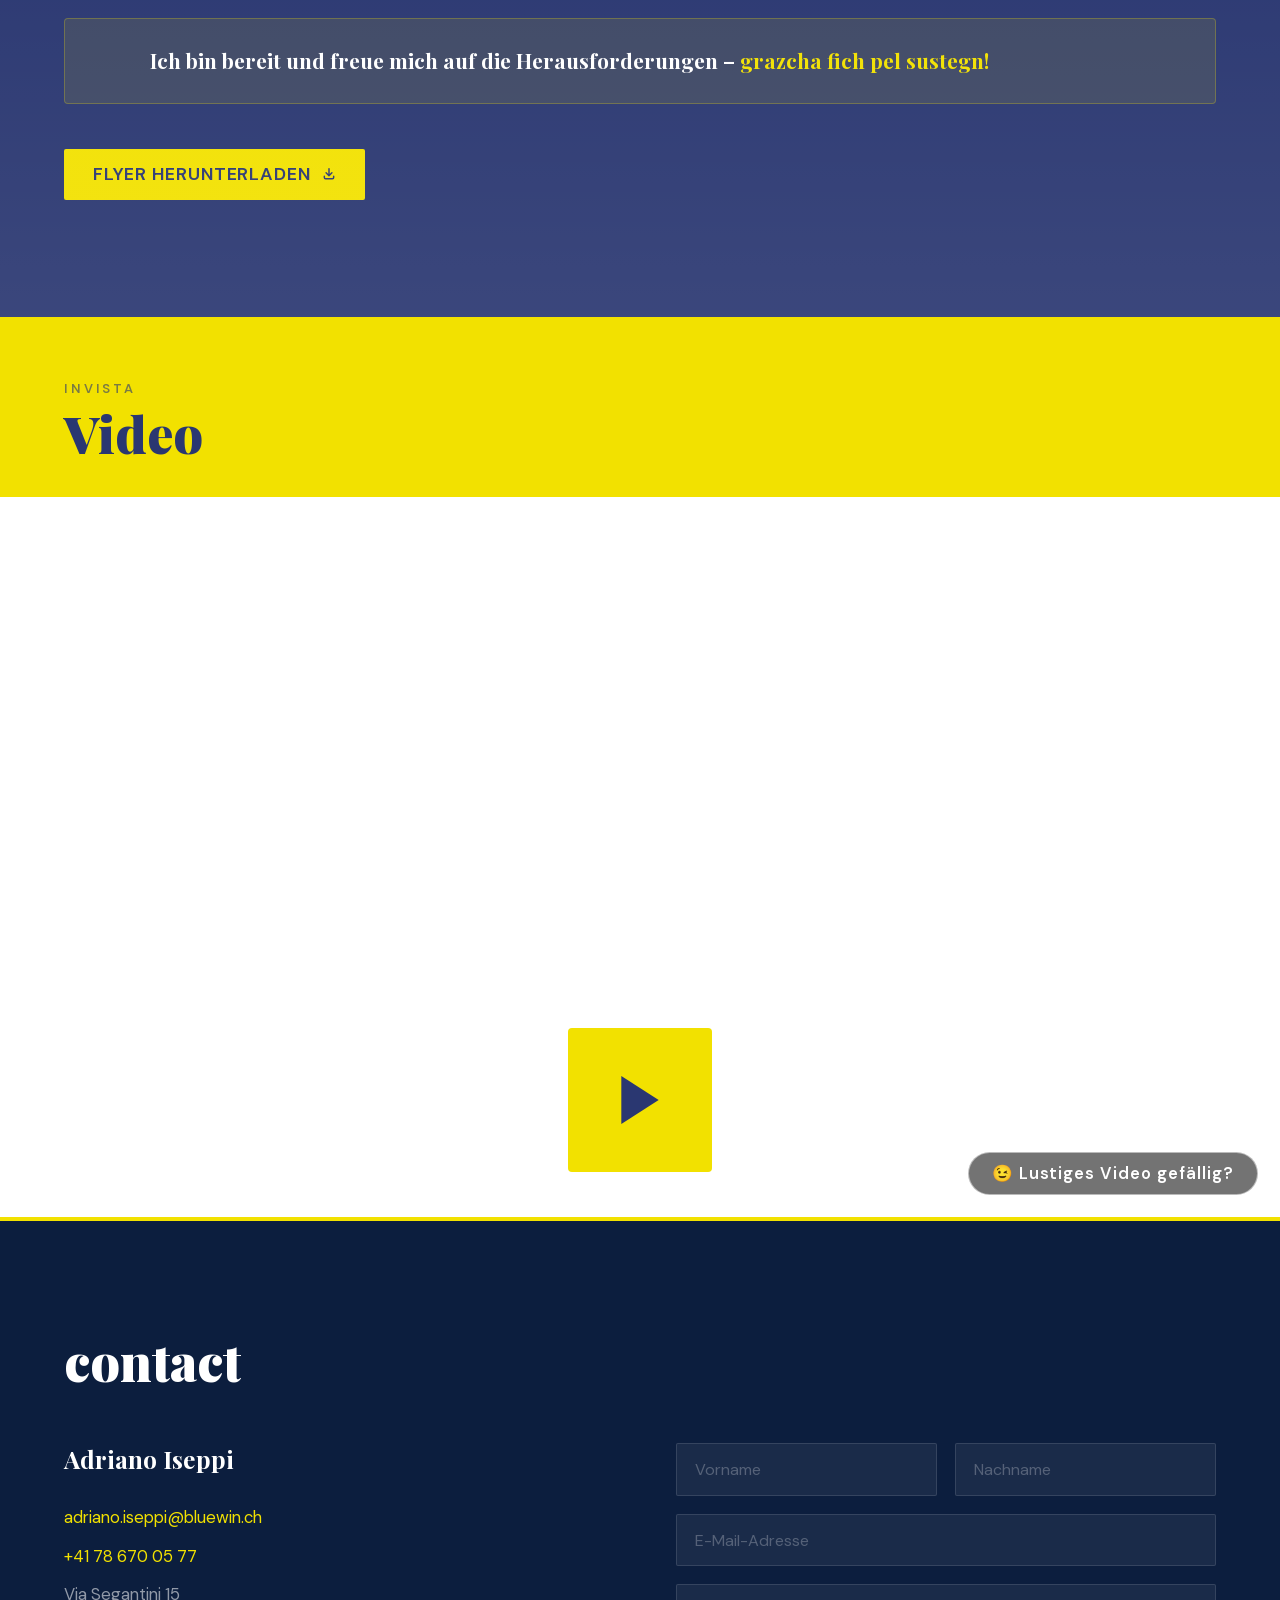
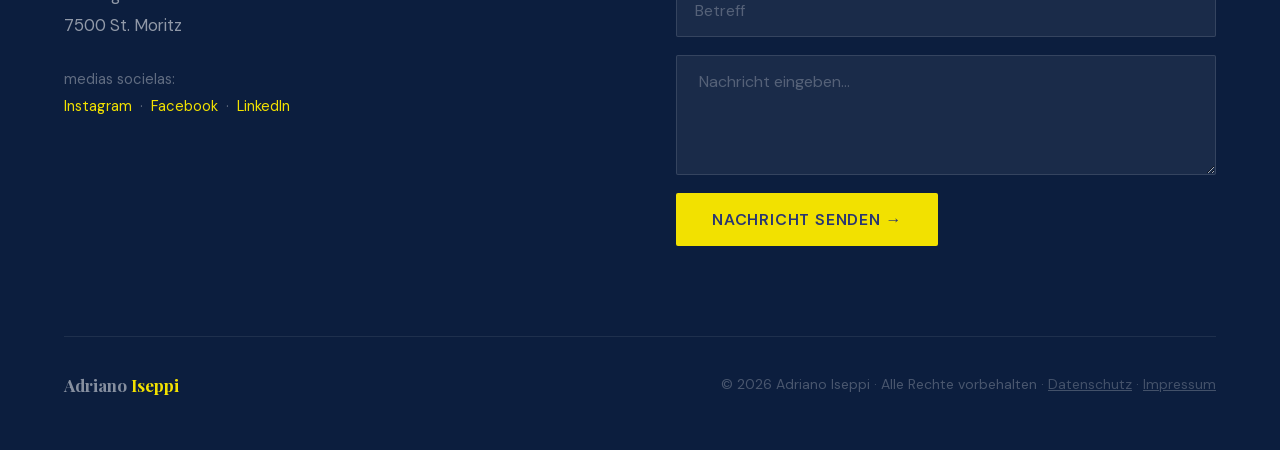
==== commit e57f2e0a: "Add Interviews section with TV and Radio links after hero New press section between hero and Ad pers" ====
--- a/index.html
+++ b/index.html
@@ -118,6 +118,28 @@
   </div>
 </section>
 
+<!-- INTERVISTAS / NEWS -->
+<section class="news-section" id="intervistas">
+  <div class="container">
+    <p class="section-label reveal">in discuors</p>
+    <h2 class="section-title reveal reveal-delay-1">Interviews</h2>
+    <div class="news-links">
+      <a class="news-link reveal reveal-delay-2" href="https://www.tvsuedostschweiz.ch/dossiers/wahlen-graubuenden/1198433782" target="_blank" rel="noopener">
+        <span class="news-meta">TV</span>
+        <span class="news-title">Gespräch TV Südostschweiz</span>
+        <span class="news-duration">9:43</span>
+        <span class="news-arrow">→</span>
+      </a>
+      <a class="news-link reveal reveal-delay-3" href="https://radiogrischa.ch/news/wer-fuehrt-st-moritz-die-zukunft-wir-stellen-die-kandidaten-vor-adriano-iseppi" target="_blank" rel="noopener">
+        <span class="news-meta">Radio</span>
+        <span class="news-title">Interview Radio Grischa</span>
+        <span class="news-duration">5:10</span>
+        <span class="news-arrow">→</span>
+      </a>
+    </div>
+  </div>
+</section>
+
 <!-- ZUR PERSON -->
 <section id="person">
   <div class="container">
@@ -278,7 +300,7 @@
           <svg class="akk-icon" viewBox="0 0 24 24" fill="none" stroke="currentColor" stroke-width="2.5"><path stroke-linecap="round" stroke-linejoin="round" d="M19 9l-7 7-7-7"/></svg>
         </button>
         <div class="akk-body">
-          <p><strong>St. Moritz hat einen guten Drive.</strong> Angestossene Projekte müssen jetzt umgesetzt und finanziert werden. Weitere sollen folgen. St. Moritz ist gefordert, um <mark>als Wohn- und Lebensort für die einheimische Bevölkerung und für die Gäste noch attraktiver zu werden.</mark> Mit Leadership, Leidenschaft und Teamwork stehe ich engagiert dafür ein!</p>
+          <p><strong>St. Moritz hat einen guten Drive.</strong> Angestossene Projekte müssen jetzt umgesetzt und finanziert werden. Weiteres sollen folgen. St. Moritz ist gefordert, um <mark>als Wohn- und Lebensort für die einheimische Bevölkerung und für die Gäste noch attraktiver zu werden.</mark> Mit Leadership, Leidenschaft und Teamwork stehe ich engagiert dafür ein!</p>
         </div>
       </div>
 
@@ -414,6 +436,8 @@
 
   </div>
 </section>
+
+
 
 
 
@@ -634,4 +658,4 @@
 </script>
 <div class="safe-area-bottom"></div>
 </body>
-</html>
+</html>
--- a/style.css
+++ b/style.css
@@ -102,6 +102,13 @@
 .hero-cta:hover { transform:translateY(-2px); box-shadow:0 8px 28px rgba(242,225,0,.4); }
 .hero-cta svg { transition:transform var(--tr); }
 .hero-cta:hover svg { transform:translateX(4px); }
+.hero-cta-secondary {
+  display:inline-block; margin-top:.9rem;
+  color:rgba(255,255,255,.55); font-size:.82rem; font-weight:500; letter-spacing:.1em;
+  text-transform:uppercase; text-decoration:none;
+  transition:color var(--tr);
+}
+.hero-cta-secondary:hover { color:var(--stm-yellow); }
 .cta-secondary {
   display:inline-flex; align-items:center; gap:.6rem;
   background:var(--stm-yellow); color:var(--stm-blue);
@@ -310,6 +317,49 @@
 .single-photo-wrap img { width:100%; height:auto; max-height:780px; object-fit:contain; display:block; }
 .single-photo-overlay { position:absolute; inset:0; background:linear-gradient(to top,rgba(12,30,62,.35) 0%,transparent 40%); pointer-events:none; }
 
+/* ════ NEWS / INTERVISTAS ════════════════════════════ */
+.news-section { padding:2.25rem 0; background:var(--stm-white); position:relative; }
+.news-section::before { content:''; position:absolute; top:0; left:0; right:0; height:16px; background:var(--stm-yellow); }
+.news-section .section-label { color:var(--stm-yellow); }
+.news-section .section-title { color:var(--stm-blue); }
+.news-links { margin-top:2.2rem; border-top:1px solid rgba(42,55,113,.12); }
+.news-link {
+  display:flex; align-items:center; gap:1.2rem;
+  padding:1.4rem 0;
+  border-bottom:1px solid rgba(42,55,113,.12);
+  color:var(--stm-blue); text-decoration:none;
+  transition:color .2s, padding-left .25s;
+}
+.news-link:hover { color:var(--stm-dark); padding-left:.5rem; }
+.news-meta {
+  flex-shrink:0;
+  font-size:.65rem; font-weight:700; letter-spacing:.2em; text-transform:uppercase;
+  color:var(--stm-blue);
+  background:var(--stm-yellow);
+  border:none;
+  border-radius:2px;
+  padding:.25rem .6rem;
+  min-width:3.2rem; text-align:center;
+}
+.news-link .news-title {
+  flex:1;
+  font-family:var(--font-display); font-size:clamp(1rem,2.2vw,1.25rem); font-weight:700; line-height:1.25;
+}
+.news-arrow {
+  flex-shrink:0;
+  font-size:1.3rem; opacity:.4;
+  transition:opacity .2s, transform .25s;
+}
+.news-duration {
+  flex-shrink:0;
+  font-size:.72rem; font-weight:600; letter-spacing:.08em;
+  color:var(--stm-blue); opacity:.35;
+}
+.news-duration::before { content:'['; }
+.news-duration::after  { content:']'; }
+.news-link:hover .news-duration { opacity:.6; }
+.news-link:hover .news-arrow { opacity:.8; transform:translateX(4px); }
+
 /* ════ KONTAKT ═══════════════════════════════════════ */
 #kontakt { padding:6rem 0 calc(3rem + env(safe-area-inset-bottom)); background:var(--stm-dark); position:relative; }
 #kontakt::before { content:''; position:absolute; top:0; left:0; right:0; height:4px; background:var(--stm-yellow); }
@@ -426,6 +476,7 @@
   .mobile-br { display:block; }
   .hero-cta { font-size:.9rem; padding:.95rem 1.6rem; gap:.5rem; }
   .hero-text .hero-cta { display:none; }
+  .hero-text .hero-cta-secondary { display:none; }
   .hero-cta-mobile-wrap { display:block; padding-top:2rem; padding-bottom:2rem; }
 
   /* Weniger vertikaler Abstand */
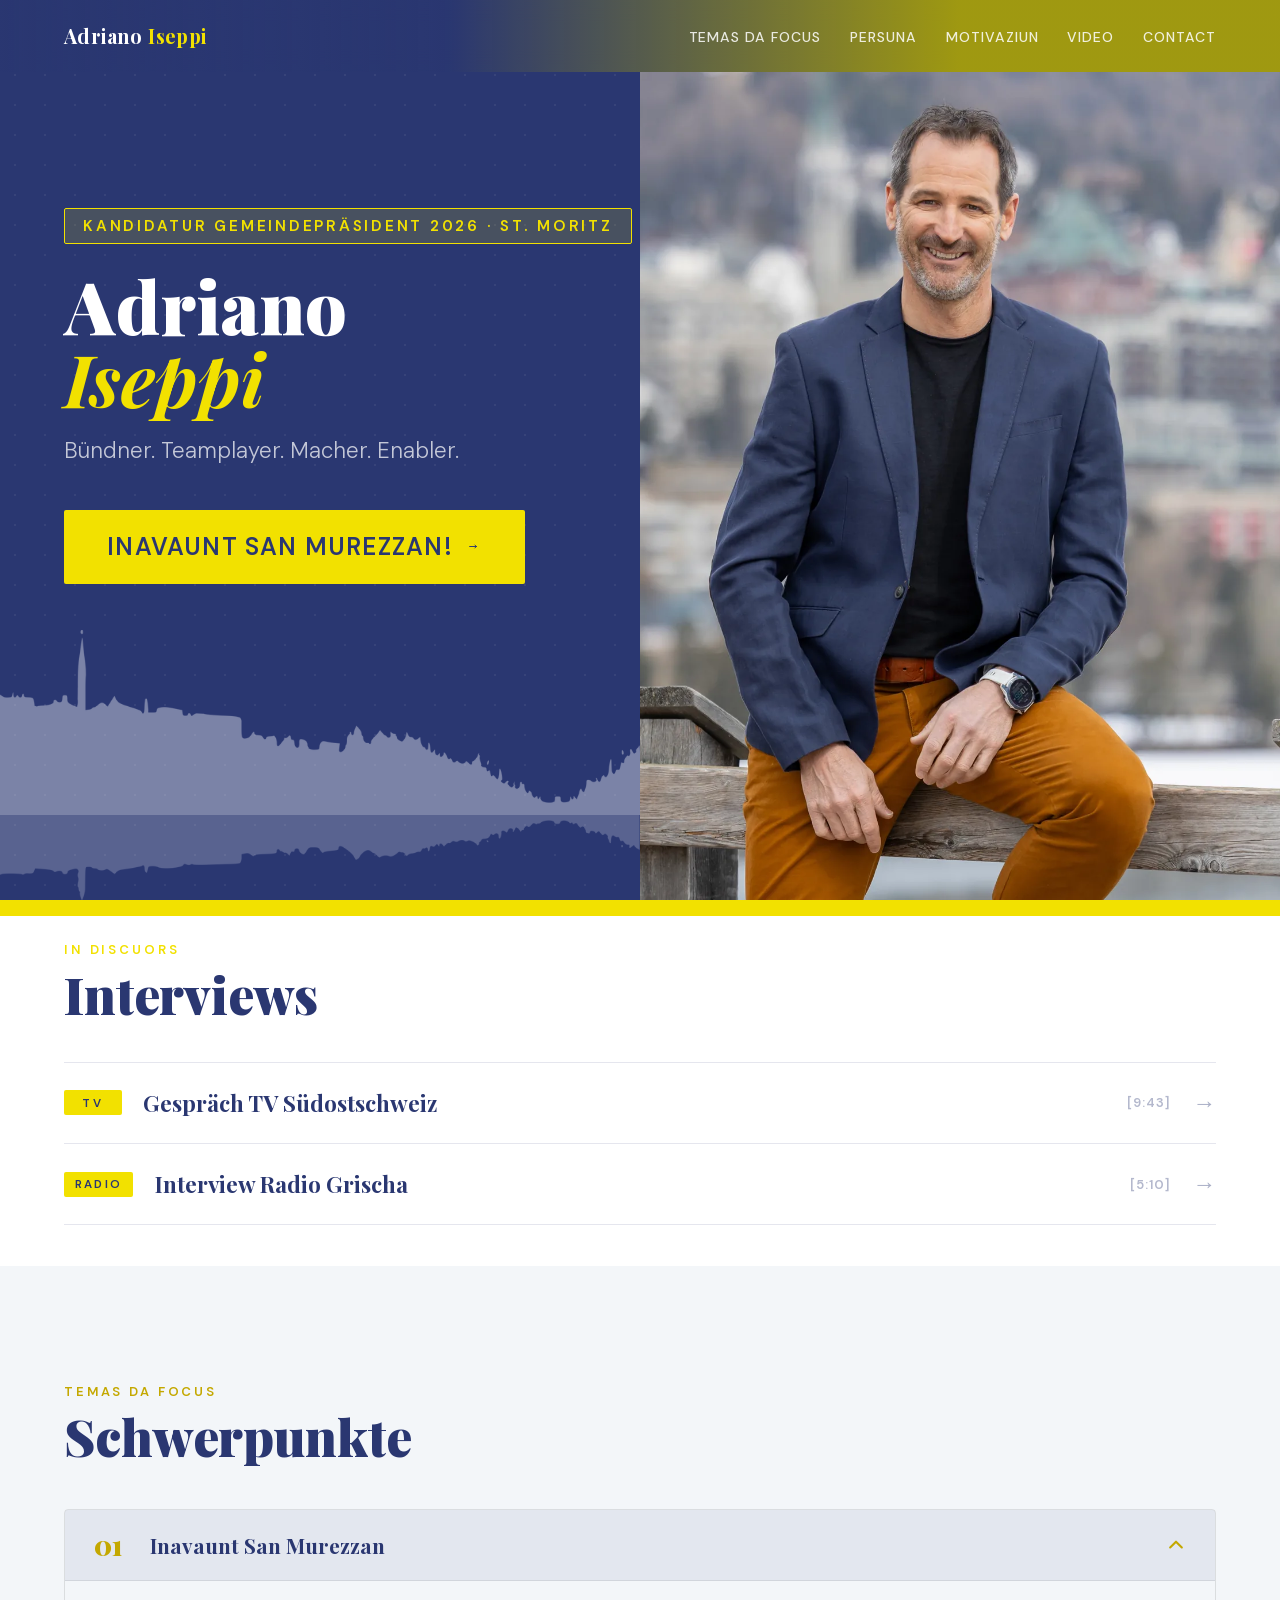
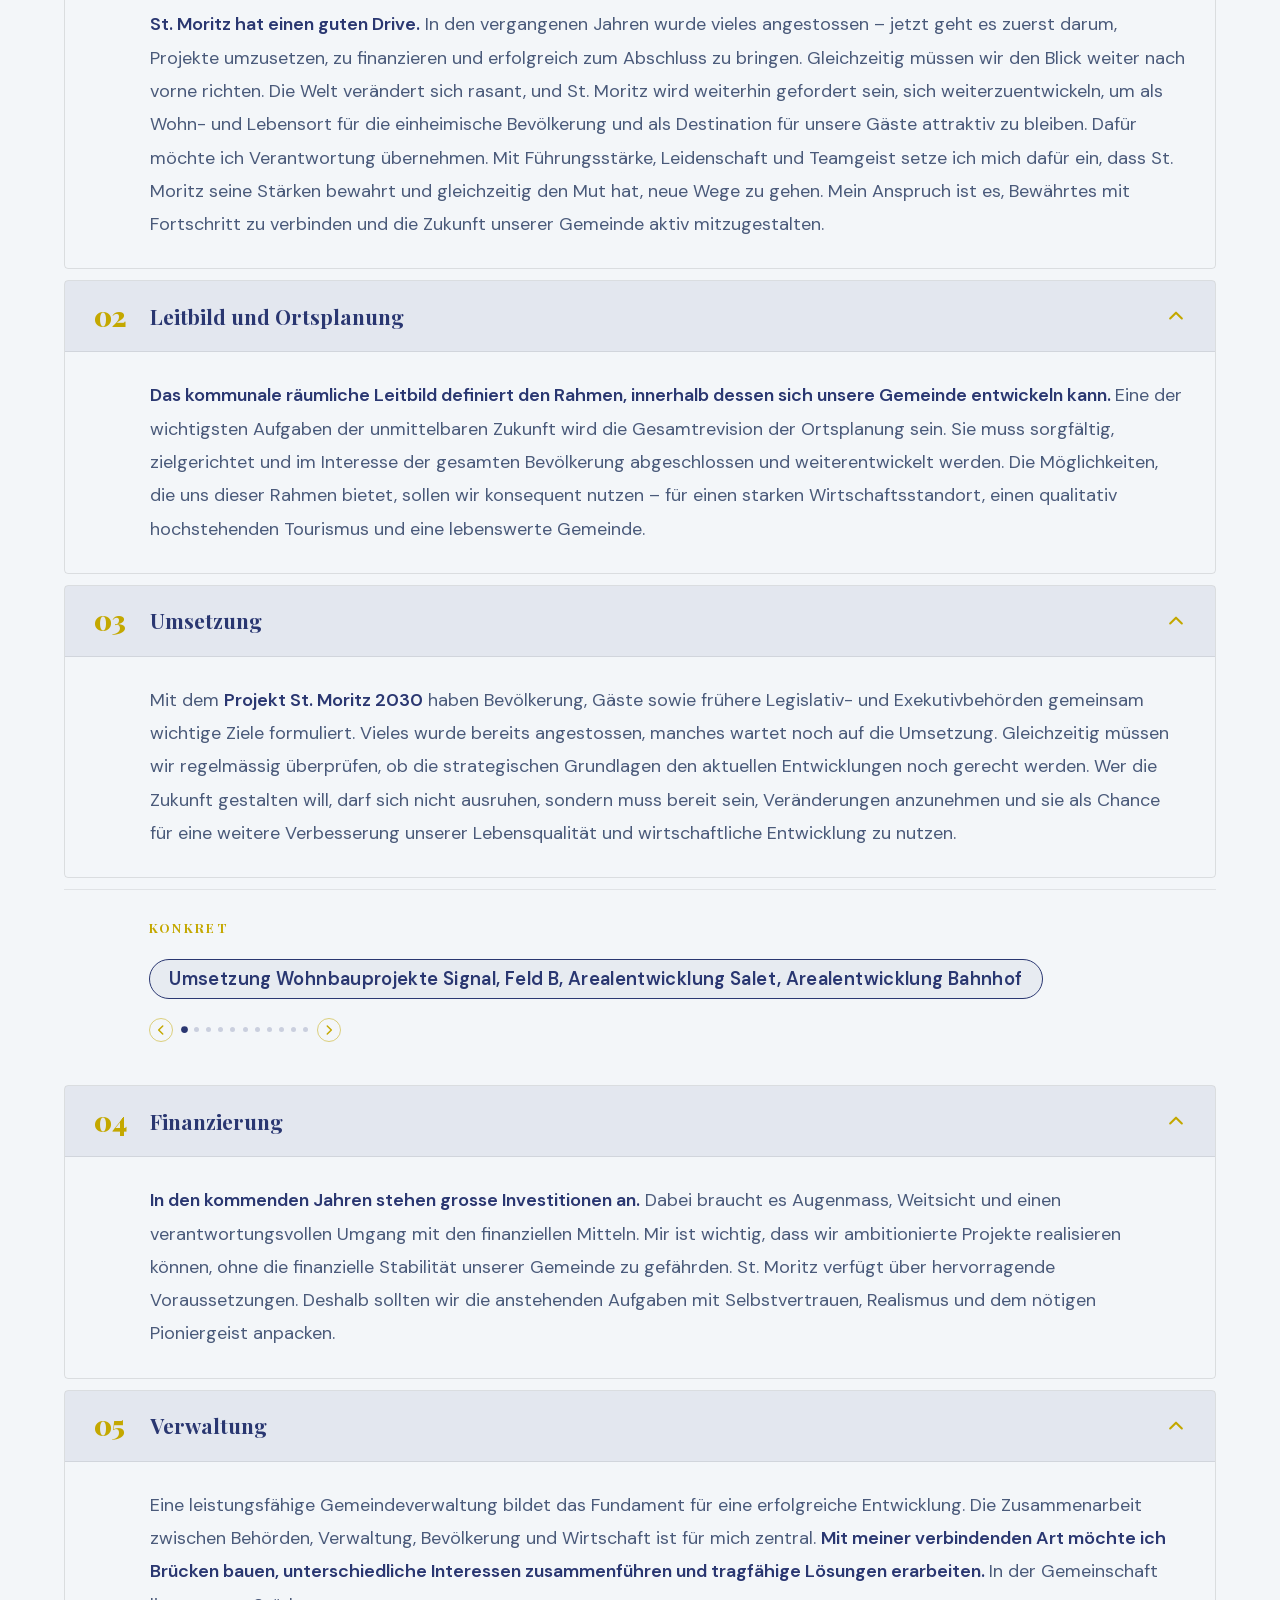
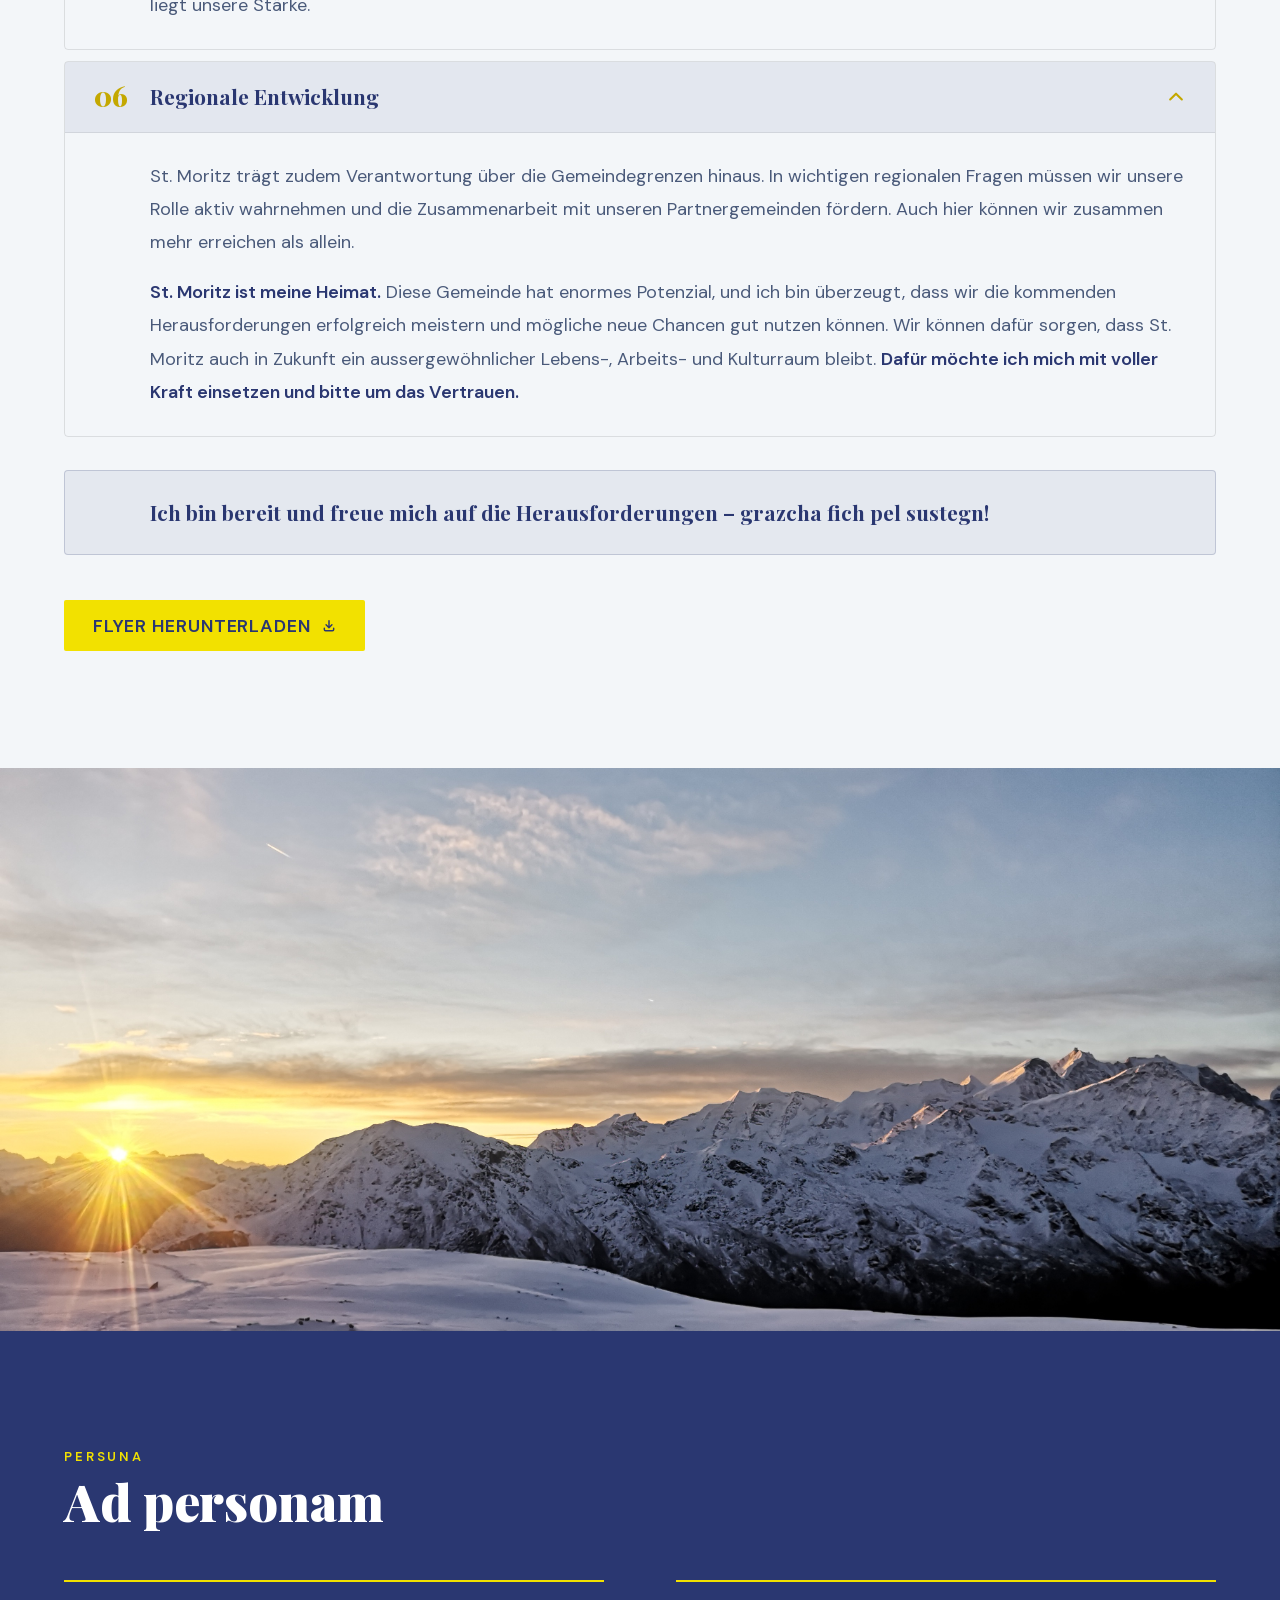
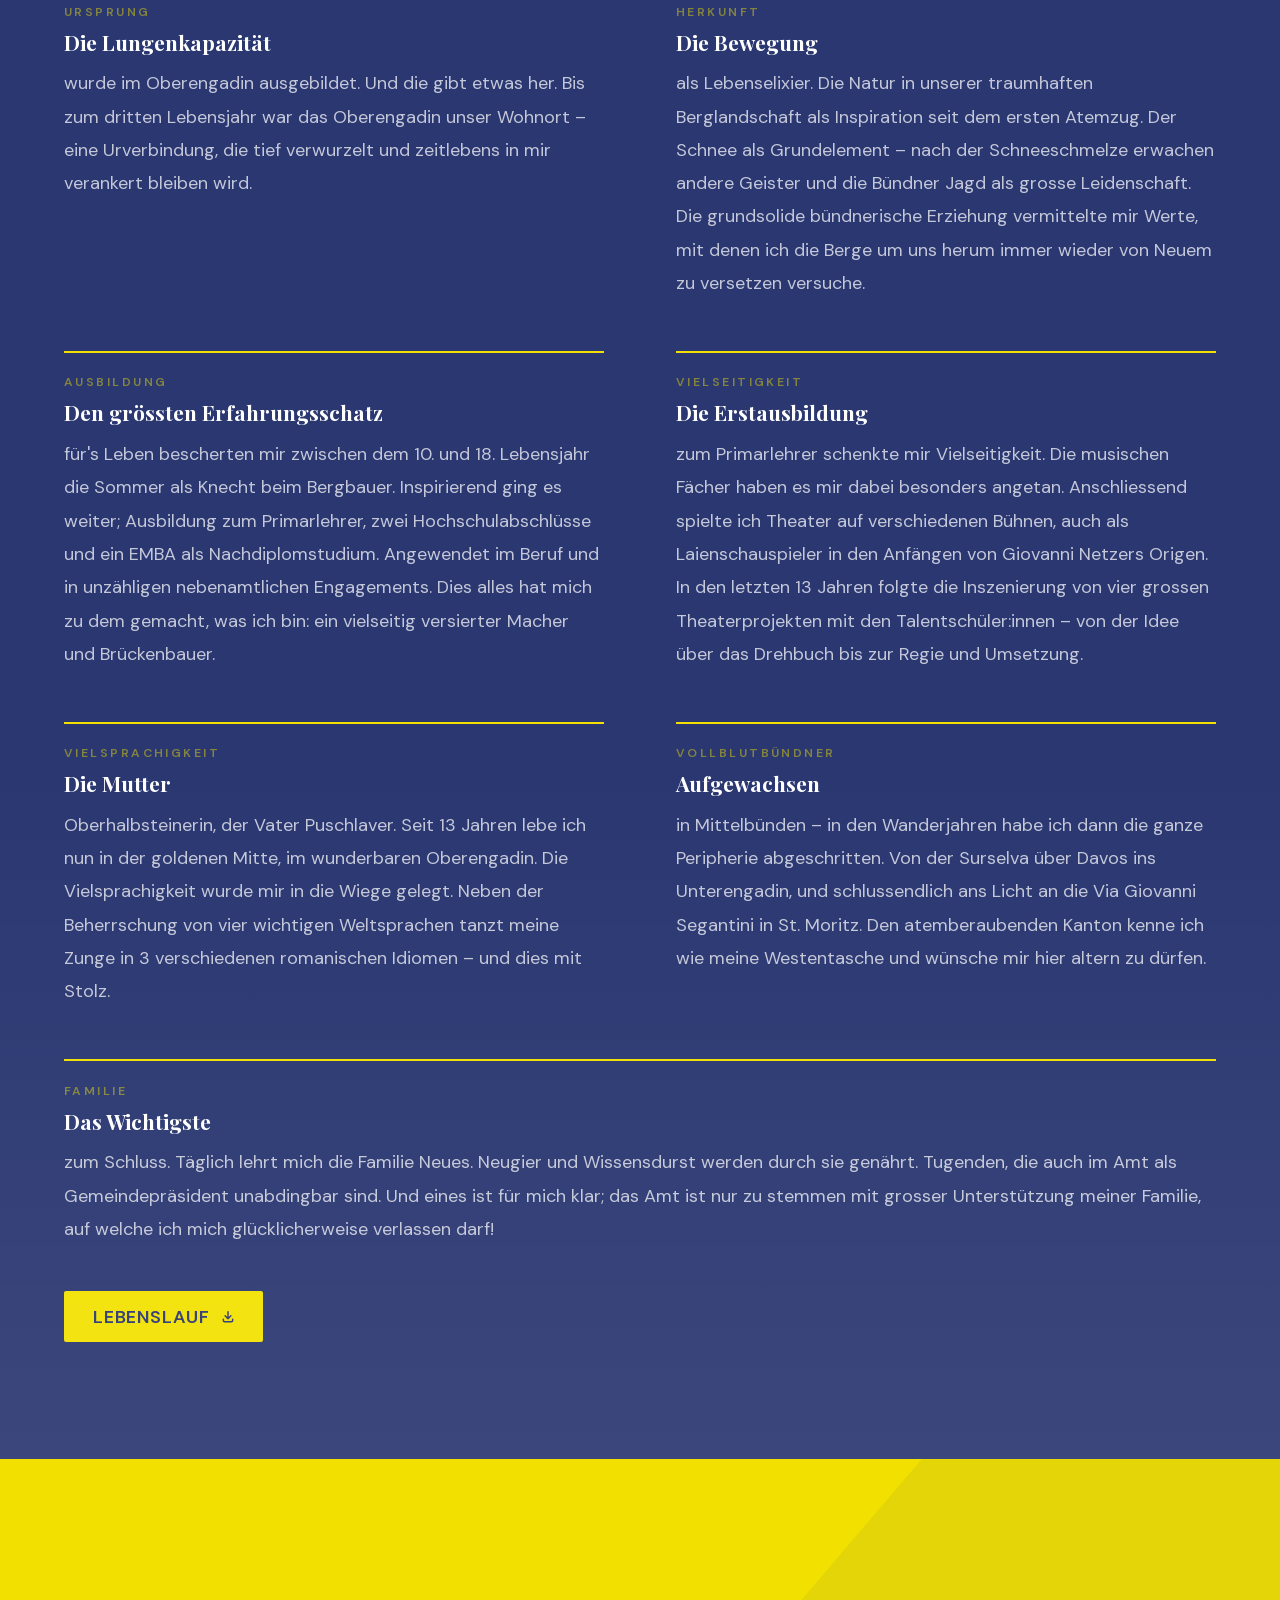
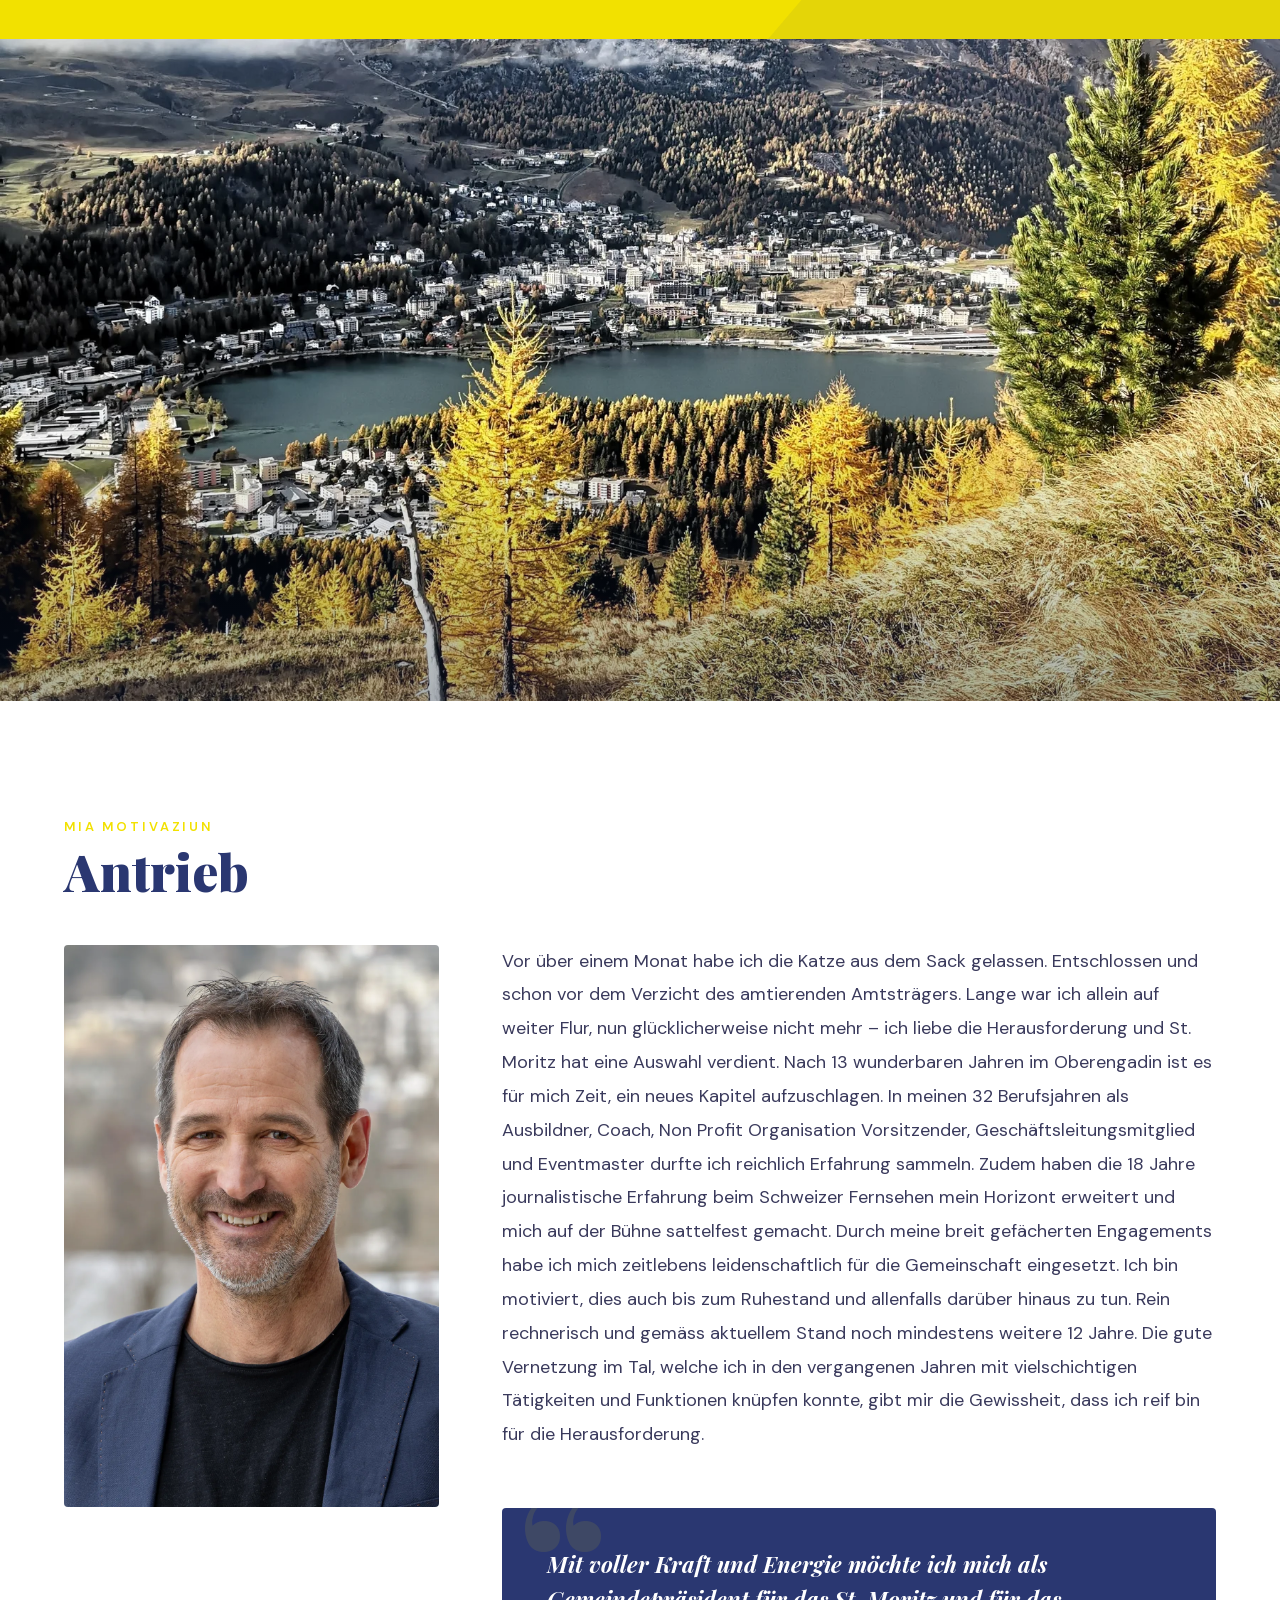
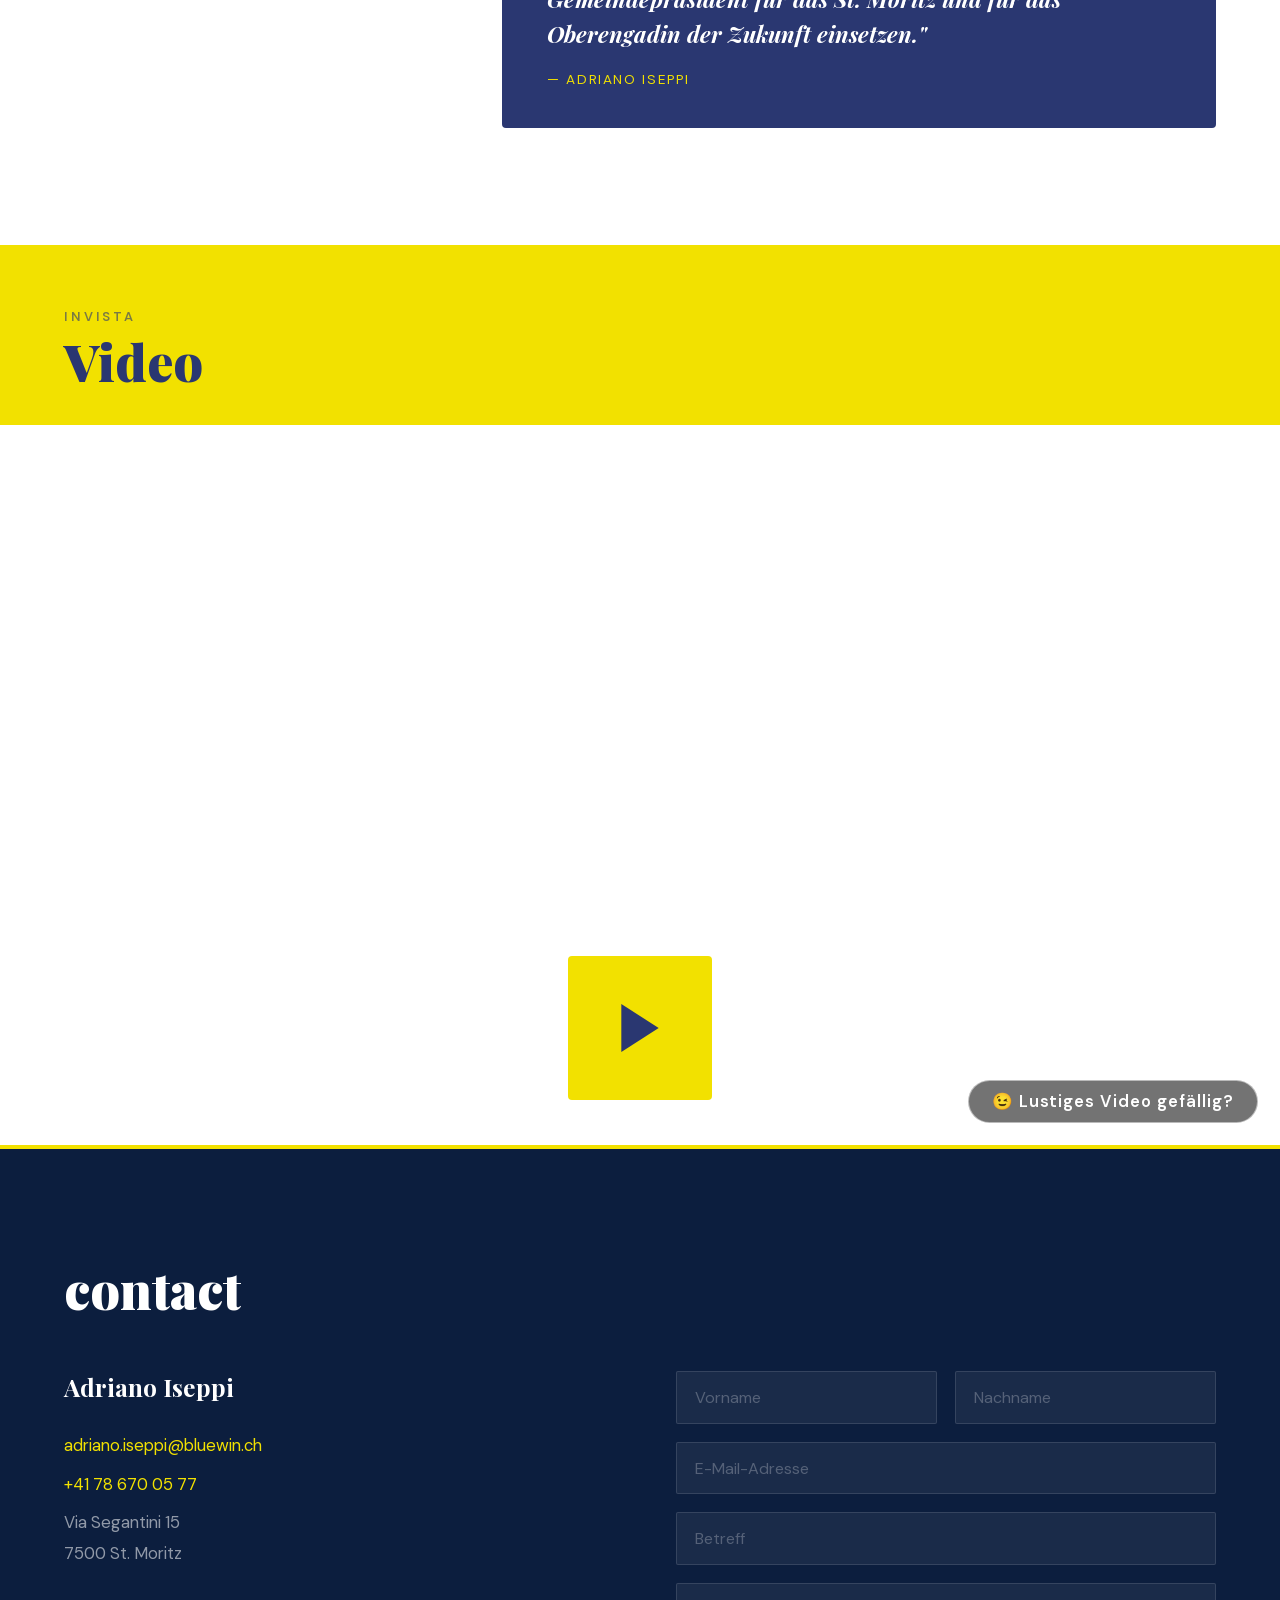
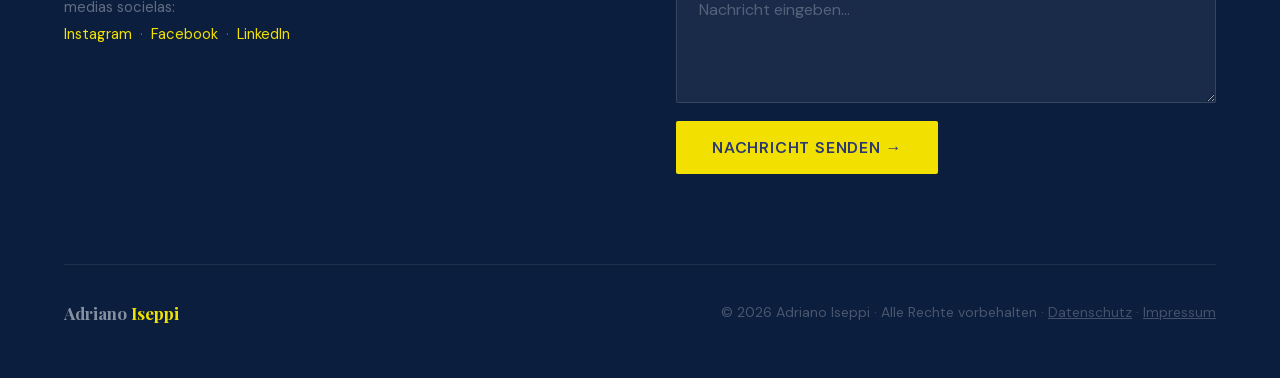
==== commit e9aae00d: "Restructure sections, swap visual themes, and refine accordion - Move Fokusgebiete after Interviews;" ====
--- a/index.html
+++ b/index.html
@@ -59,9 +59,9 @@
       <span></span><span></span><span></span>
     </button>
     <ul class="nav-links" id="navLinks">
+      <li><a href="#fokus"      onclick="closeMenu()">temas da focus</a></li>
       <li><a href="#person"     onclick="closeMenu()">persuna</a></li>
       <li><a href="#motivation" onclick="closeMenu()">motivaziun</a></li>
-      <li><a href="#fokus"      onclick="closeMenu()">temas da focus</a></li>
       <li><a href="#media"      onclick="closeMenu()">video</a></li>
       <li><a href="#kontakt"    onclick="closeMenu()">contact</a></li>
     </ul>
@@ -140,189 +140,45 @@
   </div>
 </section>
 
-<!-- ZUR PERSON -->
-<section id="person">
-  <div class="container">
-    <p class="section-label reveal">persuna</p>
-    <h2 class="section-title reveal reveal-delay-1">Ad personam</h2>
-    <div class="person-categories">
-
-      <div class="person-cat reveal">
-        <span class="person-cat-label">Ursprung</span> <!--bigger-->
-        <h3 class="person-cat-key">Die Lungenkapazität</h3>
-        <p>wurde im Oberengadin ausgebildet. Und die gibt etwas her. Bis zum dritten Lebensjahr war das Oberengadin unser Wohnort – eine Urverbindung, die tief verwurzelt und zeitlebens in mir verankert bleiben wird.</p>
-      </div>
-
-      <div class="person-cat reveal reveal-delay-1">
-        <span class="person-cat-label">Herkunft</span>
-        <h3 class="person-cat-key">Die Bewegung</h3>
-        <p>als Lebenselixier. Die Natur in unserer traumhaften Berglandschaft als Inspiration seit dem ersten Atemzug. Der Schnee als Grundelement – nach der Schneeschmelze erwachen andere Geister und die Bündner Jagd als grosse Leidenschaft. Die grundsolide bündnerische Erziehung vermittelte mir Werte, mit denen ich die Berge um uns herum immer wieder von Neuem zu versetzen versuche.</p>
-      </div>
-
-      <div class="person-cat reveal">
-        <span class="person-cat-label">Ausbildung</span>
-        <h3 class="person-cat-key">Den grössten Erfahrungsschatz</h3>
-        <p>für's Leben bescherten mir zwischen dem 10. und 18. Lebensjahr die Sommer als Knecht beim Bergbauer. Inspirierend ging es weiter; Ausbildung zum Primarlehrer, zwei Hochschulabschlüsse und ein EMBA als Nachdiplomstudium. Angewendet im Beruf und in unzähligen nebenamtlichen Engagements. Dies alles hat mich zu dem gemacht, was ich bin: ein vielseitig versierter Macher und Brückenbauer.</p>
-      </div>
-
-      <div class="person-cat reveal reveal-delay-1">
-        <span class="person-cat-label">Vielseitigkeit</span>
-        <h3 class="person-cat-key">Die Erstausbildung</h3>
-        <p>zum Primarlehrer schenkte mir Vielseitigkeit. Die musischen Fächer haben es mir dabei besonders angetan. Anschliessend spielte ich Theater auf verschiedenen Bühnen, auch als Laienschauspieler in den Anfängen von Giovanni Netzers Origen. In den letzten 13 Jahren folgte die Inszenierung von vier grossen Theaterprojekten mit den Talentschüler:innen – von der Idee über das Drehbuch bis zur Regie und Umsetzung.</p>
-      </div>
-
-      <div class="person-cat reveal">
-        <span class="person-cat-label">Vielsprachigkeit</span>
-        <h3 class="person-cat-key">Die Mutter</h3>
-        <p>Oberhalbsteinerin, der Vater Puschlaver. Seit 13 Jahren lebe ich nun in der goldenen Mitte, im wunderbaren Oberengadin. Die Vielsprachigkeit wurde mir in die Wiege gelegt. Neben der Beherrschung von vier wichtigen Weltsprachen tanzt meine Zunge in 3 verschiedenen romanischen Idiomen – und dies mit Stolz.</p>
-      </div>
-
-      <div class="person-cat reveal reveal-delay-1">
-        <span class="person-cat-label">Vollblutbündner</span>
-        <h3 class="person-cat-key">Aufgewachsen</h3>
-        <p>in Mittelbünden – in den Wanderjahren habe ich dann die ganze Peripherie abgeschritten. Von der Surselva über Davos ins Unterengadin, und schlussendlich ans Licht an die Via Giovanni Segantini in St. Moritz. Den atemberaubenden Kanton kenne ich wie meine Westentasche und wünsche mir hier altern zu dürfen.</p>
-      </div>
-
-      <div class="person-cat person-cat--full reveal">
-        <span class="person-cat-label">Familie</span>
-        <h3 class="person-cat-key">Das Wichtigste</h3>
-        <p>zum Schluss. Täglich lehrt mich die Familie Neues. Neugier und Wissensdurst werden durch sie genährt. Tugenden, die auch im Amt als Gemeindepräsident unabdingbar sind. Und eines ist für mich klar; das Amt ist nur zu stemmen mit grosser Unterstützung meiner Familie, auf welche ich mich glücklicherweise verlassen darf!</p>
-      </div>
-
-    </div>
-    <div class="person-cv-link reveal reveal-delay-1">
-      <a href="CV Adriano Iseppi.pdf" target="_blank" class="cta-secondary">
-        Lebenslauf
-        <svg width="14" height="14" fill="none" viewBox="0 0 24 24" stroke="currentColor" stroke-width="2.5"><path stroke-linecap="round" stroke-linejoin="round" d="M4 16v2a2 2 0 002 2h12a2 2 0 002-2v-2M7 10l5 5 5-5M12 15V3"/></svg>
-      </a>
-    </div>
-  </div>
-</section>
-
-<!-- ZITAT BANNER -->
-<div class="quote-banner">
-  <div class="container">
-    <div class="quote-banner-inner reveal">
-      <!--<svg class="quote-mark" viewBox="0 0 52 40" fill="none" aria-hidden="true">
-        <path d="M0 40V24C0 10.2 7.5 2.7 22.5 0L25 4.4C19 5.7 15 9.3 14 15H22.5V40H0ZM29.5 40V24C29.5 10.2 37 2.7 52 0L54.5 4.4C48.5 5.7 44.5 9.3 43.5 15H52V40H29.5Z" fill="currentColor"/>
-      </svg>
-      <blockquote class="quote-banner-text">
-        „Lorem ipsum dolor sit amet, consectetur adipiscing elit, sed do eiusmod tempor incididunt ut labore et dolore magna aliqua."
-      </blockquote>
-      <cite class="quote-banner-cite">— Person</cite>-->
-    </div>
-  </div>
-</div>
-
-<!-- INLINE FOTO BANNER -->
-<div class="inline-photo-banner">
-  <picture>
-    <source srcset="Piz Mezdi 5.webp" type="image/webp">
-    <img src="Piz Mezdi 5.jpg" alt="Panorama Piz Mezdi – Oberengadin Graubünden" id="bannerPhoto" class="banner-img" width="1600" height="1200" loading="lazy">
-  </picture>
-  <!--<div class="photo-banner-placeholder">
-    <span class="ph-icon">📷</span>
-    <span>Panoramafoto<br><small>Querformat, min. 1400 × 600 px</small></span>
-  </div>
-  <div class="photo-banner-overlay">
-    <div class="container">
-      <p class="photo-banner-caption">Adriano Iseppi · Engadin</p>
-    </div>
-  </div>-->
-</div>
-
-
-<!-- MOTIVATION -->
-<section id="motivation">
-  <div class="container">
-    <p class="section-label reveal">Mia motivaziun</p>
-    <h2 class="section-title reveal reveal-delay-1">Antrieb</h2>
-
-    <div class="motivation-main reveal">
-      <!-- Grosses Portraitfoto links -->
-      <div class="motivation-portrait">
-        <!-- src="fotos/portrait.jpg" einfügen -->
-        <picture>
-          <source srcset="IMG_9864_2_1.webp" type="image/webp">
-          <img src="IMG_9864_2_1.jpg" alt="Adriano Iseppi – Portrait Kandidatur Gemeindepräsident St. Moritz" id="motivPortrait" width="1100" height="1650" loading="lazy">
-        </picture>
-        <!--<div class="ph-placeholder">
-          <span class="ph-icon">🖼</span>
-          <span>Portraitfoto hier einfügen</span>
-        </div>-->
-      </div>
-
-      <!-- Text + Zitat rechts -->
-      <div class="motivation-right">
-        <div class="motivation-text">
-          <p>Vor über einem Monat habe ich die Katze aus dem Sack gelassen. Entschlossen und schon vor dem Verzicht des amtierenden Amtsträgers. Lange war ich allein auf weiter Flur, nun glücklicherweise nicht mehr – ich liebe die Herausforderung und St. Moritz hat eine Auswahl verdient. 
-            Nach 13 wunderbaren Jahren im Oberengadin ist es für mich Zeit, ein neues Kapitel aufzuschlagen. 
-            In meinen 32 Berufsjahren als Ausbildner, Coach, Non Profit Organisation Vorsitzender, Geschäftsleitungsmitglied und Eventmaster durfte ich reichlich Erfahrung sammeln. Zudem haben die 18 Jahre journalistische Erfahrung beim Schweizer Fernsehen mein Horizont erweitert und mich auf der Bühne sattelfest gemacht. 
-            Durch meine breit gefächerten Engagements habe ich mich zeitlebens leidenschaftlich für die Gemeinschaft eingesetzt. 
-            Ich bin motiviert, dies auch bis zum Ruhestand und allenfalls darüber hinaus zu tun. Rein rechnerisch und gemäss aktuellem Stand noch mindestens weitere 12 Jahre. 
-            Die gute Vernetzung im Tal, welche ich in den vergangenen Jahren mit vielschichtigen Tätigkeiten und Funktionen knüpfen konnte, gibt mir die Gewissheit, dass ich reif bin für die Herausforderung.
-        </p>
-        </div>
-        <div class="motivation-quote">
-          <blockquote>Mit voller Kraft und Energie möchte ich mich als Gemeindepräsident für das St. Moritz und für das Oberengadin der Zukunft einsetzen."</blockquote>
-          <cite>— Adriano Iseppi</cite>
-        </div>
-      </div>
-    </div>
-  </div>
-</section>
-
-
-<!-- EINZELFOTO -->
-<section class="single-photo-section">
-  <div class="single-photo-wrap reveal reveal-delay-2">
-    <picture>
-      <source media="(min-width:768px)" srcset="St.Moritz2.webp" type="image/webp">
-      <source media="(min-width:768px)" srcset="St.Moritz2.jpg">
-      <source srcset="St.Moritz.webp" type="image/webp">
-      <img src="St.Moritz.jpg" alt="St. Moritz – Gemeinde im Oberengadin, Graubünden" id="singlePhoto" width="1440" height="1430" loading="lazy">
-    </picture>
-    <div class="single-photo-overlay"></div>
-  </div>
-</section>
-
 <!-- FOKUSGEBIETE -->
 <section id="fokus">
   <div class="container">
     <p class="section-label reveal">temas da focus</p>
-    <h2 class="section-title white reveal reveal-delay-1">Schwerpunkte</h2>
+    <h2 class="section-title reveal reveal-delay-1">Schwerpunkte</h2>
     <div class="fokus-accordion reveal">
 
-      <div class="akk-item">
-        <button class="akk-header" aria-expanded="false">
+      <div class="akk-item open">
+        <button class="akk-header" aria-expanded="true">
           <span class="akk-num">01</span>
           <span class="akk-title">Inavaunt San Murezzan</span>
           <svg class="akk-icon" viewBox="0 0 24 24" fill="none" stroke="currentColor" stroke-width="2.5"><path stroke-linecap="round" stroke-linejoin="round" d="M19 9l-7 7-7-7"/></svg>
         </button>
         <div class="akk-body">
-          <p><strong>St. Moritz hat einen guten Drive.</strong> Angestossene Projekte müssen jetzt umgesetzt und finanziert werden. Weiteres sollen folgen. St. Moritz ist gefordert, um <mark>als Wohn- und Lebensort für die einheimische Bevölkerung und für die Gäste noch attraktiver zu werden.</mark> Mit Leadership, Leidenschaft und Teamwork stehe ich engagiert dafür ein!</p>
-        </div>
-      </div>
-
-      <div class="akk-item">
-        <button class="akk-header" aria-expanded="false">
+          <p><strong>St. Moritz hat einen guten Drive.</strong> In den vergangenen Jahren wurde vieles angestossen – jetzt geht es zuerst darum, Projekte umzusetzen, zu finanzieren und erfolgreich zum Abschluss zu bringen. Gleichzeitig müssen wir den Blick weiter nach vorne richten. Die Welt verändert sich rasant, und St. Moritz wird weiterhin gefordert sein, sich weiterzuentwickeln, um als Wohn- und Lebensort für die einheimische Bevölkerung und als Destination für unsere Gäste attraktiv zu bleiben.
+Dafür möchte ich Verantwortung übernehmen. Mit Führungsstärke, Leidenschaft und Teamgeist setze ich mich dafür ein, dass St. Moritz seine Stärken bewahrt und gleichzeitig den Mut hat, neue Wege zu gehen. Mein Anspruch ist es, Bewährtes mit Fortschritt zu verbinden und die Zukunft unserer Gemeinde aktiv mitzugestalten.
+</p>
+        </div>
+      </div>
+
+      <div class="akk-item open">
+        <button class="akk-header" aria-expanded="true">
           <span class="akk-num">02</span>
-          <span class="akk-title">Leitbild – Leitplanken</span>
+          <span class="akk-title">Leitbild und Ortsplanung</span>
           <svg class="akk-icon" viewBox="0 0 24 24" fill="none" stroke="currentColor" stroke-width="2.5"><path stroke-linecap="round" stroke-linejoin="round" d="M19 9l-7 7-7-7"/></svg>
         </button>
         <div class="akk-body">
-          <p><strong>Das kommunale räumliche Leitbild gibt den möglichen Wirkungsbereich der Gemeinde vor.</strong> Darauf basierend muss in den nächsten Jahren nun zuerst die Gesamtrevision der Ortsplanung in trockene Tücher gebracht werden. Nicht mehr, aber vor allem auch nicht weniger. Die Möglichkeiten im klar abgesteckten Bereich müssen ausgeschöpft werden. <mark>Für einen prosperierenden Tourismus und einen starken Wirtschaftsstandort.</mark></p>
-        </div>
-      </div>
-
-      <div class="akk-item">
-        <button class="akk-header" aria-expanded="false">
+          <p><strong>Das kommunale räumliche Leitbild definiert den Rahmen, innerhalb dessen sich unsere Gemeinde entwickeln kann. </strong> Eine der wichtigsten Aufgaben der unmittelbaren Zukunft wird die Gesamtrevision der Ortsplanung sein. Sie muss sorgfältig, zielgerichtet und im Interesse der gesamten Bevölkerung abgeschlossen und weiterentwickelt werden. Die Möglichkeiten, die uns dieser Rahmen bietet, sollen wir konsequent nutzen – für einen starken Wirtschaftsstandort, einen qualitativ hochstehenden Tourismus und eine lebenswerte Gemeinde.</p>
+        </div>
+      </div>
+
+      <div class="akk-item open">
+        <button class="akk-header" aria-expanded="true">
           <span class="akk-num">03</span>
           <span class="akk-title">Umsetzung</span>
           <svg class="akk-icon" viewBox="0 0 24 24" fill="none" stroke="currentColor" stroke-width="2.5"><path stroke-linecap="round" stroke-linejoin="round" d="M19 9l-7 7-7-7"/></svg>
         </button>
         <div class="akk-body">
-          <p>Mit dem <strong>Projekt St. Moritz 2030</strong> hat bereits die vorletzte „Generation" von Legislative und Exekutive mit Mitwirkung von Bevölkerung und Gästen die Stossrichtung definiert. Primär gilt es nun die dort festgelegten Ziele mit Akribie weiterzuverfolgen. <mark>Es wurde einiges angestossen, bestimmte Aufgaben und Visionen aus dem Strategiepapier werden aber noch nicht abschliessend umgesetzt.</mark> Andere liegen noch völlig brach. Es gibt noch sehr viel zu tun.</p>
+          <p>Mit dem <strong>Projekt St. Moritz 2030</strong> haben Bevölkerung, Gäste sowie frühere Legislativ- und Exekutivbehörden gemeinsam wichtige Ziele formuliert. Vieles wurde bereits angestossen, manches wartet noch auf die Umsetzung. Gleichzeitig müssen wir regelmässig überprüfen, ob die strategischen Grundlagen den aktuellen Entwicklungen noch gerecht werden. Wer die Zukunft gestalten will, darf sich nicht ausruhen, sondern muss bereit sein, Veränderungen anzunehmen und sie als Chance für eine weitere Verbesserung unserer Lebensqualität und wirtschaftliche Entwicklung zu nutzen.</p>
         </div>
       </div>
 
@@ -355,26 +211,36 @@
         </div>
       </div>
 
-      <div class="akk-item">
-        <button class="akk-header" aria-expanded="false">
+      <div class="akk-item open">
+        <button class="akk-header" aria-expanded="true">
           <span class="akk-num">04</span>
           <span class="akk-title">Finanzierung</span>
           <svg class="akk-icon" viewBox="0 0 24 24" fill="none" stroke="currentColor" stroke-width="2.5"><path stroke-linecap="round" stroke-linejoin="round" d="M19 9l-7 7-7-7"/></svg>
         </button>
         <div class="akk-body">
-          <p><strong>Sehr grosse Investitionen stehen an.</strong> Es gilt nun, die Projekte mit Umsicht zu realisieren. Mit Weitsicht, um auch nächste Projekte zu ermöglichen. <mark>Um all diese grossen Kisten finanzieren zu können, ist St. Moritz in den nächsten Jahren sehr gefordert.</mark> Luftschlösser sollen andere bauen. <strong>St. Moritz hat gute Voraussetzungen und darf sich mit viel Selbstbewusstsein an die Umsetzung machen.</strong></p>
-        </div>
-      </div>
-
-      <div class="akk-item">
-        <button class="akk-header" aria-expanded="false">
+          <p><strong>In den kommenden Jahren stehen grosse Investitionen an.</strong> Dabei braucht es Augenmass, Weitsicht und einen verantwortungsvollen Umgang mit den finanziellen Mitteln. Mir ist wichtig, dass wir ambitionierte Projekte realisieren können, ohne die finanzielle Stabilität unserer Gemeinde zu gefährden. St. Moritz verfügt über hervorragende Voraussetzungen. Deshalb sollten wir die anstehenden Aufgaben mit Selbstvertrauen, Realismus und dem nötigen Pioniergeist anpacken.</p>
+        </div>
+      </div>
+
+      <div class="akk-item open">
+        <button class="akk-header" aria-expanded="true">
           <span class="akk-num">05</span>
-          <span class="akk-title">Verwaltung und regionale Entwicklung</span>
+          <span class="akk-title">Verwaltung</span>
           <svg class="akk-icon" viewBox="0 0 24 24" fill="none" stroke="currentColor" stroke-width="2.5"><path stroke-linecap="round" stroke-linejoin="round" d="M19 9l-7 7-7-7"/></svg>
         </button>
         <div class="akk-body">
-          <p>St. Moritz ist gut aufgestellt. <mark>Eine effiziente Gemeindeverwaltung bildet das Fundament für die weitere, erfolgreiche Entwicklung.</mark> Die operative Organisationsstruktur soll weiter optimiert werden. Mit meiner verbindenden Art setze ich mich im Team dafür ein.</p>
-          <p>And last, but not least: <mark>In den wichtigen, regionalen Themen muss St. Moritz Verantwortung übernehmen und die Zusammenarbeit fördern!</mark></p>
+          <p>Eine leistungsfähige Gemeindeverwaltung bildet das Fundament für eine erfolgreiche Entwicklung. Die Zusammenarbeit zwischen Behörden, Verwaltung, Bevölkerung und Wirtschaft ist für mich zentral. <strong>Mit meiner verbindenden Art möchte ich Brücken bauen, unterschiedliche Interessen zusammenführen und tragfähige Lösungen erarbeiten. </strong>In der Gemeinschaft liegt unsere Stärke.</p>
+        </div>
+      </div>
+      <div class="akk-item open">
+        <button class="akk-header" aria-expanded="true">
+          <span class="akk-num">06</span>
+          <span class="akk-title">Regionale Entwicklung</span>
+          <svg class="akk-icon" viewBox="0 0 24 24" fill="none" stroke="currentColor" stroke-width="2.5"><path stroke-linecap="round" stroke-linejoin="round" d="M19 9l-7 7-7-7"/></svg>
+        </button>
+        <div class="akk-body">
+          <p>St. Moritz trägt zudem Verantwortung über die Gemeindegrenzen hinaus. In wichtigen regionalen Fragen müssen wir unsere Rolle aktiv wahrnehmen und die Zusammenarbeit mit unseren Partnergemeinden fördern. Auch hier können wir zusammen mehr erreichen als allein.</p>
+          <p><strong>St. Moritz ist meine Heimat.</strong> Diese Gemeinde hat enormes Potenzial, und ich bin überzeugt, dass wir die kommenden Herausforderungen erfolgreich meistern und mögliche neue Chancen gut nutzen können. Wir können dafür sorgen, dass St. Moritz auch in Zukunft ein aussergewöhnlicher Lebens-, Arbeits- und Kulturraum bleibt. <strong>Dafür möchte ich mich mit voller Kraft einsetzen und bitte um das Vertrauen.</strong></p>
         </div>
       </div>
       <div class="akk-closing reveal">
@@ -389,6 +255,150 @@
         Flyer herunterladen
         <svg width="14" height="14" fill="none" viewBox="0 0 24 24" stroke="currentColor" stroke-width="2.5"><path stroke-linecap="round" stroke-linejoin="round" d="M4 16v2a2 2 0 002 2h12a2 2 0 002-2v-2M7 10l5 5 5-5M12 15V3"/></svg>
       </a>
+    </div>
+  </div>
+</section>
+
+<!-- INLINE FOTO BANNER -->
+<div class="inline-photo-banner">
+  <picture>
+    <source srcset="Piz Mezdi 5.webp" type="image/webp">
+    <img src="Piz Mezdi 5.jpg" alt="Panorama Piz Mezdi – Oberengadin Graubünden" id="bannerPhoto" class="banner-img" width="1600" height="1200" loading="lazy">
+  </picture>
+  <!--<div class="photo-banner-placeholder">
+    <span class="ph-icon">📷</span>
+    <span>Panoramafoto<br><small>Querformat, min. 1400 × 600 px</small></span>
+  </div>
+  <div class="photo-banner-overlay">
+    <div class="container">
+      <p class="photo-banner-caption">Adriano Iseppi · Engadin</p>
+    </div>
+  </div>-->
+</div>
+
+<!-- ZUR PERSON -->
+<section id="person">
+  <div class="container">
+    <p class="section-label reveal">persuna</p>
+    <h2 class="section-title white reveal reveal-delay-1">Ad personam</h2>
+    <div class="person-categories">
+
+      <div class="person-cat reveal">
+        <span class="person-cat-label">Ursprung</span> <!--bigger-->
+        <h3 class="person-cat-key">Die Lungenkapazität</h3>
+        <p>wurde im Oberengadin ausgebildet. Und die gibt etwas her. Bis zum dritten Lebensjahr war das Oberengadin unser Wohnort – eine Urverbindung, die tief verwurzelt und zeitlebens in mir verankert bleiben wird.</p>
+      </div>
+
+      <div class="person-cat reveal reveal-delay-1">
+        <span class="person-cat-label">Herkunft</span>
+        <h3 class="person-cat-key">Die Bewegung</h3>
+        <p>als Lebenselixier. Die Natur in unserer traumhaften Berglandschaft als Inspiration seit dem ersten Atemzug. Der Schnee als Grundelement – nach der Schneeschmelze erwachen andere Geister und die Bündner Jagd als grosse Leidenschaft. Die grundsolide bündnerische Erziehung vermittelte mir Werte, mit denen ich die Berge um uns herum immer wieder von Neuem zu versetzen versuche.</p>
+      </div>
+
+      <div class="person-cat reveal">
+        <span class="person-cat-label">Ausbildung</span>
+        <h3 class="person-cat-key">Den grössten Erfahrungsschatz</h3>
+        <p>für's Leben bescherten mir zwischen dem 10. und 18. Lebensjahr die Sommer als Knecht beim Bergbauer. Inspirierend ging es weiter; Ausbildung zum Primarlehrer, zwei Hochschulabschlüsse und ein EMBA als Nachdiplomstudium. Angewendet im Beruf und in unzähligen nebenamtlichen Engagements. Dies alles hat mich zu dem gemacht, was ich bin: ein vielseitig versierter Macher und Brückenbauer.</p>
+      </div>
+
+      <div class="person-cat reveal reveal-delay-1">
+        <span class="person-cat-label">Vielseitigkeit</span>
+        <h3 class="person-cat-key">Die Erstausbildung</h3>
+        <p>zum Primarlehrer schenkte mir Vielseitigkeit. Die musischen Fächer haben es mir dabei besonders angetan. Anschliessend spielte ich Theater auf verschiedenen Bühnen, auch als Laienschauspieler in den Anfängen von Giovanni Netzers Origen. In den letzten 13 Jahren folgte die Inszenierung von vier grossen Theaterprojekten mit den Talentschüler:innen – von der Idee über das Drehbuch bis zur Regie und Umsetzung.</p>
+      </div>
+
+      <div class="person-cat reveal">
+        <span class="person-cat-label">Vielsprachigkeit</span>
+        <h3 class="person-cat-key">Die Mutter</h3>
+        <p>Oberhalbsteinerin, der Vater Puschlaver. Seit 13 Jahren lebe ich nun in der goldenen Mitte, im wunderbaren Oberengadin. Die Vielsprachigkeit wurde mir in die Wiege gelegt. Neben der Beherrschung von vier wichtigen Weltsprachen tanzt meine Zunge in 3 verschiedenen romanischen Idiomen – und dies mit Stolz.</p>
+      </div>
+
+      <div class="person-cat reveal reveal-delay-1">
+        <span class="person-cat-label">Vollblutbündner</span>
+        <h3 class="person-cat-key">Aufgewachsen</h3>
+        <p>in Mittelbünden – in den Wanderjahren habe ich dann die ganze Peripherie abgeschritten. Von der Surselva über Davos ins Unterengadin, und schlussendlich ans Licht an die Via Giovanni Segantini in St. Moritz. Den atemberaubenden Kanton kenne ich wie meine Westentasche und wünsche mir hier altern zu dürfen.</p>
+      </div>
+
+      <div class="person-cat person-cat--full reveal">
+        <span class="person-cat-label">Familie</span>
+        <h3 class="person-cat-key">Das Wichtigste</h3>
+        <p>zum Schluss. Täglich lehrt mich die Familie Neues. Neugier und Wissensdurst werden durch sie genährt. Tugenden, die auch im Amt als Gemeindepräsident unabdingbar sind. Und eines ist für mich klar; das Amt ist nur zu stemmen mit grosser Unterstützung meiner Familie, auf welche ich mich glücklicherweise verlassen darf!</p>
+      </div>
+
+    </div>
+    <div class="person-cv-link reveal reveal-delay-1">
+      <a href="CV Adriano Iseppi.pdf" target="_blank" class="cta-secondary">
+        Lebenslauf
+        <svg width="14" height="14" fill="none" viewBox="0 0 24 24" stroke="currentColor" stroke-width="2.5"><path stroke-linecap="round" stroke-linejoin="round" d="M4 16v2a2 2 0 002 2h12a2 2 0 002-2v-2M7 10l5 5 5-5M12 15V3"/></svg>
+      </a>
+    </div>
+  </div>
+</section>
+
+<!-- ZITAT BANNER -->
+<div class="quote-banner">
+  <div class="container">
+    <div class="quote-banner-inner reveal">
+      <!--<svg class="quote-mark" viewBox="0 0 52 40" fill="none" aria-hidden="true">
+        <path d="M0 40V24C0 10.2 7.5 2.7 22.5 0L25 4.4C19 5.7 15 9.3 14 15H22.5V40H0ZM29.5 40V24C29.5 10.2 37 2.7 52 0L54.5 4.4C48.5 5.7 44.5 9.3 43.5 15H52V40H29.5Z" fill="currentColor"/>
+      </svg>
+      <blockquote class="quote-banner-text">
+        „Lorem ipsum dolor sit amet, consectetur adipiscing elit, sed do eiusmod tempor incididunt ut labore et dolore magna aliqua."
+      </blockquote>
+      <cite class="quote-banner-cite">— Person</cite>-->
+    </div>
+  </div>
+</div>
+
+<!-- EINZELFOTO -->
+<section class="single-photo-section">
+  <div class="single-photo-wrap reveal reveal-delay-2">
+    <picture>
+      <source media="(min-width:768px)" srcset="St.Moritz2.webp" type="image/webp">
+      <source media="(min-width:768px)" srcset="St.Moritz2.jpg">
+      <source srcset="St.Moritz.webp" type="image/webp">
+      <img src="St.Moritz.jpg" alt="St. Moritz – Gemeinde im Oberengadin, Graubünden" id="singlePhoto" width="1440" height="1430" loading="lazy">
+    </picture>
+    <div class="single-photo-overlay"></div>
+  </div>
+</section>
+
+<!-- MOTIVATION -->
+<section id="motivation">
+  <div class="container">
+    <p class="section-label reveal">Mia motivaziun</p>
+    <h2 class="section-title reveal reveal-delay-1">Antrieb</h2>
+
+    <div class="motivation-main reveal">
+      <!-- Grosses Portraitfoto links -->
+      <div class="motivation-portrait">
+        <!-- src="fotos/portrait.jpg" einfügen -->
+        <picture>
+          <source srcset="IMG_9864_2_1.webp" type="image/webp">
+          <img src="IMG_9864_2_1.jpg" alt="Adriano Iseppi – Portrait Kandidatur Gemeindepräsident St. Moritz" id="motivPortrait" width="1100" height="1650" loading="lazy">
+        </picture>
+        <!--<div class="ph-placeholder">
+          <span class="ph-icon">🖼</span>
+          <span>Portraitfoto hier einfügen</span>
+        </div>-->
+      </div>
+
+      <!-- Text + Zitat rechts -->
+      <div class="motivation-right">
+        <div class="motivation-text">
+          <p>Vor über einem Monat habe ich die Katze aus dem Sack gelassen. Entschlossen und schon vor dem Verzicht des amtierenden Amtsträgers. Lange war ich allein auf weiter Flur, nun glücklicherweise nicht mehr – ich liebe die Herausforderung und St. Moritz hat eine Auswahl verdient. 
+            Nach 13 wunderbaren Jahren im Oberengadin ist es für mich Zeit, ein neues Kapitel aufzuschlagen. 
+            In meinen 32 Berufsjahren als Ausbildner, Coach, Non Profit Organisation Vorsitzender, Geschäftsleitungsmitglied und Eventmaster durfte ich reichlich Erfahrung sammeln. Zudem haben die 18 Jahre journalistische Erfahrung beim Schweizer Fernsehen mein Horizont erweitert und mich auf der Bühne sattelfest gemacht. 
+            Durch meine breit gefächerten Engagements habe ich mich zeitlebens leidenschaftlich für die Gemeinschaft eingesetzt. 
+            Ich bin motiviert, dies auch bis zum Ruhestand und allenfalls darüber hinaus zu tun. Rein rechnerisch und gemäss aktuellem Stand noch mindestens weitere 12 Jahre. 
+            Die gute Vernetzung im Tal, welche ich in den vergangenen Jahren mit vielschichtigen Tätigkeiten und Funktionen knüpfen konnte, gibt mir die Gewissheit, dass ich reif bin für die Herausforderung.
+        </p>
+        </div>
+        <div class="motivation-quote">
+          <blockquote>Mit voller Kraft und Energie möchte ich mich als Gemeindepräsident für das St. Moritz und für das Oberengadin der Zukunft einsetzen."</blockquote>
+          <cite>— Adriano Iseppi</cite>
+        </div>
+      </div>
     </div>
   </div>
 </section>
@@ -496,9 +506,8 @@
     btn.addEventListener('click', () => {
       const item = btn.closest('.akk-item');
       const isOpen = item.classList.contains('open');
-      document.querySelectorAll('.akk-item.open').forEach(el => el.classList.remove('open'));
-      document.querySelectorAll('.akk-header').forEach(el => el.setAttribute('aria-expanded','false'));
-      if (!isOpen) { item.classList.add('open'); btn.setAttribute('aria-expanded','true'); }
+      item.classList.toggle('open');
+      btn.setAttribute('aria-expanded', isOpen ? 'false' : 'true');
     });
   });
 
--- a/style.css
+++ b/style.css
@@ -9,6 +9,7 @@
 
 :root {
   --stm-yellow:     #F2E100;
+  --stm-yellow-dark:#C4A800;
   --stm-blue:       #2A3771;
   --stm-white:      #ffffff;
   --stm-light-gray: #f3f6f9;
@@ -178,13 +179,14 @@
 .photo-banner-caption { color:rgba(255,255,255,.6); font-size:.73rem; font-weight:500; letter-spacing:.14em; text-transform:uppercase; }
 
 /* ════ ZUR PERSON ════════════════════════════════════ */
-#person { padding:6.5rem 0; background:var(--stm-light-gray); }
+#person { padding:6.5rem 0; background:var(--stm-blue); position:relative; overflow:hidden; }
+#person::after { content:''; position:absolute; bottom:0; left:0; right:0; height:40%; background:linear-gradient(to top,rgba(255,255,255,.08),transparent); pointer-events:none; }
 .person-categories { display:grid; grid-template-columns:1fr 1fr; gap:2.8rem 4rem; margin-top:2.8rem; }
 .person-cat { border-top:2px solid var(--stm-yellow); padding-top:1.2rem; }
 .person-cat--full { grid-column:1 / -1; }
-.person-cat-label { display:block; font-size:.68rem; font-weight:700; letter-spacing:.2em; text-transform:uppercase; color:var(--stm-blue); opacity:.45; margin-bottom:.5rem; }
-.person-cat-key { font-family:var(--font-display); font-size:1.15rem; font-weight:700; color:var(--stm-blue); margin-bottom:.65rem; }
-.person-cat p { font-size:1rem; line-height:1.85; color:#4a5a7a; }
+.person-cat-label { display:block; font-size:.68rem; font-weight:700; letter-spacing:.2em; text-transform:uppercase; color:var(--stm-yellow); opacity:.45; margin-bottom:.5rem; }
+.person-cat-key { font-family:var(--font-display); font-size:1.15rem; font-weight:700; color:#fff; margin-bottom:.65rem; }
+.person-cat p { font-size:1rem; line-height:1.85; color:rgba(255,255,255,.72); }
 
 /* ════ ZITAT BANNER ══════════════════════════════════ */
 .quote-banner { background:var(--stm-yellow); padding:5rem 0; position:relative; overflow:hidden; }
@@ -195,55 +197,55 @@
 .quote-banner-cite { display:block; margin-top:1.5rem; font-size:.78rem; font-style:normal; font-weight:600; letter-spacing:.14em; text-transform:uppercase; color:var(--stm-blue); opacity:.55; }
 
 /* ════ FOKUS ═════════════════════════════════════════ */
-#fokus { padding:6.5rem 0; background:var(--stm-blue); position:relative; overflow:hidden; }
-#fokus::after { content:''; position:absolute; bottom:0; left:0; right:0; height:40%; background:linear-gradient(to top,rgba(255,255,255,.08),transparent); pointer-events:none; }
+#fokus { padding:6.5rem 0; background:var(--stm-light-gray); }
+#fokus .section-label { color:var(--stm-yellow-dark); }
 
 /* Accordion */
 .fokus-accordion { margin-top:2.5rem; display:flex; flex-direction:column; gap:.6rem; }
-.akk-item { border:1px solid rgba(255,255,255,.12); border-radius:4px; overflow:hidden; }
-.akk-header { width:100%; display:flex; align-items:center; gap:1.1rem; background:rgba(255,255,255,.055); border:none; cursor:pointer; padding:1.2rem 1.6rem; color:#fff; text-align:left; transition:background var(--tr); }
-.akk-header:hover { background:rgba(242,225,0,.08); }
-.akk-item.open .akk-header { background:rgba(242,225,0,.12); border-bottom:1px solid rgba(255,255,255,.1); }
-.akk-num { font-family:var(--font-display); font-size:1.5rem; font-weight:900; color:var(--stm-yellow); opacity:.6; min-width:36px; line-height:1; }
+.akk-item { border:1px solid rgba(0,0,0,.1); border-radius:4px; overflow:hidden; }
+.akk-header { width:100%; display:flex; align-items:center; gap:1.1rem; background:rgba(0,0,0,.03); border:none; cursor:pointer; padding:1.2rem 1.6rem; color:var(--stm-blue); text-align:left; transition:background var(--tr); }
+.akk-header:hover { background:rgba(42,55,113,.06); }
+.akk-item.open .akk-header { background:rgba(42,55,113,.08); border-bottom:1px solid rgba(0,0,0,.08); }
+.akk-num { font-family:var(--font-display); font-size:1.5rem; font-weight:900; color:var(--stm-yellow-dark); opacity:1; min-width:36px; line-height:1; }
 .akk-title { font-family:var(--font-display); font-size:1.15rem; font-weight:700; flex:1; }
-.akk-icon { width:20px; height:20px; color:var(--stm-yellow); opacity:.7; flex-shrink:0; transition:transform var(--tr); }
+.akk-icon { width:20px; height:20px; color:var(--stm-yellow-dark); opacity:1; flex-shrink:0; transition:transform var(--tr); }
 .akk-item.open .akk-icon { transform:rotate(180deg); }
 .akk-body { display:none; padding:1.5rem 1.6rem 1.5rem calc(36px + 1.1rem + 1.6rem); }
 .akk-item.open .akk-body { display:block; }
-.akk-body p { font-size:1rem; line-height:1.85; color:rgba(255,255,255,.72); margin-bottom:.9rem; }
+.akk-body p { font-size:1rem; line-height:1.85; color:#4a5a7a; margin-bottom:.9rem; }
 .akk-body p:last-child { margin-bottom:0; }
-.akk-body strong { color:#fff; font-weight:600; }
-.akk-body mark { background:none; color:var(--stm-yellow); font-weight:600; }
+.akk-body strong { color:var(--stm-blue); font-weight:600; }
+.akk-body mark { background:none; color:var(--stm-blue); font-weight:600; }
 .akk-list { list-style:none; margin:0; padding:0; }
-.akk-list li { font-size:1rem; line-height:1.75; color:rgba(255,255,255,.72); padding:.45rem 0 .45rem 1.4rem; border-bottom:1px solid rgba(255,255,255,.08); position:relative; }
+.akk-list li { font-size:1rem; line-height:1.75; color:#4a5a7a; padding:.45rem 0 .45rem 1.4rem; border-bottom:1px solid rgba(0,0,0,.07); position:relative; }
 .akk-list li:last-child { border-bottom:none; }
-.akk-list li::before { content:"—"; position:absolute; left:0; color:var(--stm-yellow); opacity:.7; }
-.akk-item--konkret { border-top:1px solid rgba(242,225,0,.35); margin-top:.5rem; }
+.akk-list li::before { content:"—"; position:absolute; left:0; color:var(--stm-blue); opacity:.5; }
+.akk-item--konkret { border-top:1px solid rgba(42,55,113,.2); margin-top:.5rem; }
 .akk-item--konkret .akk-header { opacity:1; }
-.akk-item--konkret .akk-num { opacity:1; color:var(--stm-yellow); }
-.akk-item--konkret .akk-title { color:var(--stm-yellow); letter-spacing:.04em; }
+.akk-item--konkret .akk-num { opacity:1; color:var(--stm-blue); }
+.akk-item--konkret .akk-title { color:var(--stm-blue); letter-spacing:.04em; }
 .akk-body--tags { padding:1.2rem 1.6rem 1.6rem 1.6rem; }
 .akk-tags { display:flex; flex-wrap:wrap; gap:.55rem; }
-.akk-tag { display:inline-block; padding:.35rem .85rem; border:1.5px solid var(--stm-yellow); border-radius:999px; font-size:.82rem; font-weight:600; color:var(--stm-yellow); letter-spacing:.03em; background:rgba(242,225,0,.07); transition:background .2s, color .2s; cursor:default; }
-.akk-tag:hover { background:var(--stm-yellow); color:#0d1117; }
+.akk-tag { display:inline-block; padding:.35rem .85rem; border:1.5px solid var(--stm-blue); border-radius:999px; font-size:.82rem; font-weight:600; color:var(--stm-blue); letter-spacing:.03em; background:rgba(42,55,113,.06); transition:background .2s, color .2s; cursor:default; }
+.akk-tag:hover { background:var(--stm-blue); color:#fff; }
 
 /* ── Konkret Slide Carousel ──────────────────────────── */
-.konkret-block { margin-top:0; border-top:1px solid rgba(255,255,255,.08); padding:1.6rem 1.6rem 1.8rem calc(36px + 1.1rem + 1.6rem); }
-.konkret-label { font-family:var(--font-display); font-size:.72rem; font-weight:700; letter-spacing:.18em; text-transform:uppercase; color:var(--stm-yellow); opacity:.55; margin-bottom:1rem; }
+.konkret-block { margin-top:0; border-top:1px solid rgba(0,0,0,.08); padding:1.6rem 1.6rem 1.8rem calc(36px + 1.1rem + 1.6rem); }
+.konkret-label { font-family:var(--font-display); font-size:.72rem; font-weight:700; letter-spacing:.18em; text-transform:uppercase; color:var(--stm-yellow-dark); opacity:1; margin-bottom:1rem; }
 .fc-stage { overflow:hidden; }
 .fc-track { display:flex; transition:transform .52s cubic-bezier(.4,0,.2,1); }
 .fc-slide { flex:0 0 100%; display:flex; align-items:center; min-height:2.8rem; }
-.fc-pill { display:inline-block; padding:.4rem 1.1rem; border:1.5px solid var(--stm-yellow); border-radius:999px; font-size:1.02rem; font-weight:600; color:var(--stm-yellow); background:rgba(242,225,0,.07); letter-spacing:.02em; }
+.fc-pill { display:inline-block; padding:.4rem 1.1rem; border:1.5px solid var(--stm-blue); border-radius:999px; font-size:1.02rem; font-weight:600; color:var(--stm-blue); background:rgba(42,55,113,.06); letter-spacing:.02em; }
 .fc-controls { display:flex; align-items:center; gap:.5rem; margin-top:.75rem; }
-.fc-arrow { flex-shrink:0; width:24px; height:24px; border-radius:50%; border:1.5px solid rgba(242,225,0,.35); background:transparent; color:var(--stm-yellow); display:flex; align-items:center; justify-content:center; cursor:pointer; transition:border-color .2s, background .2s; padding:0; }
-.fc-arrow:hover { border-color:var(--stm-yellow); background:rgba(242,225,0,.1); }
+.fc-arrow { flex-shrink:0; width:24px; height:24px; border-radius:50%; border:1.5px solid rgba(196,168,0,.5); background:transparent; color:var(--stm-yellow-dark); display:flex; align-items:center; justify-content:center; cursor:pointer; transition:border-color .2s, background .2s; padding:0; }
+.fc-arrow:hover { border-color:var(--stm-yellow-dark); background:rgba(196,168,0,.1); }
 .sld-dots { display:flex; gap:.4rem; align-items:center; }
-.sld-dot { width:5px; height:5px; border-radius:50%; background:rgba(242,225,0,.2); border:none; cursor:pointer; padding:0; transition:background .25s, transform .25s; }
-.sld-dot.active { background:var(--stm-yellow); transform:scale(1.35); }
+.sld-dot { width:5px; height:5px; border-radius:50%; background:rgba(42,55,113,.2); border:none; cursor:pointer; padding:0; transition:background .25s, transform .25s; }
+.sld-dot.active { background:var(--stm-blue); transform:scale(1.35); }
 @media (max-width:767px) { .konkret-block { padding:1.4rem 1.2rem 1.6rem 1.2rem; } }
 
-.akk-closing { margin-top:1.2rem; padding:1.4rem 1.6rem 1.4rem calc(36px + 1.1rem + 1.6rem); background:rgba(242,225,0,.1); border:1px solid rgba(242,225,0,.25); border-radius:4px; font-family:var(--font-display); font-size:1.15rem; font-weight:600; color:#fff; line-height:1.6; }
-.akk-closing em { color:var(--stm-yellow); font-style:normal; }
+.akk-closing { margin-top:1.2rem; padding:1.4rem 1.6rem 1.4rem calc(36px + 1.1rem + 1.6rem); background:rgba(42,55,113,.07); border:1px solid rgba(42,55,113,.2); border-radius:4px; font-family:var(--font-display); font-size:1.15rem; font-weight:600; color:var(--stm-blue); line-height:1.6; }
+.akk-closing em { color:var(--stm-blue); font-style:normal; }
 
 /* ════ VIDEO SEKTION ═════════════════════════════════ */
 .video-section { padding:3.5rem 0 0; background:var(--stm-yellow); }
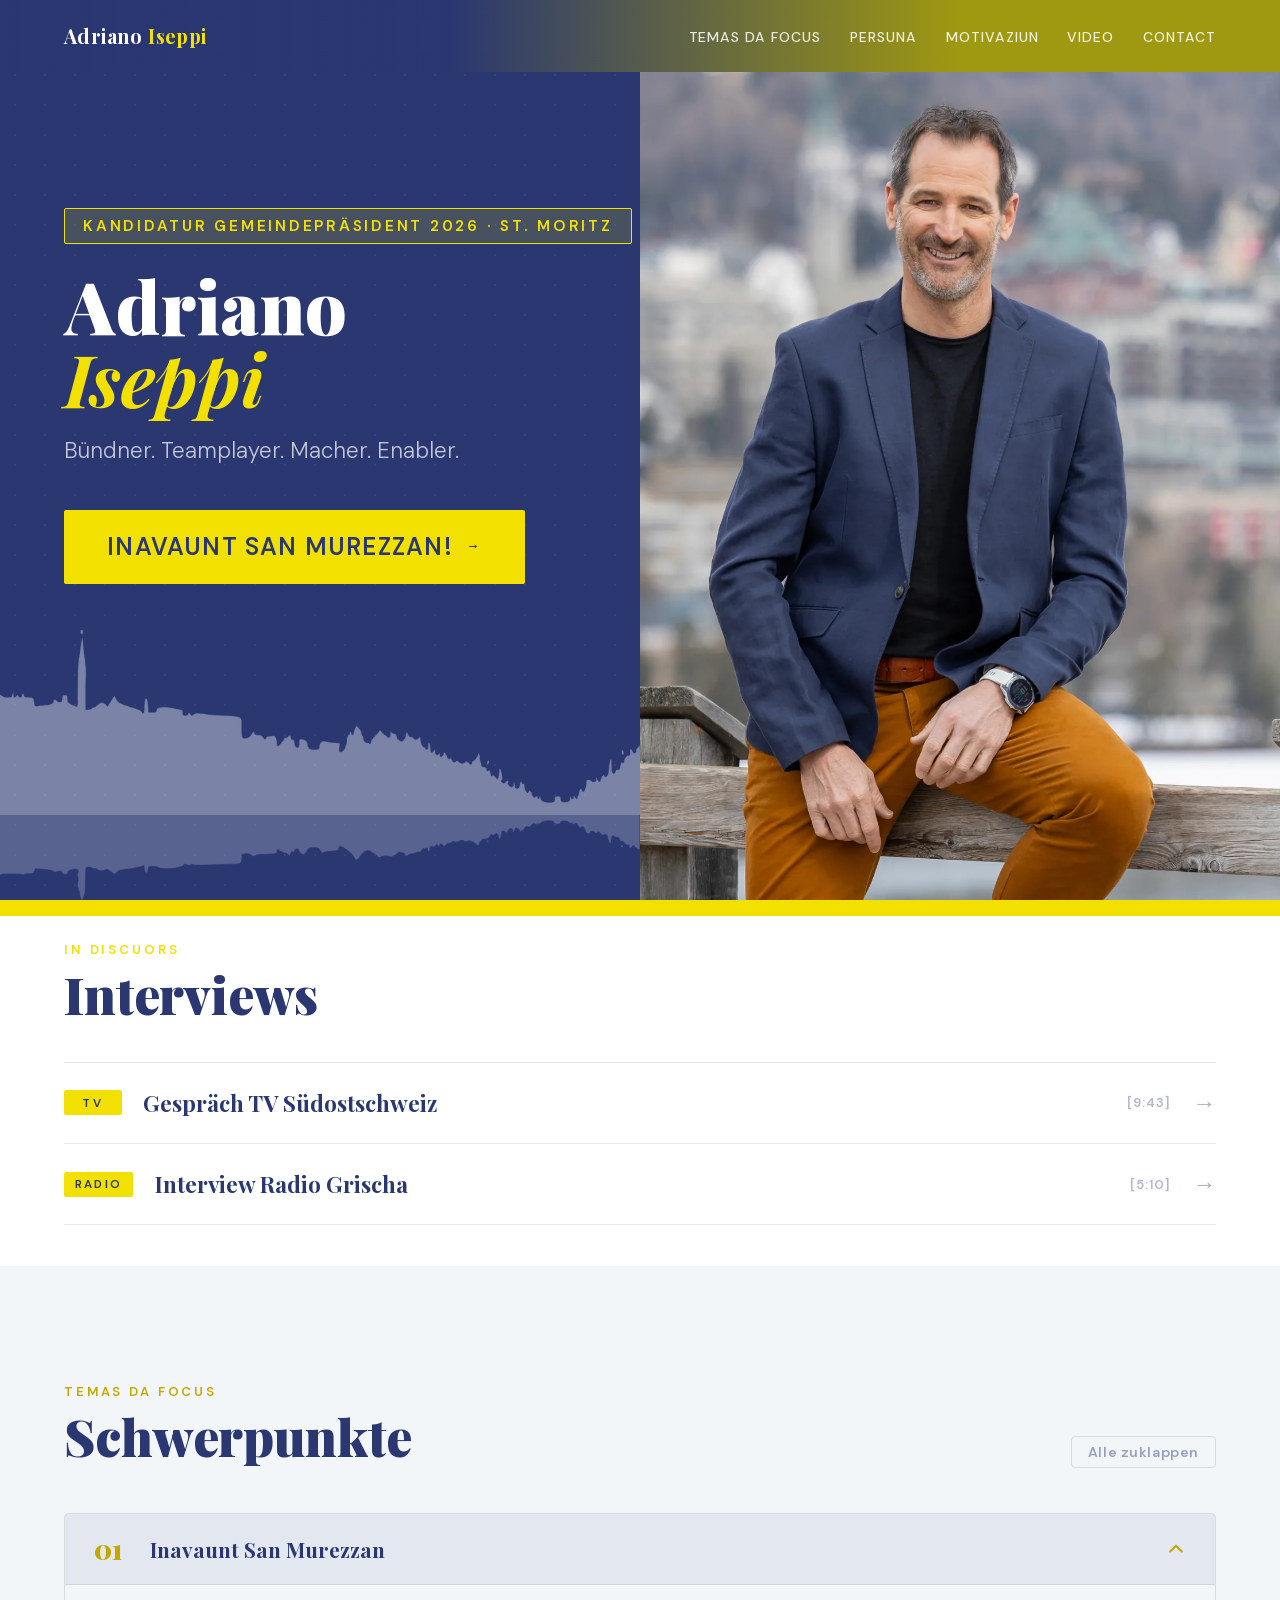
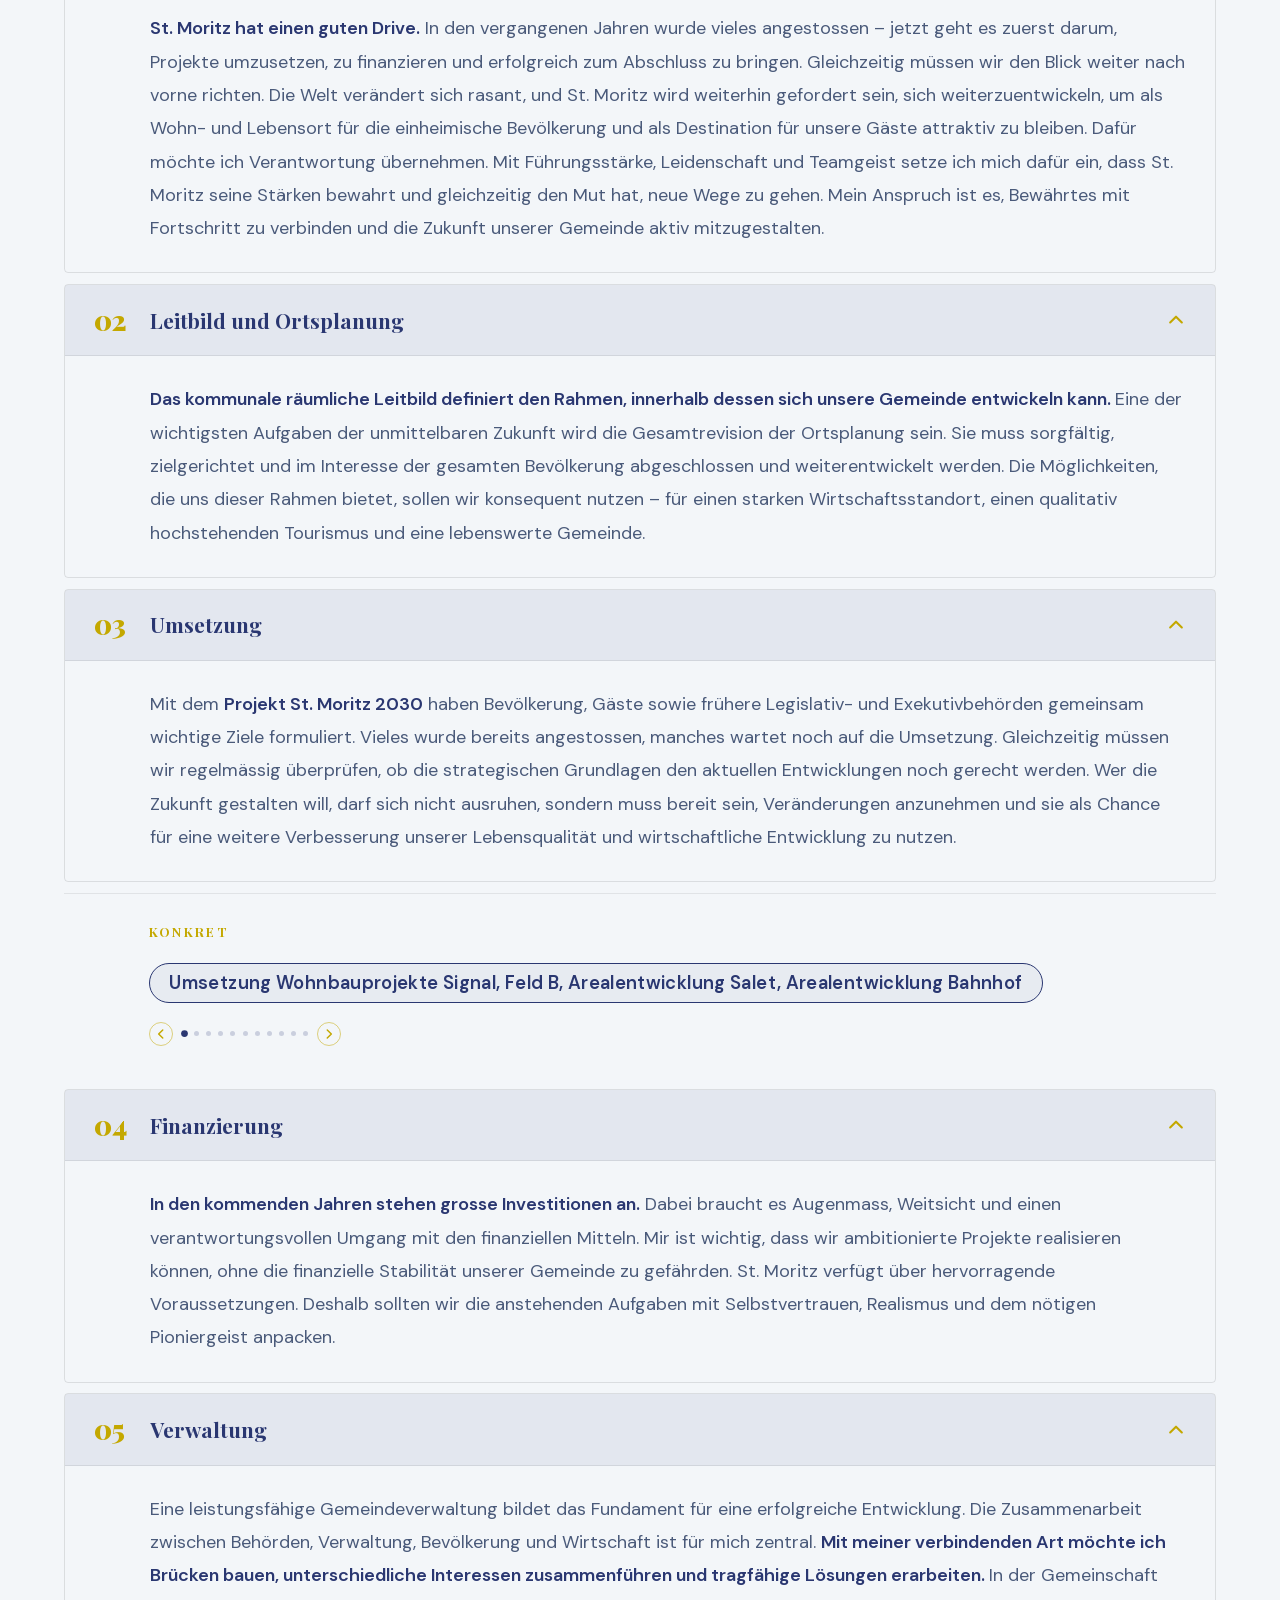
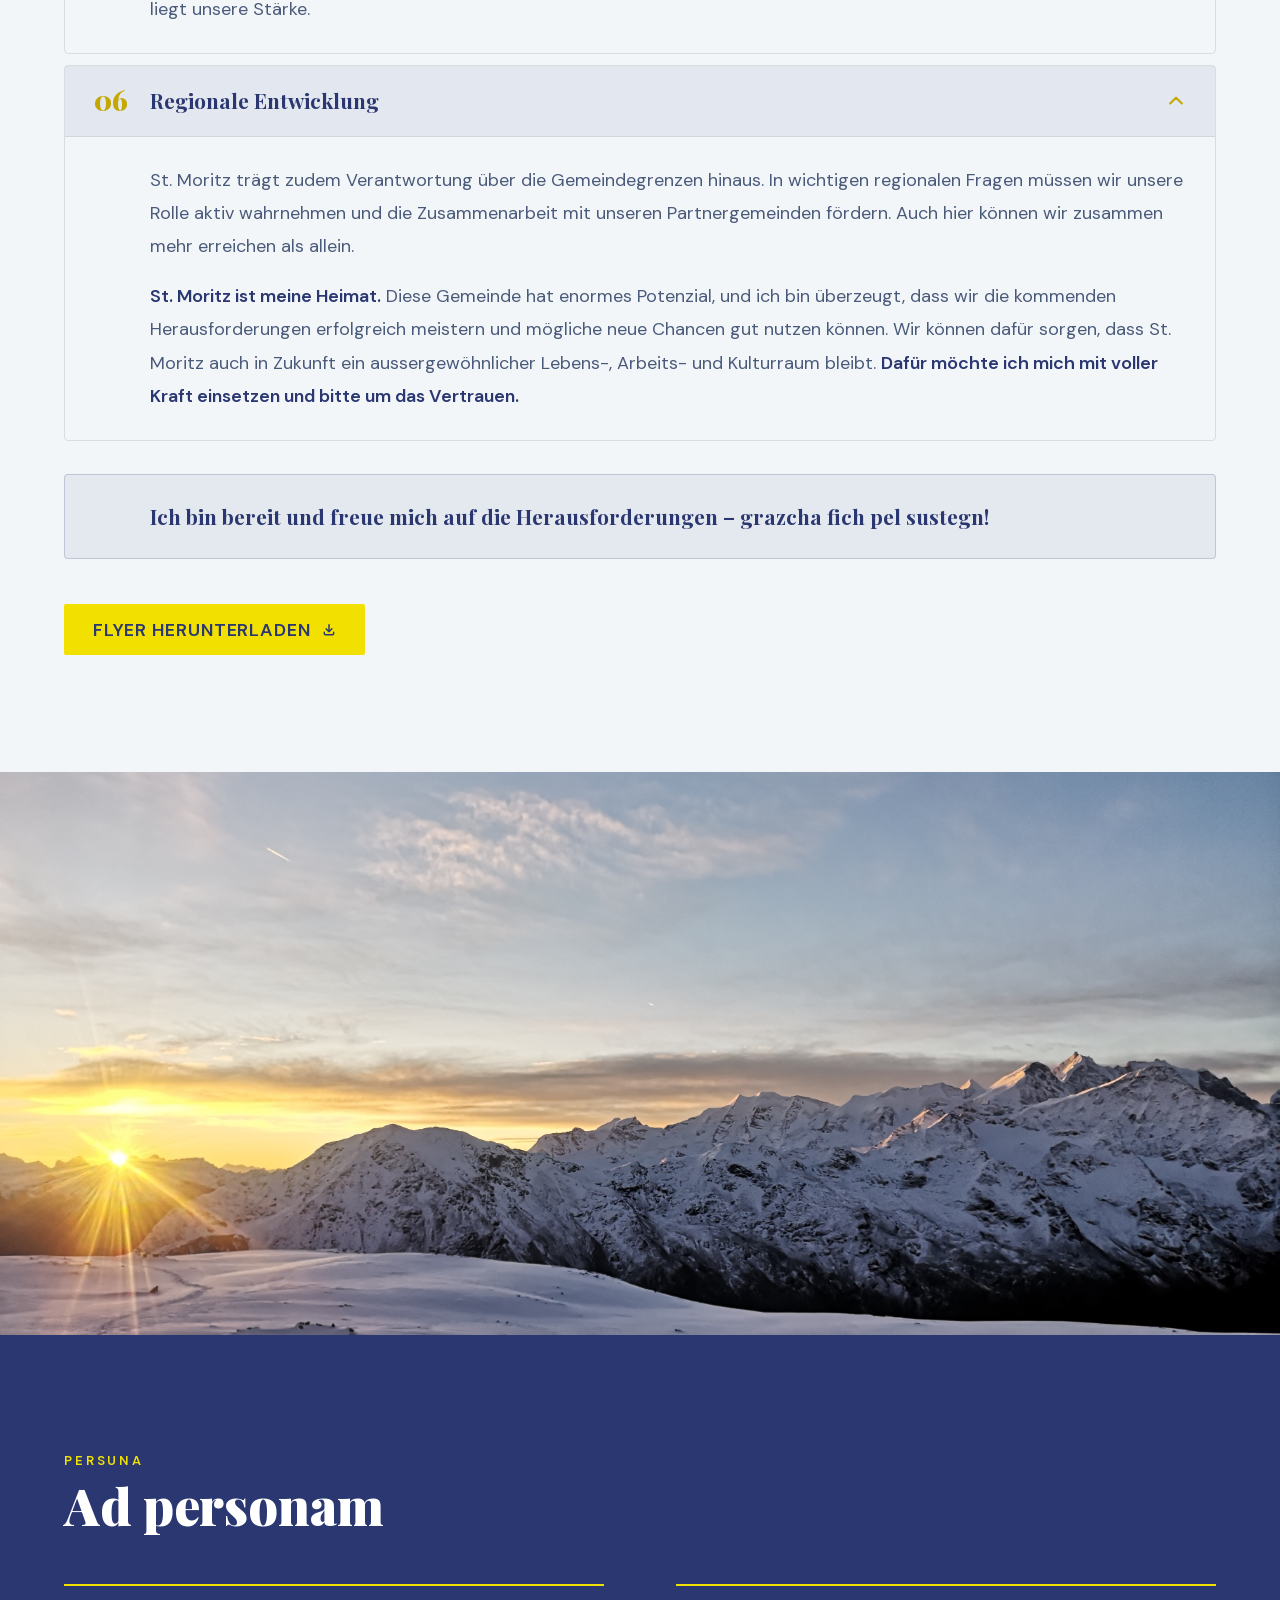
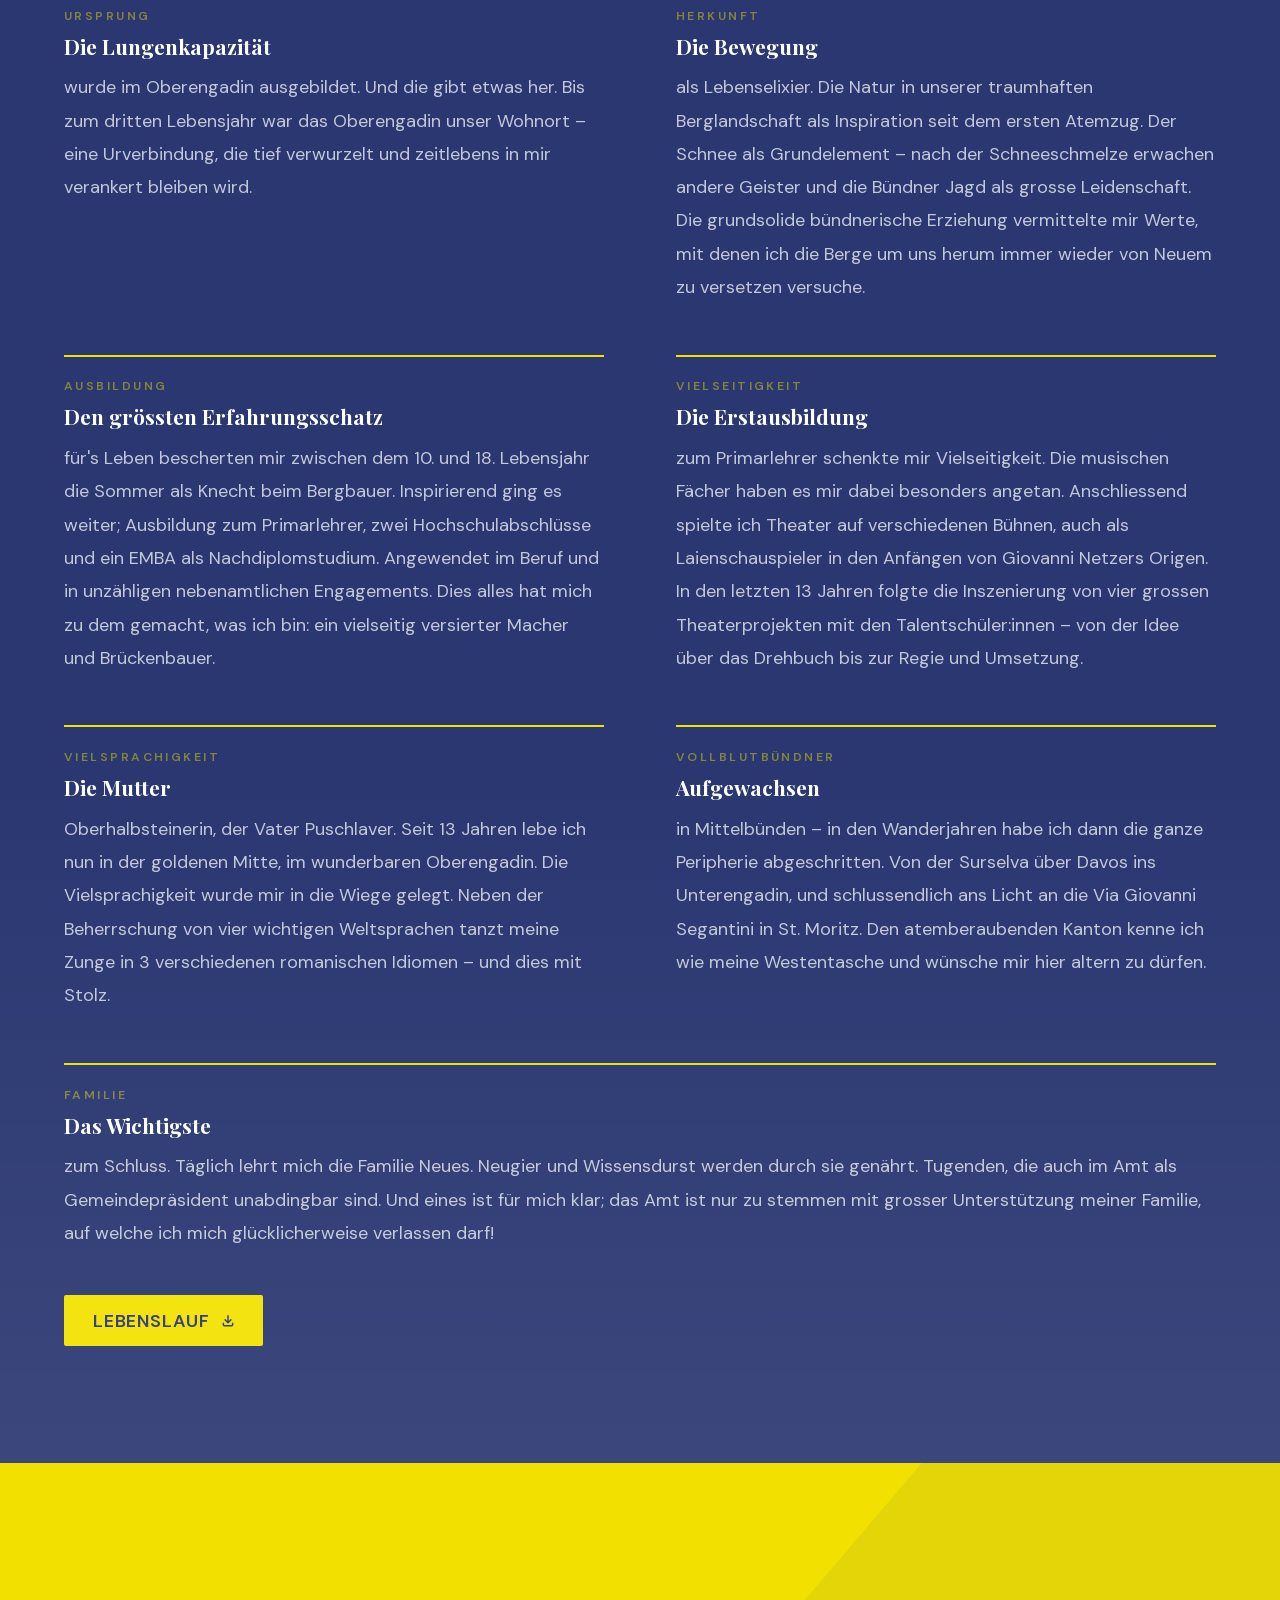
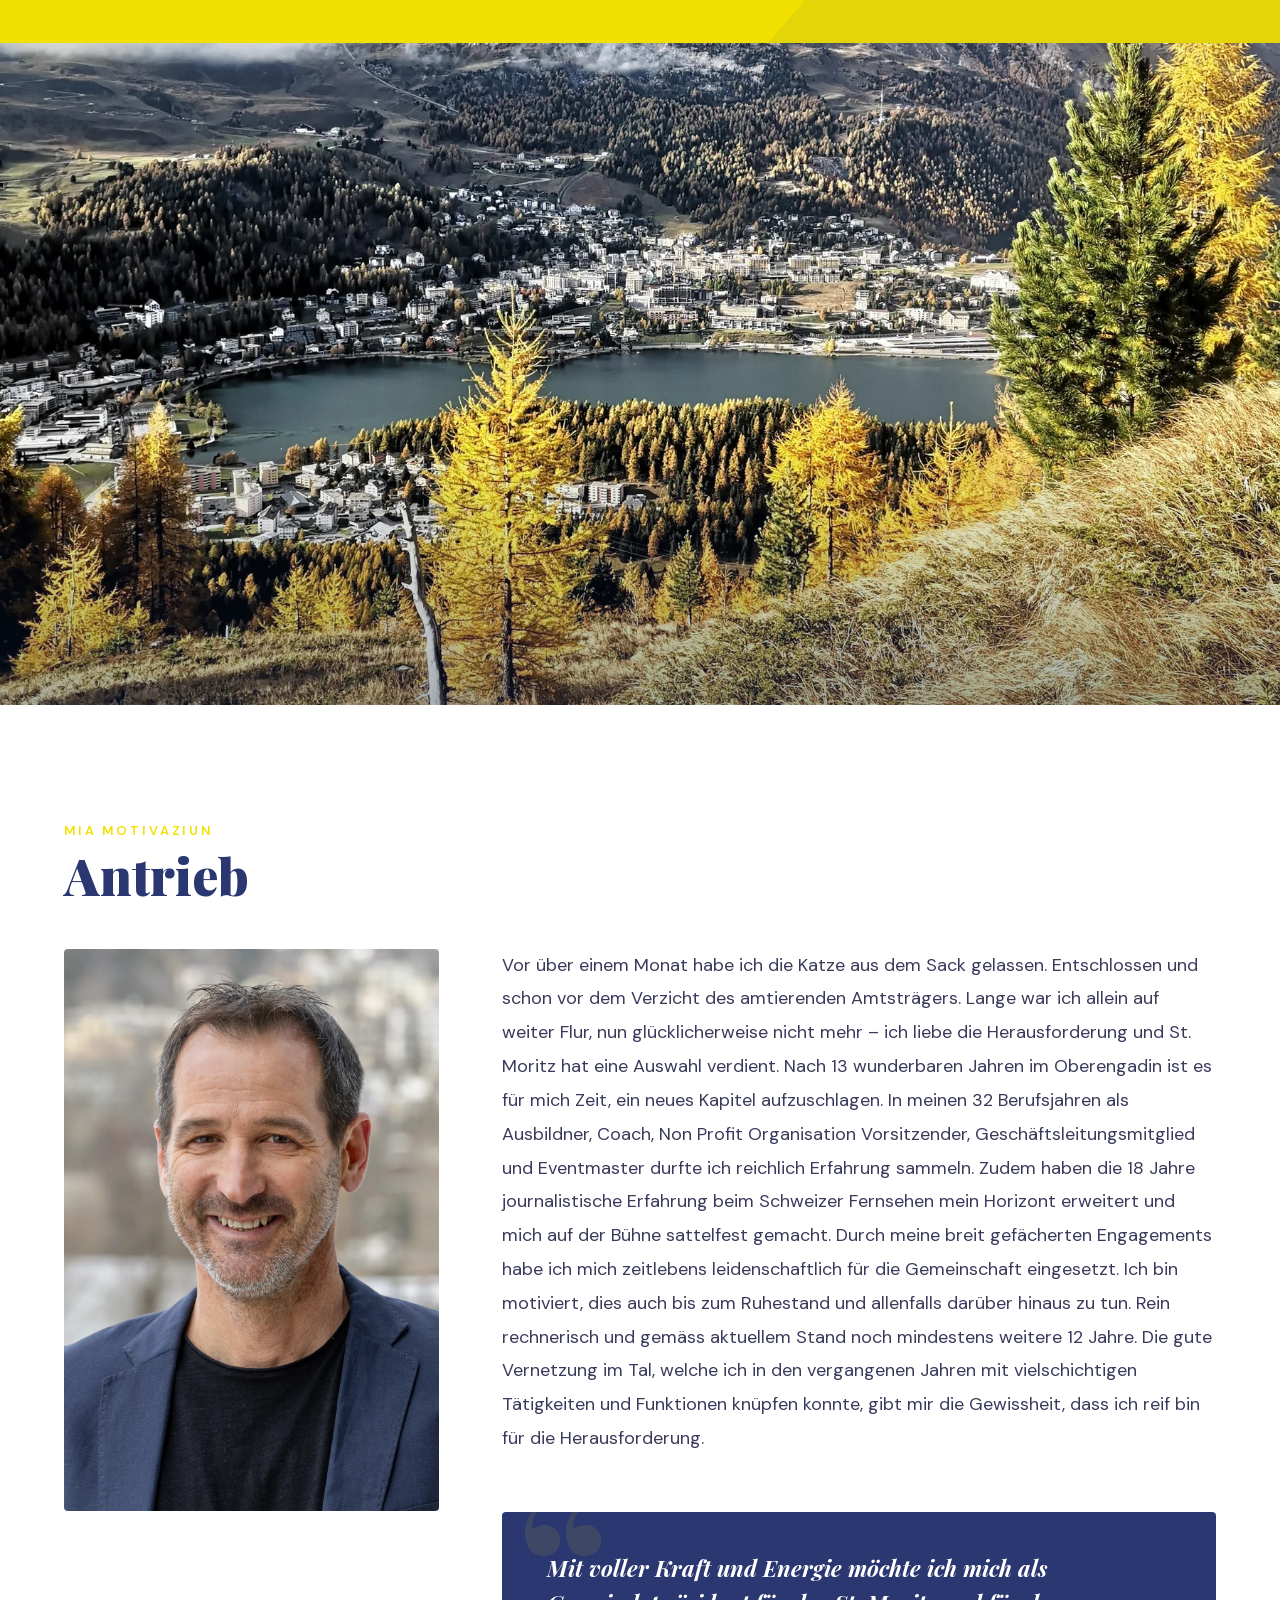
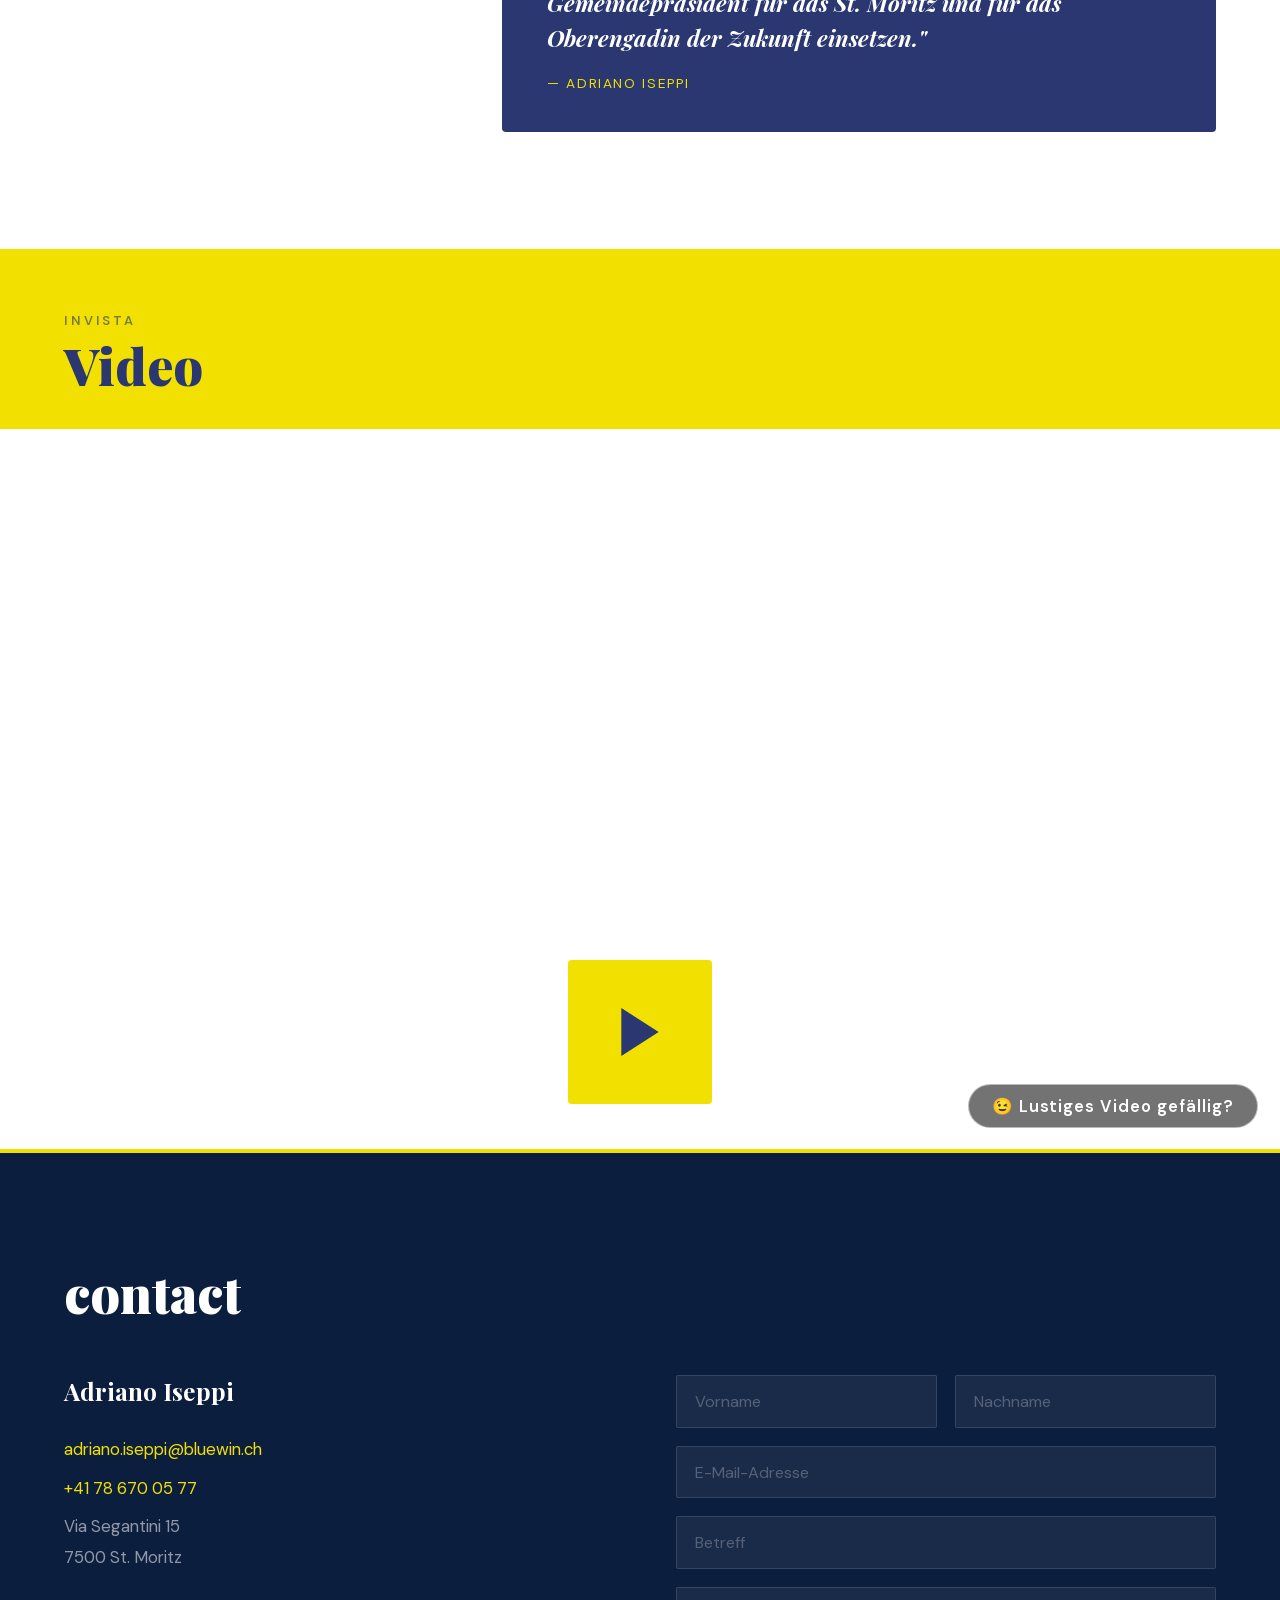
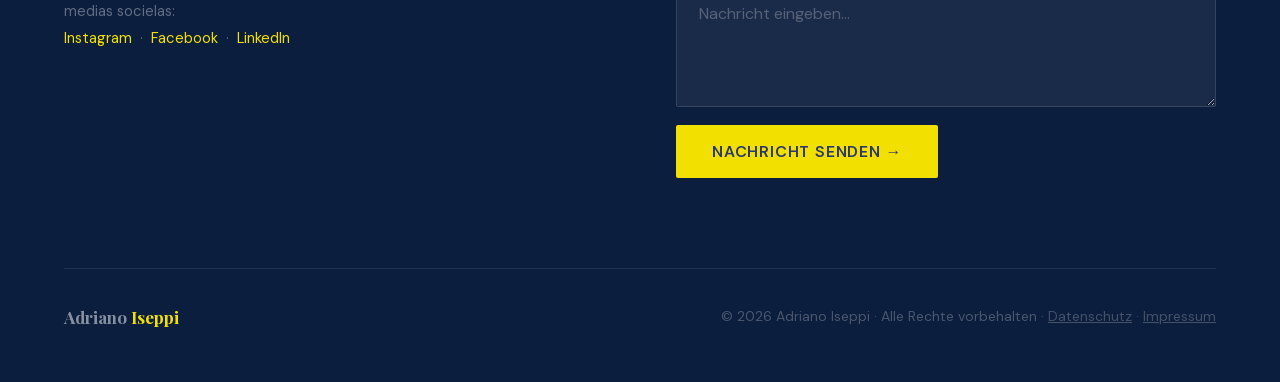
==== commit bb541317: "Add collapse-all toggle, accordion hyphenation, and nav reorder - Add "Alle zuklappen/aufklappen" to" ====
--- a/index.html
+++ b/index.html
@@ -144,7 +144,10 @@
 <section id="fokus">
   <div class="container">
     <p class="section-label reveal">temas da focus</p>
-    <h2 class="section-title reveal reveal-delay-1">Schwerpunkte</h2>
+    <div class="fokus-heading-row">
+      <h2 class="section-title reveal reveal-delay-1">Schwerpunkte</h2>
+      <button class="fokus-toggle-all" id="akkToggleAll">Alle zuklappen</button>
+    </div>
     <div class="fokus-accordion reveal">
 
       <div class="akk-item open">
@@ -501,6 +504,21 @@
   function closeMenu() { navLinks.classList.remove('open'); burger.classList.remove('active'); }
   document.addEventListener('click', (e) => { if (!nav.contains(e.target)) closeMenu(); });
 
+  // Accordion toggle-all
+  const akkToggleAll = document.getElementById('akkToggleAll');
+  if (akkToggleAll) {
+    akkToggleAll.addEventListener('click', () => {
+      const allItems = document.querySelectorAll('.akk-item');
+      const anyOpen = [...allItems].some(el => el.classList.contains('open'));
+      allItems.forEach(item => {
+        const btn = item.querySelector('.akk-header');
+        if (anyOpen) { item.classList.remove('open'); btn.setAttribute('aria-expanded','false'); }
+        else         { item.classList.add('open');    btn.setAttribute('aria-expanded','true');  }
+      });
+      akkToggleAll.textContent = anyOpen ? 'Alle aufklappen' : 'Alle zuklappen';
+    });
+  }
+
   // Accordion
   document.querySelectorAll('.akk-header').forEach(btn => {
     btn.addEventListener('click', () => {
--- a/style.css
+++ b/style.css
@@ -25,7 +25,7 @@
 html { scroll-behavior: smooth; font-size: 18px; }
 body { font-family: var(--font-body); background: var(--stm-white); color: var(--stm-blue); overflow-x: hidden; }
 p, h1, h2, h3, h4, li, blockquote, .fc-pill, .akk-title, .person-cat-key, .hero-subtitle { hyphens: auto; -webkit-hyphens: auto; overflow-wrap: break-word; hyphenate-limit-chars: 12 5 5; hyphenate-limit-lines: 2; }
-.fokus-accordion p, .fokus-accordion .akk-title, .fokus-accordion .akk-body { hyphens: none; -webkit-hyphens: none; }
+.fokus-accordion .akk-title { hyphens: none; -webkit-hyphens: none; }
 img, video, iframe { display: block; max-width: 100%; }
 a { color: inherit; text-decoration: none; }
 
@@ -199,6 +199,10 @@
 /* ════ FOKUS ═════════════════════════════════════════ */
 #fokus { padding:6.5rem 0; background:var(--stm-light-gray); }
 #fokus .section-label { color:var(--stm-yellow-dark); }
+.fokus-heading-row { display:flex; align-items:baseline; justify-content:space-between; gap:1rem; flex-wrap:wrap; }
+.fokus-toggle-all { flex-shrink:0; background:none; border:1.5px solid rgba(42,55,113,.15); border-radius:4px; padding:.35rem .9rem; font-family:var(--font-body); font-size:.78rem; font-weight:600; letter-spacing:.04em; color:rgba(42,55,113,.45); cursor:pointer; transition:border-color .2s, background .2s, color .2s; }
+.fokus-toggle-all:hover { border-color:var(--stm-blue); background:rgba(42,55,113,.06); }
+@media (max-width:767px) { .fokus-heading-row { flex-direction:column; align-items:flex-start; gap:.6rem; } .fokus-toggle-all { align-self:flex-end; font-size:.65rem; } .fokus-accordion { margin-top:1rem; } }
 
 /* Accordion */
 .fokus-accordion { margin-top:2.5rem; display:flex; flex-direction:column; gap:.6rem; }
